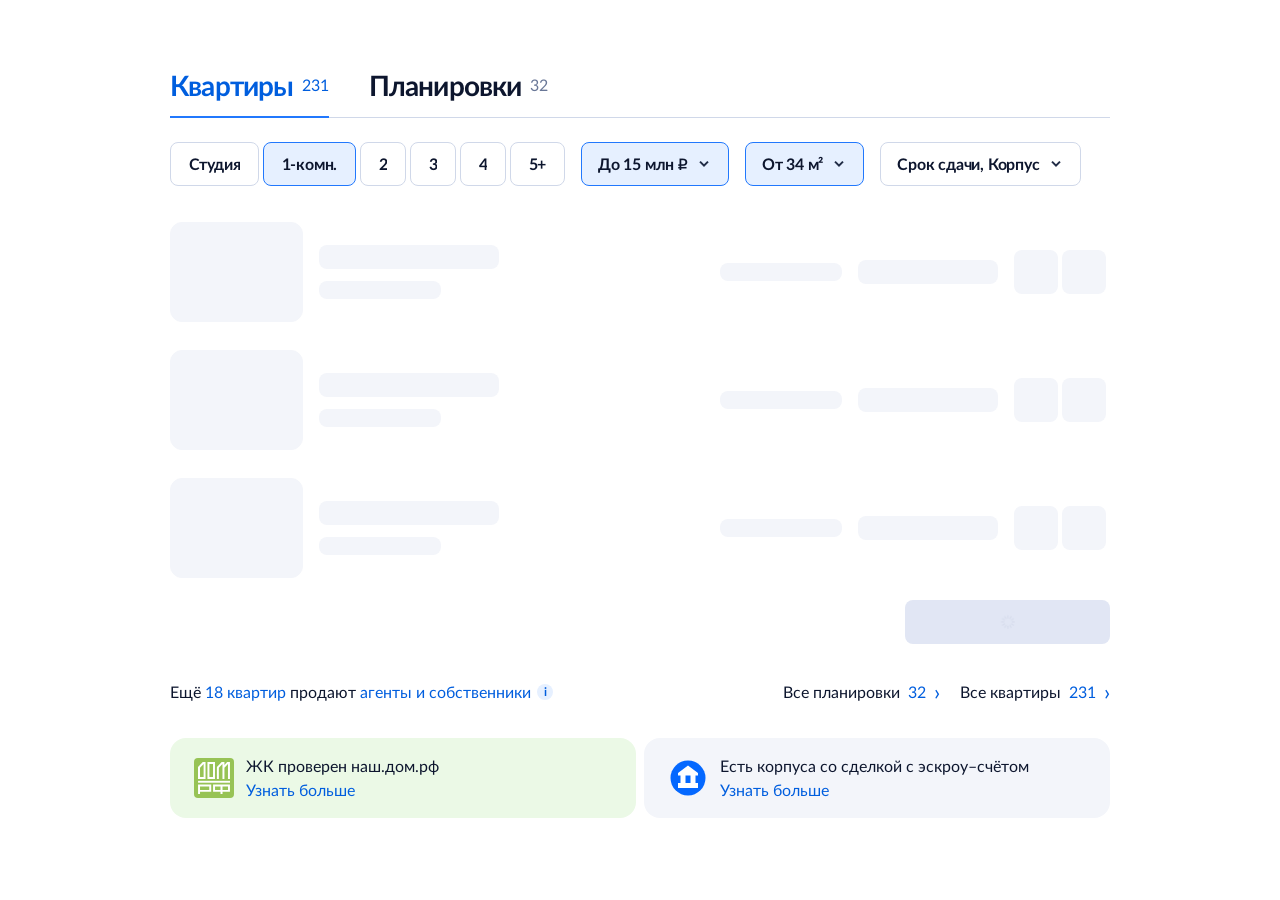
==== apartments-a-loading/index.html @ eb0be737 "Publish apartments loading prototype and project index" ====
<!doctype html>
<html lang="ru">
<head>
<meta charset="utf-8">
<meta name="viewport" content="width=device-width, initial-scale=1">
<title>Загрузка расквартирника — квартиры и планировки</title>
<link rel="stylesheet" href="assets/kit/semanticPalette.css">
<link rel="stylesheet" href="assets/kit/ds.css">
<link rel="stylesheet" href="assets/badges.css">
<link rel="stylesheet" href="styles.css">
</head>
<body>
<main class="catalog" aria-label="Демка загрузки квартир и планировок">
  <nav class="tabs" role="tablist" aria-label="Вид предложений">
    <button id="flats-tab" class="tab active" type="button" role="tab" data-mode="flats" aria-selected="true" tabindex="0" aria-controls="results">Квартиры <span>231</span></button>
    <button id="plans-tab" class="tab" type="button" role="tab" data-mode="plans" aria-selected="false" tabindex="-1" aria-controls="results">Планировки <span>32</span></button>
  </nav>
  <div id="kit-filters" class="filters" aria-hidden="true"></div>
  <section id="results" role="tabpanel" aria-labelledby="flats-tab" aria-busy="true"></section>
  <div class="links" aria-label="Дополнительная информация о квартирах">
    <div class="agents">Ещё <span class="inert-link">18 квартир</span> продают <span class="inert-link">агенты и собственники</span><span class="info-icon" aria-hidden="true">i</span></div>
    <div>Все планировки <span class="inert-link link-count">32 <span aria-hidden="true">›</span></span></div>
    <div>Все квартиры <span class="inert-link link-count">231 <span aria-hidden="true">›</span></span></div>
  </div>
  <div class="banners" aria-label="Информация о ЖК">
    <div class="banner positive"><div class="dom-logo"><img src="assets/351-62633-imgLogoDomRf1.svg" alt=""></div><div>ЖК проверен наш.дом.рф<br><span class="inert-link">Узнать больше</span></div></div>
    <div class="banner neutral"><img class="escrow-logo" src="assets/351-62633-img40X40Escrou.svg" alt=""><div>Есть корпуса со сделкой с эскроу–счётом<br><span class="inert-link">Узнать больше</span></div></div>
  </div>
</main>
<script src="assets/kit/react.production.min.js"></script>
<script src="assets/kit/react-dom.production.min.js"></script>
<script src="assets/kit/bundle.js"></script>
<script src="filters-kit.js"></script>
<script src="demo.js"></script>
</body>
</html>
---- apartments-a-loading/assets/kit/semanticPalette.css ----
@import './commonPalette.css';

:root,
.design-theme--light {
  --background-primary: var(--solid-white);
  --background-secondary: var(--solid-gray50) !important;
  --background-elevation: var(--solid-white);
  --surface-neutral-default: var(--solid-gray50);
  --surface-neutral-hovered: var(--solid-gray70);
  --surface-neutral-pressed: var(--solid-gray80);
  --surface-neutral-selected: var(--solid-gray60);
  --surface-neutral-disabled: var(--solid-gray60);
  --surface-main-default: var(--solid-blue50);
  --surface-main-hovered: var(--solid-blue70);
  --surface-main-pressed: var(--solid-blue80);
  --surface-main-selected: var(--solid-blue60);
  --surface-main-disabled: var(--solid-gray60);
  --surface-positive-default: var(--solid-green50);
  --surface-positive-hovered: var(--solid-green70);
  --surface-positive-pressed: var(--solid-green80);
  --surface-positive-selected: var(--solid-green60);
  --surface-positive-disabled: var(--solid-gray60);
  --surface-warning-default: var(--solid-orange50);
  --surface-warning-hovered: var(--solid-orange70);
  --surface-warning-pressed: var(--solid-orange80);
  --surface-warning-selected: var(--solid-orange60);
  --surface-warning-disabled: var(--solid-gray60);
  --surface-negative-default: var(--solid-red50);
  --surface-negative-hovered: var(--solid-red70);
  --surface-negative-pressed: var(--solid-red80);
  --surface-negative-selected: var(--solid-red60);
  --surface-negative-disabled: var(--solid-gray60);
  --surface-inverted-default: var(--solid-white);
  --surface-inverted-hovered: var(--solid-blue60);
  --surface-inverted-pressed: var(--solid-blue70);
  --surface-inverted-selected: var(--solid-blue50);
  --surface-inverted-disabled: var(--solid-gray60);
  --text-primary-default: var(--solid-gray1300);
  --text-primary-hovered: var(--solid-gray1200);
  --text-primary-pressed: var(--solid-gray1100);
  --text-primary-disabled: var(--solid-gray90);
  --text-secondary-default: var(--solid-gray500);
  --text-secondary-hovered: var(--solid-gray600);
  --text-secondary-pressed: var(--solid-gray700);
  --text-secondary-disabled: var(--solid-gray90);
  --text-inverted-default: var(--solid-white);
  --text-inverted-hovered: var(--solid-gray50);
  --text-inverted-pressed: var(--solid-gray60);
  --text-inverted-disabled: var(--solid-gray90);
  --text-main-default: var(--solid-blue600);
  --text-main-hovered: var(--solid-blue700);
  --text-main-pressed: var(--solid-blue800);
  --text-main-disabled: var(--solid-gray90);
  --text-positive-default: var(--solid-green600);
  --text-positive-hovered: var(--solid-green700);
  --text-positive-pressed: var(--solid-green800);
  --text-positive-disabled: var(--solid-gray90);
  --text-warning-default: var(--solid-orange600);
  --text-warning-hovered: var(--solid-orange700);
  --text-warning-pressed: var(--solid-orange800);
  --text-warning-disabled: var(--solid-gray90);
  --text-negative-default: var(--solid-red600);
  --text-negative-hovered: var(--solid-red700);
  --text-negative-pressed: var(--solid-red800);
  --text-negative-disabled: var(--solid-gray90);
  --text-on-bright-default: var(--solid-white);
  --text-on-bright-hovered: var(--solid-gray50);
  --text-on-bright-pressed: var(--solid-gray60);
  --text-on-bright-disabled: var(--solid-gray90);
  --icon-primary-default: var(--solid-gray1100);
  --icon-primary-hovered: var(--solid-gray1200);
  --icon-primary-pressed: var(--solid-gray1300);
  --icon-primary-disabled: var(--solid-gray90);
  --icon-secondary-default: var(--solid-gray400);
  --icon-secondary-hovered: var(--solid-gray500);
  --icon-secondary-pressed: var(--solid-gray600);
  --icon-secondary-disabled: var(--solid-gray90);
  --icon-inverted-default: var(--solid-white);
  --icon-inverted-hovered: var(--solid-gray50);
  --icon-inverted-pressed: var(--solid-gray60);
  --icon-inverted-disabled: var(--solid-gray90);
  --icon-main-default: var(--solid-blue500);
  --icon-main-hovered: var(--solid-blue600);
  --icon-main-pressed: var(--solid-blue700);
  --icon-main-disabled: var(--solid-gray90);
  --icon-positive-default: var(--solid-green600);
  --icon-positive-hovered: var(--solid-green700);
  --icon-positive-pressed: var(--solid-green800);
  --icon-positive-disabled: var(--solid-gray90);
  --icon-warning-default: var(--solid-orange600);
  --icon-warning-hovered: var(--solid-orange700);
  --icon-warning-pressed: var(--solid-orange800);
  --icon-warning-disabled: var(--solid-gray90);
  --icon-negative-default: var(--solid-red600);
  --icon-negative-hovered: var(--solid-red700);
  --icon-negative-pressed: var(--solid-red800);
  --icon-negative-disabled: var(--solid-gray90);
  --icon-on-bright-default: var(--solid-white);
  --icon-on-bright-hovered: var(--solid-gray50);
  --icon-on-bright-pressed: var(--solid-gray60);
  --icon-on-bright-disabled: var(--solid-gray90);
  --control-main-primary-default: var(--solid-blue500);
  --control-main-primary-hovered: var(--solid-blue600);
  --control-main-primary-pressed: var(--solid-blue700);
  --control-main-primary-disabled: var(--solid-gray60);
  --control-main-secondary-default: var(--solid-blue50);
  --control-main-secondary-hovered: var(--solid-blue60);
  --control-main-secondary-pressed: var(--solid-blue70);
  --control-main-secondary-disabled: var(--solid-gray60);
  --control-positive-primary-default: var(--solid-green500);
  --control-positive-primary-hovered: var(--solid-green600);
  --control-positive-primary-pressed: var(--solid-green700);
  --control-positive-primary-disabled: var(--solid-gray60);
  --control-positive-secondary-default: var(--solid-green50);
  --control-positive-secondary-hovered: var(--solid-green60);
  --control-positive-secondary-pressed: var(--solid-green70);
  --control-positive-secondary-disabled: var(--solid-gray60);
  --control-warning-primary-default: var(--solid-orange500);
  --control-warning-primary-hovered: var(--solid-orange600);
  --control-warning-primary-pressed: var(--solid-orange700);
  --control-warning-primary-disabled: var(--solid-gray60);
  --control-warning-secondary-default: var(--solid-orange50);
  --control-warning-secondary-hovered: var(--solid-orange60);
  --control-warning-secondary-pressed: var(--solid-orange70);
  --control-warning-secondary-disabled: var(--solid-gray60);
  --control-negative-primary-default: var(--solid-red500);
  --control-negative-primary-hovered: var(--solid-red600);
  --control-negative-primary-pressed: var(--solid-red700);
  --control-negative-primary-disabled: var(--solid-gray60);
  --control-negative-secondary-default: var(--solid-red50);
  --control-negative-secondary-hovered: var(--solid-red60);
  --control-negative-secondary-pressed: var(--solid-red70);
  --control-negative-secondary-disabled: var(--solid-gray60);
  --control-inverted-primary-default: var(--solid-white);
  --control-inverted-primary-hovered: var(--solid-blue60);
  --control-inverted-primary-pressed: var(--solid-blue70);
  --control-inverted-primary-disabled: var(--solid-gray60);
  --stroke-divider-default: var(--solid-gray70);
  --stroke-divider-neutral: var(--solid-gray50);
  --stroke-divider-main: var(--solid-blue200);
  --stroke-divider-positive: var(--solid-green100);
  --stroke-divider-warning: var(--solid-orange200);
  --stroke-divider-negative: var(--solid-red200);
  --stroke-border-default: var(--solid-gray70);
  --stroke-border-neutral: var(--solid-gray50);
  --stroke-border-main: var(--solid-blue400);
  --stroke-border-positive: var(--solid-green400);
  --stroke-border-warning: var(--solid-orange400);
  --stroke-border-negative: var(--solid-red400);
  --stroke-control-default: var(--solid-gray70);
  --stroke-control-hovered: var(--solid-gray80);
  --stroke-control-pressed: var(--solid-blue200);
  --stroke-control-selected: var(--solid-blue300);
  --stroke-control-focused: var(--solid-blue200);
  --stroke-control-disabled: var(--solid-gray60);
  --accent-main-primary: var(--solid-blue600);
  --accent-main-secondary: var(--solid-blue60);
  --accent-positive-primary: var(--solid-green600);
  --accent-positive-secondary: var(--solid-green60);
  --accent-warning-primary: var(--solid-orange600);
  --accent-warning-secondary: var(--solid-orange60);
  --accent-negative-primary: var(--solid-red600);
  --accent-negative-secondary: var(--solid-red60);
  --accent-ghost-primary: var(--solid-gray500);
  --accent-ghost-secondary: var(--solid-gray60);
  --overlay-default: var(--transparent-black200a);
  --overlay-control-default: var(--transparent-black80a);
  --overlay-control-inverted: var(--transparent-white80a);
  --overlay-media-banner: var(--transparent-black300a);
  --overlay-popover: var(--transparent-black600a);
  --overlay-negative: var(--transparent-red200a);
  --shadow-default: var(--transparent-black60a);
  --decorative-orange: var(--solid-orange300);
  --decorative-yellow: var(--decorative_yellow);
  --decorative-purple: var(--decorative_purple);
  --decorative-violet: var(--decorative_violet);
  --decorative-magentum: var(--decorative_magentum);
  --decorative-lavender: var(--decorative_lavender);
  --decorative-lavender-transparent: var(--decorative_lavender-transparent);
  --decorative-deeporange-vas: var(--decorative_deeporange);
  --decorative-blackberry: var(--decorative_blackberry500);
  --decorative-blackberry-dark: var(--decorative_blackberry700);
  --theme-blue: var(--solid-blue500);
  --theme-green: var(--solid-green500);
  --theme-orange: var(--solid-orange500);
  --theme-red: var(--solid-red500);
  --theme-gray: var(--solid-gray500);
  --theme-dark: var(--solid-gray1200);
  --theme-black: var(--solid-black);
  --theme-white: var(--solid-white);
  --subscription-bronze: var(--decorative_bronze);
  --subscription-silver: var(--decorative_silver);
  --subscription-gold: var(--decorative_gold);
  --subscription-platinum: var(--decorative_platinum);
  --brand-space: var(--brand_space);
  --brand-midnight: var(--brand_midnight);
  --brand-navy: var(--brand_navy);
  --brand-royalblue: var(--brand_royalblue);
  --brand-indigo: var(--brand_indigo);
  --brand-sapphire: var(--brand_sapphire);
  --brand-lapis: var(--brand_lapis);
  --brand-azure: var(--brand_azure);
  --brand-cornflowerblue: var(--brand_cornflowerblue);
  --brand-sky: var(--brand_sky);
  --brand-denim: var(--brand_denim);
  --brand-cyan: var(--brand_cyan);
  --brand-iris: var(--brand_iris);
  --brand-mauve: var(--brand_mauve);
  --brand-pink: var(--brand_pink);
  --brand-peach: var(--brand_peach);
  --brand-sand: var(--brand_sand);
  --brand-black: var(--solid-black);
  --brand-white: var(--solid-white);
  --cian-logo: #0054FD;
  --cian-logo-inverted: var(--solid-white);
}
.design-theme--dark {
  --background-primary: var(--solid-gray1300);
  --background-secondary: var(--solid-gray1100) !important;
  --background-elevation: var(--solid-gray1100);
  --surface-neutral-default: var(--solid-gray1100);
  --surface-neutral-hovered: var(--solid-gray900);
  --surface-neutral-pressed: var(--solid-gray800);
  --surface-neutral-selected: var(--solid-gray1000);
  --surface-neutral-disabled: var(--solid-gray800);
  --surface-main-default: var(--solid-blue1100);
  --surface-main-hovered: var(--solid-blue900);
  --surface-main-pressed: var(--solid-blue800);
  --surface-main-selected: var(--solid-blue1000);
  --surface-main-disabled: var(--solid-gray800);
  --surface-positive-default: var(--solid-green1100);
  --surface-positive-hovered: var(--solid-green900);
  --surface-positive-pressed: var(--solid-green800);
  --surface-positive-selected: var(--solid-green1000);  
  --surface-positive-disabled: var(--solid-gray800);
  --surface-warning-default: var(--solid-orange1100);
  --surface-warning-hovered: var(--solid-orange900);
  --surface-warning-pressed: var(--solid-orange800);
  --surface-warning-selected: var(--solid-orange1000);
  --surface-warning-disabled: var(--solid-gray800);
  --surface-negative-default: var(--solid-red1100);
  --surface-negative-hovered: var(--solid-red900);
  --surface-negative-pressed: var(--solid-red800);
  --surface-negative-selected: var(--solid-red1000);
  --surface-negative-disabled: var(--solid-gray800);
  --surface-inverted-default: var(--solid-gray1400);
  --surface-inverted-hovered: var(--solid-gray1300);
  --surface-inverted-pressed: var(--solid-gray1200);
  --surface-inverted-selected: var(--solid-blue1100);
  --surface-inverted-disabled: var(--solid-gray800);
  --text-primary-default: var(--solid-white);
  --text-primary-hovered: var(--solid-gray50);
  --text-primary-pressed: var(--solid-gray60);
  --text-primary-disabled: var(--solid-gray500);
  --text-secondary-default: var(--solid-gray100);
  --text-secondary-hovered: var(--solid-gray200);
  --text-secondary-pressed: var(--solid-gray300);
  --text-secondary-disabled: var(--solid-gray500);
  --text-inverted-default: var(--solid-gray1300);
  --text-inverted-hovered: var(--solid-gray1200);
  --text-inverted-pressed: var(--solid-gray1100);
  --text-inverted-disabled: var(--solid-gray500);
  --text-main-default: var(--solid-blue90);
  --text-main-hovered: var(--solid-blue100);
  --text-main-pressed: var(--solid-blue200);
  --text-main-disabled: var(--solid-gray500);
  --text-positive-default: var(--solid-green90);
  --text-positive-hovered: var(--solid-green100);
  --text-positive-pressed: var(--solid-green200);
  --text-positive-disabled: var(--solid-gray500);
  --text-warning-default: var(--solid-orange90);
  --text-warning-hovered: var(--solid-orange100);
  --text-warning-pressed: var(--solid-orange200);
  --text-warning-disabled: var(--solid-gray500);
  --text-negative-default: var(--solid-red90);
  --text-negative-hovered: var(--solid-red100);
  --text-negative-pressed: var(--solid-red200);
  --text-negative-disabled: var(--solid-gray500);
  --text-on-bright-default: var(--solid-white);
  --text-on-bright-hovered: var(--solid-gray50);
  --text-on-bright-pressed: var(--solid-gray60);
  --text-on-bright-disabled: var(--solid-gray500);
  --icon-primary-default: var(--solid-gray50);
  --icon-primary-hovered: var(--solid-gray60);
  --icon-primary-pressed: var(--solid-gray70);
  --icon-primary-disabled: var(--solid-gray500);
  --icon-secondary-default: var(--solid-gray200);
  --icon-secondary-hovered: var(--solid-gray300);
  --icon-secondary-pressed: var(--solid-gray400);
  --icon-secondary-disabled: var(--solid-gray500);
  --icon-inverted-default: var(--solid-gray1300);
  --icon-inverted-hovered: var(--solid-gray1200);
  --icon-inverted-pressed: var(--solid-gray1100);
  --icon-inverted-disabled: var(--solid-gray500);
  --icon-main-default: var(--solid-blue100);
  --icon-main-hovered: var(--solid-blue200);
  --icon-main-pressed: var(--solid-blue300);
  --icon-main-disabled: var(--solid-gray500);
  --icon-positive-default: var(--solid-green100);
  --icon-positive-hovered: var(--solid-green200);
  --icon-positive-pressed: var(--solid-green300);
  --icon-positive-disabled: var(--solid-gray500);
  --icon-warning-default: var(--solid-orange100);
  --icon-warning-hovered: var(--solid-orange200);
  --icon-warning-pressed: var(--solid-orange300);
  --icon-warning-disabled: var(--solid-gray500);
  --icon-negative-default: var(--solid-red100);
  --icon-negative-hovered: var(--solid-red200);
  --icon-negative-pressed: var(--solid-red300);
  --icon-negative-disabled: var(--solid-gray500);
  --icon-on-bright-default: var(--solid-white);
  --icon-on-bright-hovered: var(--solid-gray50);
  --icon-on-bright-pressed: var(--solid-gray60);
  --icon-on-bright-disabled: var(--solid-gray500);
  --control-main-primary-default: var(--solid-blue300);
  --control-main-primary-hovered: var(--solid-blue400);
  --control-main-primary-pressed: var(--solid-blue500);
  --control-main-primary-disabled: var(--solid-gray800);
  --control-main-secondary-default: var(--solid-blue900);
  --control-main-secondary-hovered: var(--solid-blue800);
  --control-main-secondary-pressed: var(--solid-blue700);
  --control-main-secondary-disabled: var(--solid-gray800);
  --control-positive-primary-default: var(--solid-green300);
  --control-positive-primary-hovered: var(--solid-green400);
  --control-positive-primary-pressed: var(--solid-green500);
  --control-positive-primary-disabled: var(--solid-gray800);
  --control-positive-secondary-default: var(--solid-green900);
  --control-positive-secondary-hovered: var(--solid-green800);
  --control-positive-secondary-pressed: var(--solid-green700);
  --control-positive-secondary-disabled: var(--solid-gray800);
  --control-warning-primary-default: var(--solid-orange300);
  --control-warning-primary-hovered: var(--solid-orange400);
  --control-warning-primary-pressed: var(--solid-orange500);
  --control-warning-primary-disabled: var(--solid-gray800);
  --control-warning-secondary-default: var(--solid-orange900);
  --control-warning-secondary-hovered: var(--solid-orange800);
  --control-warning-secondary-pressed: var(--solid-orange700);
  --control-warning-secondary-disabled: var(--solid-gray800);
  --control-negative-primary-default: var(--solid-red300);
  --control-negative-primary-hovered: var(--solid-red400);
  --control-negative-primary-pressed: var(--solid-red500);
  --control-negative-primary-disabled: var(--solid-gray800);
  --control-negative-secondary-default: var(--solid-red900);
  --control-negative-secondary-hovered: var(--solid-red800);
  --control-negative-secondary-pressed: var(--solid-red700);
  --control-negative-secondary-disabled: var(--solid-gray800);
  --control-inverted-primary-default: var(--solid-gray1400);
  --control-inverted-primary-hovered: var(--solid-gray1300);
  --control-inverted-primary-pressed: var(--solid-gray1200);
  --control-inverted-primary-disabled: var(--solid-gray800);
  --stroke-divider-default: var(--solid-gray700);
  --stroke-divider-neutral: var(--solid-gray1000);
  --stroke-divider-main: var(--solid-blue700);
  --stroke-divider-positive: var(--solid-green700);
  --stroke-divider-warning: var(--solid-orange700);
  --stroke-divider-negative: var(--solid-red700);
  --stroke-border-default: var(--solid-gray700);
  --stroke-border-neutral: var(--solid-gray1000);
  --stroke-border-main: var(--solid-blue700);
  --stroke-border-positive: var(--solid-green700);
  --stroke-border-warning: var(--solid-orange700);
  --stroke-border-negative: var(--solid-red700);
  --stroke-control-default: var(--solid-gray500);
  --stroke-control-hovered: var(--solid-gray300);
  --stroke-control-pressed: var(--solid-blue200);
  --stroke-control-selected: var(--solid-blue300);
  --stroke-control-focused: var(--solid-blue200);
  --stroke-control-disabled: var(--solid-gray600);
  --accent-main-primary: var(--solid-blue100);
  --accent-main-secondary: var(--solid-blue900);
  --accent-positive-primary: var(--solid-green100);
  --accent-positive-secondary: var(--solid-green900);
  --accent-warning-primary: var(--solid-orange100);
  --accent-warning-secondary: var(--solid-orange900);
  --accent-negative-primary: var(--solid-red100);
  --accent-negative-secondary: var(--solid-red900);
  --accent-ghost-primary: var(--solid-gray100);
  --accent-ghost-secondary: var(--solid-gray900);
  --overlay-default: var(--transparent-black400a);
  --overlay-control-default: var(--transparent-white80a);
  --overlay-control-inverted: var(--transparent-black80a);
  --overlay-media-banner: var(--transparent-black300a);
  --overlay-popover: var(--transparent-black700a);
  --overlay-negative: var(--transparent-red200a);
  --shadow-default: var(--transparent-black0a);
  --decorative-orange: var(--solid-orange300);
  --decorative-yellow: var(--decorative_yellow);
  --decorative-purple: var(--decorative_purple);
  --decorative-violet: var(--decorative_lavender);
  --decorative-magentum: var(--decorative_magentum);
  --decorative-lavender: var(--decorative_eggplant);
  --decorative-lavender-transparent: var(--decorative_lavender-transparent);
  --decorative-deeporange-vas: var(--decorative_deeporange);
  --decorative-blackberry: var(--decorative_blackberry500);
  --decorative-blackberry-dark: var(--decorative_blackberry700);
  --theme-blue: var(--solid-blue500);
  --theme-green: var(--solid-green500);
  --theme-orange: var(--solid-orange500);
  --theme-red: var(--solid-red500);
  --theme-gray: var(--solid-gray500);
  --theme-dark: var(--solid-gray1200);
  --theme-black: var(--solid-black);
  --theme-white: var(--solid-white);
  --subscription-bronze: var(--decorative_bronze);
  --subscription-silver: var(--decorative_silver);
  --subscription-gold: var(--decorative_gold);
  --subscription-platinum: var(--decorative_platinum);
  --brand-space: var(--brand_space);
  --brand-midnight: var(--brand_midnight);
  --brand-navy: var(--brand_navy);
  --brand-royalblue: var(--brand_royalblue);
  --brand-indigo: var(--brand_indigo);
  --brand-sapphire: var(--brand_sapphire);
  --brand-lapis: var(--brand_lapis);
  --brand-azure: var(--brand_azure);
  --brand-cornflowerblue: var(--brand_cornflowerblue);
  --brand-sky: var(--brand_sky);
  --brand-denim: var(--brand_denim);
  --brand-cyan: var(--brand_cyan);
  --brand-iris: var(--brand_iris);
  --brand-mauve: var(--brand_mauve);
  --brand-pink: var(--brand_pink);
  --brand-peach: var(--brand_peach);
  --brand-sand: var(--brand_sand);
  --brand-black: var(--solid-black);
  --brand-white: var(--solid-white);
  --cian-logo: var(--solid-white);
  --cian-logo-inverted: #0054FD;
}
.design-theme--colored {
  --background-primary: var(--transparent-white0a);
  --background-secondary: var(--transparent-white200a) !important;
  --background-elevation: var(--transparent-white200a);
  --surface-neutral-default: var(--transparent-white90a);
  --surface-neutral-hovered: var(--transparent-white200a);
  --surface-neutral-pressed: var(--transparent-white300a);
  --surface-neutral-selected: var(--transparent-white100a);
  --surface-neutral-disabled: var(--transparent-white80a);
  --surface-main-default: var(--transparent-white100a);
  --surface-main-hovered: var(--transparent-white300a);
  --surface-main-pressed: var(--transparent-white400a);
  --surface-main-selected: var(--transparent-white200a);
  --surface-main-disabled: var(--transparent-white80a);
  --surface-positive-default: var(--transparent-white100a);
  --surface-positive-hovered: var(--transparent-white300a);
  --surface-positive-pressed: var(--transparent-white400a);
  --surface-positive-selected: var(--transparent-white200a);
  --surface-positive-disabled: var(--transparent-white80a);
  --surface-warning-default: var(--transparent-white100a);
  --surface-warning-hovered: var(--transparent-white300a);
  --surface-warning-pressed: var(--transparent-white400a);
  --surface-warning-selected: var(--transparent-white200a);
  --surface-warning-disabled: var(--transparent-white80a);
  --surface-negative-default: var(--transparent-white100a);
  --surface-negative-hovered: var(--transparent-white300a);
  --surface-negative-pressed: var(--transparent-white400a);
  --surface-negative-selected: var(--transparent-white200a);
  --surface-negative-disabled: var(--transparent-white80a);
  --surface-inverted-default: var(--transparent-white70a);
  --surface-inverted-hovered: var(--transparent-white90a);
  --surface-inverted-pressed: var(--transparent-white100a);
  --surface-inverted-selected: var(--transparent-white80a);
  --surface-inverted-disabled: var(--transparent-white80a);
  --text-primary-default: var(--solid-white);
  --text-primary-hovered: var(--transparent-white800a);
  --text-primary-pressed: var(--transparent-white700a);
  --text-primary-disabled: var(--transparent-white200a);
  --text-secondary-default: var(--transparent-white300a);
  --text-secondary-hovered: var(--transparent-white400a);
  --text-secondary-pressed: var(--transparent-white500a);
  --text-secondary-disabled: var(--transparent-white200a);
  --text-inverted-default: var(--solid-gray900);
  --text-inverted-hovered: var(--solid-gray800);
  --text-inverted-pressed: var(--solid-gray700);
  --text-inverted-disabled: var(--transparent-white200a);
  --text-main-default: var(--solid-white);
  --text-main-hovered: var(--transparent-white800a);
  --text-main-pressed: var(--transparent-white700a);
  --text-main-disabled: var(--transparent-white200a);
  --text-positive-default: var(--solid-white);
  --text-positive-hovered: var(--transparent-white800a);
  --text-positive-pressed: var(--transparent-white700a);
  --text-positive-disabled: var(--transparent-white200a);
  --text-warning-default: var(--solid-white);
  --text-warning-hovered: var(--transparent-white800a);
  --text-warning-pressed: var(--transparent-white700a);
  --text-warning-disabled: var(--transparent-white200a);
  --text-negative-default: var(--solid-white);
  --text-negative-hovered: var(--transparent-white800a);
  --text-negative-pressed: var(--transparent-white700a);
  --text-negative-disabled: var(--transparent-white200a);
  --text-on-bright-default: var(--solid-gray900);
  --text-on-bright-hovered: var(--solid-gray800);
  --text-on-bright-pressed: var(--solid-gray700);
  --text-on-bright-disabled: var(--transparent-white200a);
  --icon-primary-default: var(--transparent-white800a);
  --icon-primary-hovered: var(--transparent-white700a);
  --icon-primary-pressed: var(--transparent-white600a);
  --icon-primary-disabled: var(--transparent-white200a);
  --icon-secondary-default: var(--transparent-white300a);
  --icon-secondary-hovered: var(--transparent-white400a);
  --icon-secondary-pressed: var(--transparent-white500a);
  --icon-secondary-disabled: var(--transparent-white200a);
  --icon-inverted-default: var(--solid-gray900);
  --icon-inverted-hovered: var(--solid-gray800);
  --icon-inverted-pressed: var(--solid-gray700);
  --icon-inverted-disabled: var(--transparent-white200a);
  --icon-main-default: var(--solid-white);
  --icon-main-hovered: var(--transparent-white800a);
  --icon-main-pressed: var(--transparent-white700a);
  --icon-main-disabled: var(--transparent-white200a);
  --icon-positive-default: var(--solid-white);
  --icon-positive-hovered: var(--transparent-white800a);
  --icon-positive-pressed: var(--transparent-white700a);
  --icon-positive-disabled: var(--transparent-white200a);
  --icon-warning-default: var(--solid-white);
  --icon-warning-hovered: var(--transparent-white800a);
  --icon-warning-pressed: var(--transparent-white700a);
  --icon-warning-disabled: var(--transparent-white200a);
  --icon-negative-default: var(--solid-white);
  --icon-negative-hovered: var(--transparent-white800a);
  --icon-negative-pressed: var(--transparent-white700a);
  --icon-negative-disabled: var(--transparent-white200a);
  --icon-on-bright-default: var(--solid-gray900);
  --icon-on-bright-hovered: var(--solid-gray800);
  --icon-on-bright-pressed: var(--solid-gray700);
  --icon-on-bright-disabled: var(--transparent-white200a);
  --control-main-primary-default: var(--solid-white);
  --control-main-primary-hovered: var(--transparent-white400a);
  --control-main-primary-pressed: var(--transparent-white300a);
  --control-main-primary-disabled: var(--transparent-white80a);
  --control-main-secondary-default: var(--transparent-white90a);
  --control-main-secondary-hovered: var(--transparent-white80a);
  --control-main-secondary-pressed: var(--transparent-white70a);
  --control-main-secondary-disabled: var(--transparent-white80a);
  --control-positive-primary-default: var(--solid-white);
  --control-positive-primary-hovered: var(--transparent-white400a);
  --control-positive-primary-pressed: var(--transparent-white300a);
  --control-positive-primary-disabled: var(--transparent-white80a);
  --control-positive-secondary-default: var(--transparent-white90a);
  --control-positive-secondary-hovered: var(--transparent-white80a);
  --control-positive-secondary-pressed: var(--transparent-white70a);
  --control-positive-secondary-disabled: var(--transparent-white80a);
  --control-warning-primary-default: var(--solid-white);
  --control-warning-primary-hovered: var(--transparent-white400a);
  --control-warning-primary-pressed: var(--transparent-white300a);
  --control-warning-primary-disabled: var(--transparent-white80a);
  --control-warning-secondary-default: var(--transparent-white90a);
  --control-warning-secondary-hovered: var(--transparent-white80a);
  --control-warning-secondary-pressed: var(--transparent-white70a);
  --control-warning-secondary-disabled: var(--transparent-white80a);
  --control-negative-primary-default: var(--solid-white);
  --control-negative-primary-hovered: var(--transparent-white400a);
  --control-negative-primary-pressed: var(--transparent-white300a);
  --control-negative-primary-disabled: var(--transparent-white80a);
  --control-negative-secondary-default: var(--transparent-white90a);
  --control-negative-secondary-hovered: var(--transparent-white80a);
  --control-negative-secondary-pressed: var(--transparent-white70a);
  --control-negative-secondary-disabled: var(--transparent-white80a);
  --control-inverted-primary-default: var(--transparent-white90a);
  --control-inverted-primary-hovered: var(--transparent-white200a);
  --control-inverted-primary-pressed: var(--transparent-white300a);
  --control-inverted-primary-disabled: var(--transparent-white80a);
  --stroke-divider-default: var(--transparent-white200a);
  --stroke-divider-neutral: var(--transparent-white70a);
  --stroke-divider-main: var(--transparent-white100a);
  --stroke-divider-positive: var(--transparent-white100a);
  --stroke-divider-warning: var(--transparent-white100a);
  --stroke-divider-negative: var(--transparent-white100a);
  --stroke-border-default: var(--transparent-white200a);
  --stroke-border-neutral: var(--transparent-white70a);
  --stroke-border-main: var(--transparent-white200a);
  --stroke-border-positive: var(--transparent-white200a);
  --stroke-border-warning: var(--transparent-white200a);
  --stroke-border-negative: var(--transparent-white200a);
  --stroke-control-default: var(--transparent-white200a);
  --stroke-control-hovered: var(--transparent-white400a);
  --stroke-control-pressed: var(--transparent-white600a);
  --stroke-control-selected: var(--solid-white);
  --stroke-control-focused: var(--solid-blue200);
  --stroke-control-disabled: var(--transparent-white80a);
  --accent-main-primary: var(--solid-white);
  --accent-main-secondary: var(--transparent-white200a);
  --accent-positive-primary: var(--solid-white);
  --accent-positive-secondary: var(--transparent-white200a);
  --accent-warning-primary: var(--solid-white);
  --accent-warning-secondary: var(--transparent-white200a);
  --accent-negative-primary: var(--solid-white);
  --accent-negative-secondary: var(--transparent-white200a);
  --accent-ghost-primary: var(--solid-white);
  --accent-ghost-secondary: var(--transparent-white200a);
  --overlay-default: var(--transparent-black200a);
  --overlay-control-default: var(--transparent-white80a);
  --overlay-control-inverted: var(--transparent-black80a);
  --overlay-media-banner: var(--transparent-black300a);
  --overlay-popover: var(--transparent-black600a);
  --overlay-negative: var(--transparent-red200a);
  --shadow-default: var(--transparent-black60a);
  --decorative-orange: var(--solid-orange300);
  --decorative-yellow: var(--decorative_yellow);
  --decorative-purple: var(--decorative_purple);
  --decorative-violet: var(--decorative_violet);
  --decorative-magentum: var(--decorative_magentum);
  --decorative-lavender: var(--decorative_lavender);
  --decorative-lavender-transparent: var(--decorative_lavender-transparent);
  --decorative-deeporange-vas: var(--decorative_deeporange);
  --decorative-blackberry: var(--decorative_blackberry500);
  --decorative-blackberry-dark: var(--decorative_blackberry700);
  --theme-blue: var(--solid-blue500);
  --theme-green: var(--solid-green500);
  --theme-orange: var(--solid-orange500);
  --theme-red: var(--solid-red500);
  --theme-gray: var(--solid-gray500);
  --theme-dark: var(--solid-gray1200);
  --theme-black: var(--solid-black);
  --theme-white: var(--solid-white);
  --subscription-bronze: var(--decorative_bronze);
  --subscription-silver: var(--decorative_silver);
  --subscription-gold: var(--decorative_gold);
  --subscription-platinum: var(--decorative_platinum);
  --brand-space: var(--brand_space);
  --brand-midnight: var(--brand_midnight);
  --brand-navy: var(--brand_navy);
  --brand-royalblue: var(--brand_royalblue);
  --brand-indigo: var(--brand_indigo);
  --brand-sapphire: var(--brand_sapphire);
  --brand-lapis: var(--brand_lapis);
  --brand-azure: var(--brand_azure);
  --brand-cornflowerblue: var(--brand_cornflowerblue);
  --brand-sky: var(--brand_sky);
  --brand-denim: var(--brand_denim);
  --brand-cyan: var(--brand_cyan);
  --brand-iris: var(--brand_iris);
  --brand-mauve: var(--brand_mauve);
  --brand-pink: var(--brand_pink);
  --brand-peach: var(--brand_peach);
  --brand-sand: var(--brand_sand);
  --brand-black: var(--solid-black);
  --brand-white: var(--solid-white);
  --cian-logo: var(--solid-white);
  --cian-logo-inverted: #0054FD;
}
.design-theme--onOverlay {
  --background-primary: var(--transparent-black0a);
  --background-secondary: var(--transparent-black200a) !important;
  --background-elevation: var(--transparent-black200a);
  --surface-neutral-default: var(--transparent-black90a);
  --surface-neutral-hovered: var(--transparent-black100a);
  --surface-neutral-pressed: var(--transparent-black200a);
  --surface-neutral-selected: var(--transparent-black300a);
  --surface-neutral-disabled: var(--transparent-black80a);
  --surface-main-default: var(--transparent-black100a);
  --surface-main-hovered: var(--transparent-black200a);
  --surface-main-pressed: var(--transparent-black300a);
  --surface-main-selected: var(--transparent-black400a);
  --surface-main-disabled: var(--transparent-black80a);
  --surface-positive-default: var(--transparent-black100a);
  --surface-positive-hovered: var(--transparent-black200a);
  --surface-positive-pressed: var(--transparent-black300a);
  --surface-positive-selected: var(--transparent-black400a);
  --surface-positive-disabled: var(--transparent-black80a);
  --surface-warning-default: var(--transparent-black100a);
  --surface-warning-hovered: var(--transparent-black200a);
  --surface-warning-pressed: var(--transparent-black300a);
  --surface-warning-selected: var(--transparent-black400a);
  --surface-warning-disabled: var(--transparent-black80a);
  --surface-negative-default: var(--transparent-black100a);
  --surface-negative-hovered: var(--transparent-black200a);
  --surface-negative-pressed: var(--transparent-black300a);
  --surface-negative-selected: var(--transparent-black400a);
  --surface-negative-disabled: var(--transparent-black80a);
  --surface-inverted-default: var(--transparent-black70a);
  --surface-inverted-hovered: var(--transparent-black80a);
  --surface-inverted-pressed: var(--transparent-black90a);
  --surface-inverted-selected: var(--transparent-black100a);
  --surface-inverted-disabled: var(--transparent-black80a);
  --text-primary-default: var(--solid-white);
  --text-primary-hovered: var(--transparent-white800a);
  --text-primary-pressed: var(--transparent-white700a);
  --text-primary-disabled: var(--transparent-white200a);
  --text-secondary-default: var(--transparent-white300a);
  --text-secondary-hovered: var(--transparent-white400a);
  --text-secondary-pressed: var(--transparent-white500a);
  --text-secondary-disabled: var(--transparent-white200a);
  --text-inverted-default: var(--solid-white);
  --text-inverted-hovered: var(--transparent-white800a);
  --text-inverted-pressed: var(--transparent-white700a);
  --text-inverted-disabled: var(--transparent-white200a);
  --text-main-default: var(--solid-blue400);
  --text-main-hovered: var(--solid-blue500);
  --text-main-pressed: var(--solid-blue600);
  --text-main-disabled: var(--transparent-white200a);
  --text-positive-default: var(--solid-green400);
  --text-positive-hovered: var(--solid-green500);
  --text-positive-pressed: var(--solid-green600);
  --text-positive-disabled: var(--transparent-white200a);
  --text-warning-default: var(--solid-orange400);
  --text-warning-hovered: var(--solid-orange500);
  --text-warning-pressed: var(--solid-orange600);
  --text-warning-disabled: var(--transparent-white200a);
  --text-negative-default: var(--solid-red400);
  --text-negative-hovered: var(--solid-red500);
  --text-negative-pressed: var(--solid-red600);
  --text-negative-disabled: var(--transparent-white200a);
  --text-on-bright-default: var(--solid-white);
  --text-on-bright-hovered: var(--transparent-white800a);
  --text-on-bright-pressed: var(--transparent-white700a);
  --text-on-bright-disabled: var(--transparent-white200a);
  --icon-primary-default: var(--transparent-white800a);
  --icon-primary-hovered: var(--transparent-white700a);
  --icon-primary-pressed: var(--transparent-white600a);
  --icon-primary-disabled: var(--transparent-white200a);
  --icon-secondary-default: var(--transparent-white300a);
  --icon-secondary-hovered: var(--transparent-white400a);
  --icon-secondary-pressed: var(--transparent-white500a);
  --icon-secondary-disabled: var(--transparent-white200a);
  --icon-inverted-default: var(--transparent-white800a);
  --icon-inverted-hovered: var(--transparent-white700a);
  --icon-inverted-pressed: var(--transparent-white600a);
  --icon-inverted-disabled: var(--transparent-white200a);
  --icon-main-default: var(--solid-blue400);
  --icon-main-hovered: var(--solid-blue500);
  --icon-main-pressed: var(--solid-blue600);
  --icon-main-disabled: var(--transparent-white200a);
  --icon-positive-default: var(--solid-green400);
  --icon-positive-hovered: var(--solid-green500);
  --icon-positive-pressed: var(--solid-green600);
  --icon-positive-disabled: var(--transparent-white200a);
  --icon-warning-default: var(--solid-orange400);
  --icon-warning-hovered: var(--solid-orange500);
  --icon-warning-pressed: var(--solid-orange600);
  --icon-warning-disabled: var(--transparent-white200a);
  --icon-negative-default: var(--solid-red400);
  --icon-negative-hovered: var(--solid-red500);
  --icon-negative-pressed: var(--solid-red600);
  --icon-negative-disabled: var(--transparent-white200a);
  --icon-on-bright-default: var(--solid-white);
  --icon-on-bright-hovered: var(--transparent-white800a);
  --icon-on-bright-pressed: var(--transparent-white700a);
  --icon-on-bright-disabled: var(--transparent-white200a);
  --control-main-primary-default: var(--solid-blue300);
  --control-main-primary-hovered: var(--solid-blue400);
  --control-main-primary-pressed: var(--solid-blue500);
  --control-main-primary-disabled: var(--transparent-white80a);
  --control-main-secondary-default: var(--solid-white);
  --control-main-secondary-hovered: var(--transparent-white800a);
  --control-main-secondary-pressed: var(--transparent-white700a);
  --control-main-secondary-disabled: var(--transparent-white80a);
  --control-positive-primary-default: var(--solid-green300);
  --control-positive-primary-hovered: var(--solid-green400);
  --control-positive-primary-pressed: var(--solid-green500);
  --control-positive-primary-disabled: var(--transparent-white80a);
  --control-positive-secondary-default: var(--solid-white);
  --control-positive-secondary-hovered: var(--transparent-white800a);
  --control-positive-secondary-pressed: var(--transparent-white700a);
  --control-positive-secondary-disabled: var(--transparent-white80a);
  --control-warning-primary-default: var(--solid-orange300);
  --control-warning-primary-hovered: var(--solid-orange400);
  --control-warning-primary-pressed: var(--solid-orange500);
  --control-warning-primary-disabled: var(--transparent-white80a);
  --control-warning-secondary-default: var(--solid-white);
  --control-warning-secondary-hovered: var(--transparent-white800a);
  --control-warning-secondary-pressed: var(--transparent-white700a);
  --control-warning-secondary-disabled: var(--transparent-white80a);
  --control-negative-primary-default: var(--solid-red300);
  --control-negative-primary-hovered: var(--solid-red400);
  --control-negative-primary-pressed: var(--solid-red500);
  --control-negative-primary-disabled: var(--transparent-white80a);
  --control-negative-secondary-default: var(--solid-white);
  --control-negative-secondary-hovered: var(--transparent-white800a);
  --control-negative-secondary-pressed: var(--transparent-white700a);
  --control-negative-secondary-disabled: var(--transparent-white80a);
  --control-inverted-primary-default: var(--transparent-white90a);
  --control-inverted-primary-hovered: var(--transparent-white200a);
  --control-inverted-primary-pressed: var(--transparent-white300a);
  --control-inverted-primary-disabled: var(--transparent-white80a);
  --stroke-divider-default: var(--transparent-white200a);
  --stroke-divider-neutral: var(--transparent-white70a);
  --stroke-divider-main: var(--solid-blue900);
  --stroke-divider-positive: var(--solid-green900);
  --stroke-divider-warning: var(--solid-orange900);
  --stroke-divider-negative: var(--solid-red900);
  --stroke-border-default: var(--transparent-white200a);
  --stroke-border-neutral: var(--transparent-white70a);
  --stroke-border-main: var(--solid-blue700);
  --stroke-border-positive: var(--solid-green700);
  --stroke-border-warning: var(--solid-orange700);
  --stroke-border-negative: var(--solid-red700);
  --stroke-control-default: var(--transparent-white200a);
  --stroke-control-hovered: var(--transparent-white400a);
  --stroke-control-pressed: var(--solid-blue200);
  --stroke-control-selected: var(--solid-blue300);
  --stroke-control-focused: var(--solid-blue200);
  --stroke-control-disabled: var(--transparent-white80a);
  --accent-main-primary: var(--solid-blue600);
  --accent-main-secondary: var(--solid-blue60);
  --accent-positive-primary: var(--solid-green600);
  --accent-positive-secondary: var(--solid-green60);
  --accent-warning-primary: var(--solid-orange600);
  --accent-warning-secondary: var(--solid-orange60);
  --accent-negative-primary: var(--solid-red600);
  --accent-negative-secondary: var(--solid-red60);
  --accent-ghost-primary: var(--solid-gray200);
  --accent-ghost-secondary: var(--solid-gray60);
  --overlay-default: var(--transparent-black200a);
  --overlay-control-default: var(--transparent-black80a);
  --overlay-control-inverted: var(--transparent-white80a);
  --overlay-media-banner: var(--transparent-black300a);
  --overlay-popover: var(--transparent-black600a);
  --overlay-negative: var(--transparent-red200a);
  --shadow-default: var(--transparent-black60a);
  --decorative-orange: var(--solid-orange300);
  --decorative-yellow: var(--decorative_yellow);
  --decorative-purple: var(--decorative_purple);
  --decorative-violet: var(--decorative_violet);
  --decorative-magentum: var(--decorative_magentum);
  --decorative-lavender: var(--decorative_lavender);
  --decorative-lavender-transparent: var(--decorative_lavender-transparent);
  --decorative-deeporange-vas: var(--decorative_deeporange);
  --decorative-blackberry: var(--decorative_blackberry500);
  --decorative-blackberry-dark: var(--decorative_blackberry700);
  --theme-blue: var(--solid-blue500);
  --theme-green: var(--solid-green500);
  --theme-orange: var(--solid-orange500);
  --theme-red: var(--solid-red500);
  --theme-gray: var(--solid-gray500);
  --theme-dark: var(--solid-gray1200);
  --theme-black: var(--solid-black);
  --theme-white: var(--solid-white);
  --subscription-bronze: var(--decorative_bronze);
  --subscription-silver: var(--decorative_silver);
  --subscription-gold: var(--decorative_gold);
  --subscription-platinum: var(--decorative_platinum);
  --brand-space: var(--brand_space);
  --brand-midnight: var(--brand_midnight);
  --brand-navy: var(--brand_navy);
  --brand-royalblue: var(--brand_royalblue);
  --brand-indigo: var(--brand_indigo);
  --brand-sapphire: var(--brand_sapphire);
  --brand-lapis: var(--brand_lapis);
  --brand-azure: var(--brand_azure);
  --brand-cornflowerblue: var(--brand_cornflowerblue);
  --brand-sky: var(--brand_sky);
  --brand-denim: var(--brand_denim);
  --brand-cyan: var(--brand_cyan);
  --brand-iris: var(--brand_iris);
  --brand-mauve: var(--brand_mauve);
  --brand-pink: var(--brand_pink);
  --brand-peach: var(--brand_peach);
  --brand-sand: var(--brand_sand);
  --brand-black: var(--solid-black);
  --brand-white: var(--solid-white);
  --cian-logo: var(--solid-white);
  --cian-logo-inverted: #0054FD;
}
@media (prefers-color-scheme: dark) {
  html.design-theme--system,
  .design-theme--system {
    --background-primary: var(--solid-gray1300);
    --background-secondary: var(--solid-gray1100) !important;
    --background-elevation: var(--solid-gray1100);
    --surface-neutral-default: var(--solid-gray1100);
    --surface-neutral-hovered: var(--solid-gray900);
    --surface-neutral-pressed: var(--solid-gray800);
    --surface-neutral-selected: var(--solid-gray1000);
    --surface-neutral-disabled: var(--solid-gray800);
    --surface-main-default: var(--solid-blue1100);
    --surface-main-hovered: var(--solid-blue900);
    --surface-main-pressed: var(--solid-blue800);
    --surface-main-selected: var(--solid-blue1000);
    --surface-main-disabled: var(--solid-gray800);
    --surface-positive-default: var(--solid-green1100);
    --surface-positive-hovered: var(--solid-green900);
    --surface-positive-pressed: var(--solid-green800);
    --surface-positive-selected: var(--solid-green1000);
    --surface-positive-disabled: var(--solid-gray800);
    --surface-warning-default: var(--solid-orange1100);
    --surface-warning-hovered: var(--solid-orange900);
    --surface-warning-pressed: var(--solid-orange800);
    --surface-warning-selected: var(--solid-orange1000);
    --surface-warning-disabled: var(--solid-gray800);
    --surface-negative-default: var(--solid-red1100);
    --surface-negative-hovered: var(--solid-red900);
    --surface-negative-pressed: var(--solid-red800);
    --surface-negative-selected: var(--solid-red1000);
    --surface-negative-disabled: var(--solid-gray800);
    --surface-inverted-default: var(--solid-gray1400);
    --surface-inverted-hovered: var(--solid-gray1300);
    --surface-inverted-pressed: var(--solid-gray1200);
    --surface-inverted-selected: var(--solid-blue1100);
    --surface-inverted-disabled: var(--solid-gray800);
    --text-primary-default: var(--solid-white);
    --text-primary-hovered: var(--solid-gray50);
    --text-primary-pressed: var(--solid-gray60);
    --text-primary-disabled: var(--solid-gray500);
    --text-secondary-default: var(--solid-gray100);
    --text-secondary-hovered: var(--solid-gray200);
    --text-secondary-pressed: var(--solid-gray300);
    --text-secondary-disabled: var(--solid-gray500);
    --text-inverted-default: var(--solid-gray1300);
    --text-inverted-hovered: var(--solid-gray1200);
    --text-inverted-pressed: var(--solid-gray1100);
    --text-inverted-disabled: var(--solid-gray500);
    --text-main-default: var(--solid-blue90);
    --text-main-hovered: var(--solid-blue100);
    --text-main-pressed: var(--solid-blue200);
    --text-main-disabled: var(--solid-gray500);
    --text-positive-default: var(--solid-green90);
    --text-positive-hovered: var(--solid-green100);
    --text-positive-pressed: var(--solid-green200);
    --text-positive-disabled: var(--solid-gray500);
    --text-warning-default: var(--solid-orange90);
    --text-warning-hovered: var(--solid-orange100);
    --text-warning-pressed: var(--solid-orange200);
    --text-warning-disabled: var(--solid-gray500);
    --text-negative-default: var(--solid-red90);
    --text-negative-hovered: var(--solid-red100);
    --text-negative-pressed: var(--solid-red200);
    --text-negative-disabled: var(--solid-gray500);
    --text-on-bright-default: var(--solid-white);
    --text-on-bright-hovered: var(--solid-gray50);
    --text-on-bright-pressed: var(--solid-gray60);
    --text-on-bright-disabled: var(--solid-gray500);
    --icon-primary-default: var(--solid-gray50);
    --icon-primary-hovered: var(--solid-gray60);
    --icon-primary-pressed: var(--solid-gray70);
    --icon-primary-disabled: var(--solid-gray500);
    --icon-secondary-default: var(--solid-gray200);
    --icon-secondary-hovered: var(--solid-gray300);
    --icon-secondary-pressed: var(--solid-gray400);
    --icon-secondary-disabled: var(--solid-gray500);
    --icon-inverted-default: var(--solid-gray1300);
    --icon-inverted-hovered: var(--solid-gray1200);
    --icon-inverted-pressed: var(--solid-gray1100);
    --icon-inverted-disabled: var(--solid-gray500);
    --icon-main-default: var(--solid-blue100);
    --icon-main-hovered: var(--solid-blue200);
    --icon-main-pressed: var(--solid-blue300);
    --icon-main-disabled: var(--solid-gray500);
    --icon-positive-default: var(--solid-green100);
    --icon-positive-hovered: var(--solid-green200);
    --icon-positive-pressed: var(--solid-green300);
    --icon-positive-disabled: var(--solid-gray500);
    --icon-warning-default: var(--solid-orange100);
    --icon-warning-hovered: var(--solid-orange200);
    --icon-warning-pressed: var(--solid-orange300);
    --icon-warning-disabled: var(--solid-gray500);
    --icon-negative-default: var(--solid-red100);
    --icon-negative-hovered: var(--solid-red200);
    --icon-negative-pressed: var(--solid-red300);
    --icon-negative-disabled: var(--solid-gray500);
    --icon-on-bright-default: var(--solid-white);
    --icon-on-bright-hovered: var(--solid-gray50);
    --icon-on-bright-pressed: var(--solid-gray60);
    --icon-on-bright-disabled: var(--solid-gray500);
    --control-main-primary-default: var(--solid-blue300);
    --control-main-primary-hovered: var(--solid-blue400);
    --control-main-primary-pressed: var(--solid-blue500);
    --control-main-primary-disabled: var(--solid-gray800);
    --control-main-secondary-default: var(--solid-blue900);
    --control-main-secondary-hovered: var(--solid-blue800);
    --control-main-secondary-pressed: var(--solid-blue700);
    --control-main-secondary-disabled: var(--solid-gray800);
    --control-positive-primary-default: var(--solid-green300);
    --control-positive-primary-hovered: var(--solid-green400);
    --control-positive-primary-pressed: var(--solid-green500);
    --control-positive-primary-disabled: var(--solid-gray800);
    --control-positive-secondary-default: var(--solid-green900);
    --control-positive-secondary-hovered: var(--solid-green800);
    --control-positive-secondary-pressed: var(--solid-green700);
    --control-positive-secondary-disabled: var(--solid-gray800);
    --control-warning-primary-default: var(--solid-orange300);
    --control-warning-primary-hovered: var(--solid-orange400);
    --control-warning-primary-pressed: var(--solid-orange500);
    --control-warning-primary-disabled: var(--solid-gray800);
    --control-warning-secondary-default: var(--solid-orange900);
    --control-warning-secondary-hovered: var(--solid-orange800);
    --control-warning-secondary-pressed: var(--solid-orange700);
    --control-warning-secondary-disabled: var(--solid-gray800);
    --control-negative-primary-default: var(--solid-red300);
    --control-negative-primary-hovered: var(--solid-red400);
    --control-negative-primary-pressed: var(--solid-red500);
    --control-negative-primary-disabled: var(--solid-gray800);
    --control-negative-secondary-default: var(--solid-red900);
    --control-negative-secondary-hovered: var(--solid-red800);
    --control-negative-secondary-pressed: var(--solid-red700);
    --control-negative-secondary-disabled: var(--solid-gray800);
    --control-inverted-primary-default: var(--solid-gray1400);
    --control-inverted-primary-hovered: var(--solid-gray1300);
    --control-inverted-primary-pressed: var(--solid-gray1200);
    --control-inverted-primary-disabled: var(--solid-gray800);
    --stroke-divider-default: var(--solid-gray700);
    --stroke-divider-neutral: var(--solid-gray1000);
    --stroke-divider-main: var(--solid-blue700);
    --stroke-divider-positive: var(--solid-green700);
    --stroke-divider-warning: var(--solid-orange700);
    --stroke-divider-negative: var(--solid-red700);
    --stroke-border-default: var(--solid-gray700);
    --stroke-border-neutral: var(--solid-gray1000);
    --stroke-border-main: var(--solid-blue700);
    --stroke-border-positive: var(--solid-green700);
    --stroke-border-warning: var(--solid-orange700);
    --stroke-border-negative: var(--solid-red700);
    --stroke-control-default: var(--solid-gray500);
    --stroke-control-hovered: var(--solid-gray300);
    --stroke-control-pressed: var(--solid-blue200);
    --stroke-control-selected: var(--solid-blue300);
    --stroke-control-focused: var(--solid-blue200);
    --stroke-control-disabled: var(--solid-gray600);
    --accent-main-primary: var(--solid-blue100);
    --accent-main-secondary: var(--solid-blue900);
    --accent-positive-primary: var(--solid-green100);
    --accent-positive-secondary: var(--solid-green900);
    --accent-warning-primary: var(--solid-orange100);
    --accent-warning-secondary: var(--solid-orange900);
    --accent-negative-primary: var(--solid-red100);
    --accent-negative-secondary: var(--solid-red900);
    --accent-ghost-primary: var(--solid-gray100);
    --accent-ghost-secondary: var(--solid-gray900);
    --overlay-default: var(--transparent-black400a);
    --overlay-control-default: var(--transparent-white80a);
    --overlay-control-inverted: var(--transparent-black80a);
    --overlay-media-banner: var(--transparent-black300a);
    --overlay-popover: var(--transparent-black700a);
    --overlay-negative: var(--transparent-red200a);
    --shadow-default: var(--transparent-black0a);
    --decorative-orange: var(--solid-orange300);
    --decorative-yellow: var(--decorative_yellow);
    --decorative-purple: var(--decorative_purple);
    --decorative-violet: var(--decorative_lavender);
    --decorative-magentum: var(--decorative_magentum);
    --decorative-lavender: var(--decorative_eggplant);
    --decorative-lavender-transparent: var(--decorative_lavender-transparent);
    --decorative-deeporange-vas: var(--decorative_deeporange);
    --decorative-blackberry: var(--decorative_blackberry500);
    --decorative-blackberry-dark: var(--decorative_blackberry700);
    --theme-blue: var(--solid-blue500);
    --theme-green: var(--solid-green500);
    --theme-orange: var(--solid-orange500);
    --theme-red: var(--solid-red500);
    --theme-gray: var(--solid-gray500);
    --theme-dark: var(--solid-gray1200);
    --theme-black: var(--solid-black);
    --theme-white: var(--solid-white);
    --subscription-bronze: var(--decorative_bronze);
    --subscription-silver: var(--decorative_silver);
    --subscription-gold: var(--decorative_gold);
    --subscription-platinum: var(--decorative_platinum);
    --brand-space: var(--brand_space);
    --brand-midnight: var(--brand_midnight);
    --brand-navy: var(--brand_navy);
    --brand-royalblue: var(--brand_royalblue);
    --brand-indigo: var(--brand_indigo);
    --brand-sapphire: var(--brand_sapphire);
    --brand-lapis: var(--brand_lapis);
    --brand-azure: var(--brand_azure);
    --brand-cornflowerblue: var(--brand_cornflowerblue);
    --brand-sky: var(--brand_sky);
    --brand-denim: var(--brand_denim);
    --brand-cyan: var(--brand_cyan);
    --brand-iris: var(--brand_iris);
    --brand-mauve: var(--brand_mauve);
    --brand-pink: var(--brand_pink);
    --brand-peach: var(--brand_peach);
    --brand-sand: var(--brand_sand);
    --brand-black: var(--solid-black);
    --brand-white: var(--solid-white);
    --cian-logo: var(--solid-white);
    --cian-logo-inverted: #0054FD;
  }
}
---- apartments-a-loading/assets/kit/ds.css ----
/* packages/ui-kit/dist/internal/styles/common.module.css */
:root {
  --transition-option: 0.3s ease-out;
}

/* packages/ui-kit/dist/internal/typography/text/styles/common.module.css */
.common_text {
  font-style: normal;
  font-stretch: normal;
  letter-spacing: normal;
  transition: color var(--transition-option);
  margin: 0;
  padding: 0;
}
.common_text_textAlign__inherit {
  text-align: inherit;
}
.common_text_textAlign__center {
  text-align: center;
}
.common_text_textAlign__justify {
  text-align: justify;
}
.common_text_textAlign__left {
  text-align: left;
}
.common_text_textAlign__right {
  text-align: right;
}
.common_text_textTransform__inherit {
  text-transform: inherit;
}
.common_text_textTransform__none {
  text-transform: none;
}
.common_text_textTransform__capitalize {
  text-transform: capitalize;
}
.common_text_textTransform__uppercase {
  text-transform: uppercase;
}
.common_text_textTransform__lowercase {
  text-transform: lowercase;
}
.common_text_textDecoration__none {
  text-decoration: none;
}
.common_text_textDecoration__initial {
  text-decoration: initial;
}
.common_text_textDecoration__inherit {
  text-decoration: inherit;
}
.common_text_textDecoration__unset {
  text-decoration: unset;
}
.common_text_textDecoration__line-through {
  text-decoration: line-through;
}
.common_text_textDecoration__overline {
  text-decoration: overline;
}
.common_text_textDecoration__underline {
  text-decoration: underline;
}
.common_text_verticalAlign__inherit {
  vertical-align: inherit;
}
.common_text_verticalAlign__baseline {
  vertical-align: baseline;
}
.common_text_verticalAlign__bottom {
  vertical-align: bottom;
}
.common_text_verticalAlign__middle {
  vertical-align: middle;
}
.common_text_verticalAlign__top {
  vertical-align: top;
}
.common_text_whiteSpace__normal {
  white-space: normal;
}
.common_text_whiteSpace__inherit {
  white-space: inherit;
}
.common_text_whiteSpace__nowrap {
  white-space: nowrap;
}
.common_text_whiteSpace__pre {
  white-space: pre;
}
.common_text_whiteSpace__pre-line {
  white-space: pre-line;
}
.common_text_whiteSpace__pre-wrap {
  white-space: pre-wrap;
}
.common_text_wordWrap__inherit {
  word-wrap: inherit;
}
.common_text_wordWrap__normal {
  word-wrap: normal;
}
.common_text_wordWrap__break-word {
  word-wrap: break-word;
}
.common_text_letterSpacing__normal {
  letter-spacing: normal;
}
.common_text_letterSpacing__0 {
  letter-spacing: 0;
}
.common_text_ellipsis {
  overflow: hidden;
  max-width: 100%;
  text-overflow: ellipsis;
  white-space: nowrap;
}
.common_text_rowEllipsis {
  display: block;
  display: -webkit-box !important;
  overflow: hidden;
  max-width: 100%;
  height: 100%;
  text-overflow: ellipsis;
  -webkit-box-orient: vertical;
}
.common_text_rowEllipsis__2 {
  -webkit-line-clamp: 2;
}
.common_text_rowEllipsis__3 {
  -webkit-line-clamp: 3;
}
.common_text_rowEllipsis__4 {
  -webkit-line-clamp: 4;
}
.common_text_rowEllipsis__5 {
  -webkit-line-clamp: 5;
}
.common_text_rowEllipsis__6 {
  -webkit-line-clamp: 6;
}
.common_text_rowEllipsis__7 {
  -webkit-line-clamp: 7;
}
.common_text_rowEllipsis__8 {
  -webkit-line-clamp: 8;
}
.common_text_rowEllipsis__9 {
  -webkit-line-clamp: 9;
}
.common_text_rowEllipsis__10 {
  -webkit-line-clamp: 10;
}
.common_text_rowEllipsis__11 {
  -webkit-line-clamp: 11;
}
.common_text_rowEllipsis__12 {
  -webkit-line-clamp: 12;
}
.common_text_rowEllipsis__13 {
  -webkit-line-clamp: 13;
}
.common_text_rowEllipsis__14 {
  -webkit-line-clamp: 14;
}
.common_text_rowEllipsis__15 {
  -webkit-line-clamp: 15;
}
.common_text_rowEllipsis__16 {
  -webkit-line-clamp: 16;
}
.common_text_rowEllipsis__17 {
  -webkit-line-clamp: 17;
}
.common_text_rowEllipsis__18 {
  -webkit-line-clamp: 18;
}
.common_text_rowEllipsis__19 {
  -webkit-line-clamp: 19;
}
.common_text_rowEllipsis__20 {
  -webkit-line-clamp: 20;
}

/* packages/ui-kit/dist/internal/styles/display.module.css */
.display_display_none {
  display: none;
}
.display_display_initial {
  display: initial;
}
.display_display_inherit {
  display: inherit;
}
.display_display_unset {
  display: unset;
}
.display_display_inline {
  display: inline;
}
.display_display_inline-block {
  display: inline-block;
}
.display_display_block {
  display: block;
}
.display_display_flex {
  display: flex;
}
.display_display_inline-flex {
  display: inline-flex;
}
.display_display_table-row {
  display: table-row;
}
.display_display_table-cell {
  display: table-cell;
}
.display_display_table {
  display: table;
}
.display_display_inline-table {
  display: inline-table;
}

/* packages/ui-kit/dist/typography/sizes.module.css */
.sizes_fontSize_0px {
  font-size: 0;
}
.sizes_fontSize_10px {
  font-size: 10px;
}
.sizes_fontSize_12px {
  font-size: 12px;
}
.sizes_fontSize_14px {
  font-size: 14px;
}
.sizes_fontSize_16px {
  font-size: 16px;
}
.sizes_fontSize_18px {
  font-size: 18px;
}
.sizes_fontSize_20px {
  font-size: 20px;
}
.sizes_fontSize_22px {
  font-size: 22px;
}
.sizes_fontSize_24px {
  font-size: 24px;
}
.sizes_fontSize_28px {
  font-size: 28px;
}
.sizes_fontSize_38px {
  font-size: 38px;
}
.sizes_lineHeight_0px {
  line-height: 0;
}
.sizes_lineHeight_10px {
  line-height: 10px;
}
.sizes_lineHeight_12px {
  line-height: 12px;
}
.sizes_lineHeight_14px {
  line-height: 14px;
}
.sizes_lineHeight_16px {
  line-height: 16px;
}
.sizes_lineHeight_18px {
  line-height: 18px;
}
.sizes_lineHeight_20px {
  line-height: 20px;
}
.sizes_lineHeight_22px {
  line-height: 22px;
}
.sizes_lineHeight_24px {
  line-height: 24px;
}
.sizes_lineHeight_28px {
  line-height: 28px;
}
.sizes_lineHeight_36px {
  line-height: 36px;
}
.sizes_lineHeight_38px {
  line-height: 38px;
}
.sizes_lineHeight_46px {
  line-height: 46px;
}
.sizes_lineHeight_4u {
  line-height: var(--unit_4);
}
.sizes_lineHeight_5u {
  line-height: var(--unit_5);
}
.sizes_lineHeight_6u {
  line-height: var(--unit_6);
}
.sizes_lineHeight_7u {
  line-height: var(--unit_7);
}
.sizes_lineHeight_8u {
  line-height: var(--unit_8);
}
.sizes_lineHeight_9u {
  line-height: var(--unit_9);
}
.sizes_fontWeight_inherit {
  font-weight: inherit;
}
.sizes_fontWeight_unset {
  font-weight: unset;
}
.sizes_fontWeight_bold {
  font-weight: bold;
}
.sizes_fontWeight_normal {
  font-weight: normal;
}
.sizes_fontWeight_bolder {
  font-weight: bolder;
}
.sizes_fontWeight_lighter {
  font-weight: lighter;
}
.sizes_fontWeight_100 {
  font-weight: 100;
}
.sizes_fontWeight_200 {
  font-weight: 200;
}
.sizes_fontWeight_300 {
  font-weight: 300;
}
.sizes_fontWeight_400 {
  font-weight: 400;
}
.sizes_fontWeight_500 {
  font-weight: 500;
}
.sizes_fontWeight_600 {
  font-weight: 600;
}
.sizes_fontWeight_700 {
  font-weight: 700;
}
.sizes_fontWeight_800 {
  font-weight: 800;
}
.sizes_fontWeight_900 {
  font-weight: 900;
}

/* packages/ui-kit/dist/internal/styles/userSelect.module.css */
.userSelect_userSelect_none {
  user-select: none;
}
.userSelect_userSelect_auto {
  user-select: auto;
}
.userSelect_userSelect_all {
  user-select: all;
}

/* packages/ui-kit-design-tokens/src/colors/colors.module.css */
.colors_color_surface-positive-disabled {
  color: var(--surface-positive-disabled);
}
.colors_color_surface-positive-default {
  color: var(--surface-positive-default);
}
.colors_color_surface-positive-hovered {
  color: var(--surface-positive-hovered);
}
.colors_color_surface-positive-pressed {
  color: var(--surface-positive-pressed);
}
.colors_color_surface-positive-selected {
  color: var(--surface-positive-selected);
}
.colors_color_stroke-divider-default {
  color: var(--stroke-divider-default);
}
.colors_color_stroke-divider-neutral {
  color: var(--stroke-divider-neutral);
}
.colors_color_text-primary-default {
  color: var(--text-primary-default);
}
.colors_color_text-primary-hovered {
  color: var(--text-primary-hovered);
}
.colors_color_text-primary-pressed {
  color: var(--text-primary-pressed);
}
.colors_color_text-primary-disabled {
  color: var(--text-primary-disabled);
}
.colors_color_text-secondary-default {
  color: var(--text-secondary-default);
}
.colors_color_text-secondary-hovered {
  color: var(--text-secondary-hovered);
}
.colors_color_text-secondary-pressed {
  color: var(--text-secondary-pressed);
}
.colors_color_text-secondary-disabled {
  color: var(--text-secondary-disabled);
}
.colors_color_text-inverted-default {
  color: var(--text-inverted-default);
}
.colors_color_text-inverted-hovered {
  color: var(--text-inverted-hovered);
}
.colors_color_text-inverted-pressed {
  color: var(--text-inverted-pressed);
}
.colors_color_text-inverted-disabled {
  color: var(--text-inverted-disabled);
}
.colors_color_text-main-default {
  color: var(--text-main-default);
}
.colors_color_text-main-hovered {
  color: var(--text-main-hovered);
}
.colors_color_text-main-pressed {
  color: var(--text-main-pressed);
}
.colors_color_text-main-disabled {
  color: var(--text-main-disabled);
}
.colors_color_text-positive-default {
  color: var(--text-positive-default);
}
.colors_color_text-positive-hovered {
  color: var(--text-positive-hovered);
}
.colors_color_text-positive-pressed {
  color: var(--text-positive-pressed);
}
.colors_color_text-positive-disabled {
  color: var(--text-positive-disabled);
}
.colors_color_text-warning-default {
  color: var(--text-warning-default);
}
.colors_color_text-warning-hovered {
  color: var(--text-warning-hovered);
}
.colors_color_text-warning-pressed {
  color: var(--text-warning-pressed);
}
.colors_color_text-warning-disabled {
  color: var(--text-warning-disabled);
}
.colors_color_text-negative-default {
  color: var(--text-negative-default);
}
.colors_color_text-negative-hovered {
  color: var(--text-negative-hovered);
}
.colors_color_text-negative-pressed {
  color: var(--text-negative-pressed);
}
.colors_color_text-negative-disabled {
  color: var(--text-negative-disabled);
}
.colors_color_text-on-bright-default {
  color: var(--text-on-bright-default);
}
.colors_color_text-on-bright-hovered {
  color: var(--text-on-bright-hovered);
}
.colors_color_text-on-bright-pressed {
  color: var(--text-on-bright-pressed);
}
.colors_color_text-on-bright-disabled {
  color: var(--text-on-bright-disabled);
}
.colors_color_control-main-primary-default {
  color: var(--control-main-primary-default);
}
.colors_color_control-main-primary-hovered {
  color: var(--control-main-primary-hovered);
}
.colors_color_control-main-primary-pressed {
  color: var(--control-main-primary-pressed);
}
.colors_color_control-main-primary-disabled {
  color: var(--control-main-primary-disabled);
}
.colors_color_control-main-secondary-default {
  color: var(--control-main-secondary-default);
}
.colors_color_control-main-secondary-hovered {
  color: var(--control-main-secondary-hovered);
}
.colors_color_control-main-secondary-pressed {
  color: var(--control-main-secondary-pressed);
}
.colors_color_control-main-secondary-disabled {
  color: var(--control-main-secondary-disabled);
}
.colors_color_stroke-control-default {
  color: var(--stroke-control-default);
}
.colors_color_stroke-control-hovered {
  color: var(--stroke-control-hovered);
}
.colors_color_stroke-control-pressed {
  color: var(--stroke-control-pressed);
}
.colors_color_stroke-control-selected {
  color: var(--stroke-control-selected);
}
.colors_color_stroke-control-disabled {
  color: var(--stroke-control-disabled);
}
.colors_color_stroke-border-default {
  color: var(--stroke-border-default);
}
.colors_color_stroke-border-neutral {
  color: var(--stroke-border-neutral);
}
.colors_color_stroke-border-main {
  color: var(--stroke-border-main);
}
.colors_color_stroke-border-positive {
  color: var(--stroke-border-positive);
}
.colors_color_stroke-border-warning {
  color: var(--stroke-border-warning);
}
.colors_color_stroke-border-negative {
  color: var(--stroke-border-negative);
}
.colors_color_stroke-control-focused {
  color: var(--stroke-control-focused);
}
.colors_color_icon-primary-default {
  color: var(--icon-primary-default);
}
.colors_color_icon-primary-hovered {
  color: var(--icon-primary-hovered);
}
.colors_color_icon-primary-pressed {
  color: var(--icon-primary-pressed);
}
.colors_color_icon-primary-disabled {
  color: var(--icon-primary-disabled);
}
.colors_color_icon-secondary-default {
  color: var(--icon-secondary-default);
}
.colors_color_icon-secondary-hovered {
  color: var(--icon-secondary-hovered);
}
.colors_color_icon-secondary-pressed {
  color: var(--icon-secondary-pressed);
}
.colors_color_icon-secondary-disabled {
  color: var(--icon-secondary-disabled);
}
.colors_color_icon-inverted-default {
  color: var(--icon-inverted-default);
}
.colors_color_icon-inverted-hovered {
  color: var(--icon-inverted-hovered);
}
.colors_color_icon-inverted-pressed {
  color: var(--icon-inverted-pressed);
}
.colors_color_icon-inverted-disabled {
  color: var(--icon-inverted-disabled);
}
.colors_color_icon-main-default {
  color: var(--icon-main-default);
}
.colors_color_icon-main-hovered {
  color: var(--icon-main-hovered);
}
.colors_color_icon-main-pressed {
  color: var(--icon-main-pressed);
}
.colors_color_icon-main-disabled {
  color: var(--icon-main-disabled);
}
.colors_color_icon-positive-default {
  color: var(--icon-positive-default);
}
.colors_color_icon-positive-hovered {
  color: var(--icon-positive-hovered);
}
.colors_color_icon-positive-pressed {
  color: var(--icon-positive-pressed);
}
.colors_color_icon-positive-disabled {
  color: var(--icon-positive-disabled);
}
.colors_color_icon-warning-default {
  color: var(--icon-warning-default);
}
.colors_color_icon-warning-hovered {
  color: var(--icon-warning-hovered);
}
.colors_color_icon-warning-pressed {
  color: var(--icon-warning-pressed);
}
.colors_color_icon-warning-disabled {
  color: var(--icon-warning-disabled);
}
.colors_color_icon-negative-default {
  color: var(--icon-negative-default);
}
.colors_color_icon-negative-hovered {
  color: var(--icon-negative-hovered);
}
.colors_color_icon-negative-pressed {
  color: var(--icon-negative-pressed);
}
.colors_color_icon-negative-disabled {
  color: var(--icon-negative-disabled);
}
.colors_color_icon-on-bright-default {
  color: var(--icon-on-bright-default);
}
.colors_color_icon-on-bright-hovered {
  color: var(--icon-on-bright-hovered);
}
.colors_color_icon-on-bright-pressed {
  color: var(--icon-on-bright-pressed);
}
.colors_color_icon-on-bright-disabled {
  color: var(--icon-on-bright-disabled);
}
.colors_color_control-positive-primary-default {
  color: var(--control-positive-primary-default);
}
.colors_color_control-positive-primary-hovered {
  color: var(--control-positive-primary-hovered);
}
.colors_color_control-positive-primary-pressed {
  color: var(--control-positive-primary-pressed);
}
.colors_color_control-positive-primary-disabled {
  color: var(--control-positive-primary-disabled);
}
.colors_color_control-positive-secondary-default {
  color: var(--control-positive-secondary-default);
}
.colors_color_control-positive-secondary-hovered {
  color: var(--control-positive-secondary-hovered);
}
.colors_color_control-positive-secondary-pressed {
  color: var(--control-positive-secondary-pressed);
}
.colors_color_control-positive-secondary-disabled {
  color: var(--control-positive-secondary-disabled);
}
.colors_color_control-warning-primary-default {
  color: var(--control-warning-primary-default);
}
.colors_color_control-warning-primary-hovered {
  color: var(--control-warning-primary-hovered);
}
.colors_color_control-warning-primary-pressed {
  color: var(--control-warning-primary-pressed);
}
.colors_color_control-warning-primary-disabled {
  color: var(--control-warning-primary-disabled);
}
.colors_color_control-warning-secondary-default {
  color: var(--control-warning-secondary-default);
}
.colors_color_control-warning-secondary-hovered {
  color: var(--control-warning-secondary-hovered);
}
.colors_color_control-warning-secondary-pressed {
  color: var(--control-warning-secondary-pressed);
}
.colors_color_control-warning-secondary-disabled {
  color: var(--control-warning-secondary-disabled);
}
.colors_color_control-negative-primary-default {
  color: var(--control-negative-primary-default);
}
.colors_color_control-negative-primary-hovered {
  color: var(--control-negative-primary-hovered);
}
.colors_color_control-negative-primary-pressed {
  color: var(--control-negative-primary-pressed);
}
.colors_color_control-negative-primary-disabled {
  color: var(--control-negative-primary-disabled);
}
.colors_color_control-negative-secondary-default {
  color: var(--control-negative-secondary-default);
}
.colors_color_control-negative-secondary-hovered {
  color: var(--control-negative-secondary-hovered);
}
.colors_color_control-negative-secondary-pressed {
  color: var(--control-negative-secondary-pressed);
}
.colors_color_control-negative-secondary-disabled {
  color: var(--control-negative-secondary-disabled);
}
.colors_color_control-inverted-primary-default {
  color: var(--control-inverted-primary-default);
}
.colors_color_control-inverted-primary-hovered {
  color: var(--control-inverted-primary-hovered);
}
.colors_color_control-inverted-primary-pressed {
  color: var(--control-inverted-primary-pressed);
}
.colors_color_control-inverted-primary-disabled {
  color: var(--control-inverted-primary-disabled);
}
.colors_color_surface-warning-default {
  color: var(--surface-warning-default);
}
.colors_color_surface-warning-hovered {
  color: var(--surface-warning-hovered);
}
.colors_color_surface-warning-pressed {
  color: var(--surface-warning-pressed);
}
.colors_color_surface-warning-selected {
  color: var(--surface-warning-selected);
}
.colors_color_surface-warning-disabled {
  color: var(--surface-warning-disabled);
}
.colors_color_surface-negative-default {
  color: var(--surface-negative-default);
}
.colors_color_surface-negative-hovered {
  color: var(--surface-negative-hovered);
}
.colors_color_surface-negative-pressed {
  color: var(--surface-negative-pressed);
}
.colors_color_surface-negative-selected {
  color: var(--surface-negative-selected);
}
.colors_color_surface-negative-disabled {
  color: var(--surface-negative-disabled);
}
.colors_color_surface-main-default {
  color: var(--surface-main-default);
}
.colors_color_surface-main-hovered {
  color: var(--surface-main-hovered);
}
.colors_color_surface-main-pressed {
  color: var(--surface-main-pressed);
}
.colors_color_surface-main-selected {
  color: var(--surface-main-selected);
}
.colors_color_surface-main-disabled {
  color: var(--surface-main-disabled);
}
.colors_color_surface-neutral-default {
  color: var(--surface-neutral-default);
}
.colors_color_surface-neutral-hovered {
  color: var(--surface-neutral-hovered);
}
.colors_color_surface-neutral-pressed {
  color: var(--surface-neutral-pressed);
}
.colors_color_surface-neutral-selected {
  color: var(--surface-neutral-selected);
}
.colors_color_surface-neutral-disabled {
  color: var(--surface-neutral-disabled);
}
.colors_color_background-primary {
  color: var(--background-primary);
}
.colors_color_background-secondary {
  color: var(--background-secondary);
}
.colors_color_background-elevation {
  color: var(--background-elevation);
}
.colors_color_decorative-orange {
  color: var(--decorative-orange);
}
.colors_color_decorative-yellow {
  color: var(--decorative-yellow);
}
.colors_color_decorative-purple {
  color: var(--decorative-purple);
}
.colors_color_decorative-violet {
  color: var(--decorative-violet);
}
.colors_color_decorative-magentum {
  color: var(--decorative-magentum);
}
.colors_color_decorative-lavender {
  color: var(--decorative-lavender);
}
.colors_color_decorative-lavender-transparent {
  color: var(--decorative-lavender-transparent);
}
.colors_color_decorative-deeporange-vas {
  color: var(--decorative-deeporange-vas);
}
.colors_color_decorative-blackberry {
  color: var(--decorative-blackberry);
}
.colors_color_decorative-blackberry-dark {
  color: var(--decorative-blackberry-dark);
}
.colors_color_theme-blue {
  color: var(--theme-blue);
}
.colors_color_theme-green {
  color: var(--theme-green);
}
.colors_color_theme-orange {
  color: var(--theme-orange);
}
.colors_color_theme-red {
  color: var(--theme-red);
}
.colors_color_theme-gray {
  color: var(--theme-gray);
}
.colors_color_theme-dark {
  color: var(--theme-dark);
}
.colors_color_theme-black {
  color: var(--theme-black);
}
.colors_color_theme-white {
  color: var(--theme-white);
}
.colors_color_subscription-bronze {
  color: var(--subscription-bronze);
}
.colors_color_subscription-silver {
  color: var(--subscription-silver);
}
.colors_color_subscription-gold {
  color: var(--subscription-gold);
}
.colors_color_subscription-platinum {
  color: var(--subscription-platinum);
}
.colors_color_shadow-default {
  color: var(--shadow-default);
}
.colors_color_overlay-default {
  color: var(--overlay-default);
}
.colors_color_overlay-control-inverted {
  color: var(--overlay-control-inverted);
}
.colors_color_overlay-control-default {
  color: var(--overlay-control-default);
}
.colors_color_overlay-media-banner {
  color: var(--overlay-media-banner);
}
.colors_color_overlay-popover {
  color: var(--overlay-popover);
}
.colors_color_overlay-negative {
  color: var(--overlay-negative);
}
.colors_color_surface-inverted-default {
  color: var(--surface-inverted-default);
}
.colors_color_surface-inverted-hovered {
  color: var(--surface-inverted-hovered);
}
.colors_color_surface-inverted-pressed {
  color: var(--surface-inverted-pressed);
}
.colors_color_surface-inverted-selected {
  color: var(--surface-inverted-selected);
}
.colors_color_surface-inverted-disabled {
  color: var(--surface-inverted-disabled);
}
.colors_color_accent-ghost-primary {
  color: var(--accent-ghost-primary);
}
.colors_color_accent-main-secondary {
  color: var(--accent-main-secondary);
}
.colors_color_accent-positive-secondary {
  color: var(--accent-positive-secondary);
}
.colors_color_accent-warning-secondary {
  color: var(--accent-warning-secondary);
}
.colors_color_accent-negative-secondary {
  color: var(--accent-negative-secondary);
}
.colors_color_accent-ghost-secondary {
  color: var(--accent-ghost-secondary);
}
.colors_color_accent-main-primary {
  color: var(--accent-main-primary);
}
.colors_color_accent-positive-primary {
  color: var(--accent-positive-primary);
}
.colors_color_accent-warning-primary {
  color: var(--accent-warning-primary);
}
.colors_color_accent-negative-primary {
  color: var(--accent-negative-primary);
}
.colors_color_stroke-divider-main {
  color: var(--stroke-divider-main);
}
.colors_color_stroke-divider-positive {
  color: var(--stroke-divider-positive);
}
.colors_color_stroke-divider-warning {
  color: var(--stroke-divider-warning);
}
.colors_color_stroke-divider-negative {
  color: var(--stroke-divider-negative);
}
.colors_color_brand-cyan {
  color: var(--brand-cyan);
}
.colors_color_brand-space {
  color: var(--brand-space);
}
.colors_color_brand-midnight {
  color: var(--brand-midnight);
}
.colors_color_brand-navy {
  color: var(--brand-navy);
}
.colors_color_brand-royalblue {
  color: var(--brand-royalblue);
}
.colors_color_brand-indigo {
  color: var(--brand-indigo);
}
.colors_color_brand-sapphire {
  color: var(--brand-sapphire);
}
.colors_color_brand-lapis {
  color: var(--brand-lapis);
}
.colors_color_brand-azure {
  color: var(--brand-azure);
}
.colors_color_brand-cornflowerblue {
  color: var(--brand-cornflowerblue);
}
.colors_color_brand-sky {
  color: var(--brand-sky);
}
.colors_color_brand-denim {
  color: var(--brand-denim);
}
.colors_color_brand-iris {
  color: var(--brand-iris);
}
.colors_color_brand-mauve {
  color: var(--brand-mauve);
}
.colors_color_brand-pink {
  color: var(--brand-pink);
}
.colors_color_brand-peach {
  color: var(--brand-peach);
}
.colors_color_brand-sand {
  color: var(--brand-sand);
}
.colors_color_brand-white {
  color: var(--brand-white);
}
.colors_color_brand-black {
  color: var(--brand-black);
}
.colors_color_current_color {
  color: currentColor;
}

/* packages/ui-kit-design-tokens/src/colors/deprecated/colors.module.css */
.colors_color_secondary_button_10 {
  color: var(--secondary_button_10);
}
.colors_color_superblack_40 {
  color: var(--superblack_40);
}
.colors_color_superblack_60 {
  color: var(--superblack_60);
}
.colors_color_superblack_10 {
  color: var(--superblack_10);
}
.colors_color_superblack_100 {
  color: var(--superblack_100);
}
.colors_color_superblack_20 {
  color: var(--superblack_20);
}
.colors_color_superblack_6 {
  color: var(--superblack_6);
}
.colors_color_success_100 {
  color: var(--success_100);
}
.colors_color_success_10 {
  color: var(--success_10);
}
.colors_color_error_100 {
  color: var(--error_100);
}
.colors_color_error_10 {
  color: var(--error_10);
}
.colors_color_sokolniki_100 {
  color: var(--sokolniki_100);
}
.colors_color_fill_primary_active_100 {
  color: var(--fill_primary_active_100);
}
.colors_color_purple_label_80 {
  color: var(--purple_label_80);
}
.colors_color_zamoskvoreckaya_100 {
  color: var(--zamoskvoreckaya_100);
}
.colors_color_fill_error_primary_active_100 {
  color: var(--fill_error_primary_active_100);
}
.colors_color_arbatskaya_100 {
  color: var(--arbatskaya_100);
}
.colors_color_fill_success_secondary_active_20 {
  color: var(--fill_success_secondary_active_20);
}
.colors_color_filevskaya_100 {
  color: var(--filevskaya_100);
}
.colors_color_kolcevaia_100 {
  color: var(--kolcevaia_100);
}
.colors_color_fill_primary_hover_100 {
  color: var(--fill_primary_hover_100);
}
.colors_color_purple_label_100 {
  color: var(--purple_label_100);
}
.colors_color_rijckaya_100 {
  color: var(--rijckaya_100);
}
.colors_color_fill_secondary_active_30 {
  color: var(--fill_secondary_active_30);
}
.colors_color_taganskaya_100 {
  color: var(--taganskaya_100);
}
.colors_color_fill_success_primary__active_100 {
  color: var(--fill_success_primary__active_100);
}
.colors_color_colncevo_100 {
  color: var(--colncevo_100);
}
.colors_color_fill_success_primary__hover_100 {
  color: var(--fill_success_primary__hover_100);
}
.colors_color_temirazevskaya_100 {
  color: var(--temirazevskaya_100);
}
.colors_color_fill_error_secondary__active_20 {
  color: var(--fill_error_secondary__active_20);
}
.colors_color_lublino_100 {
  color: var(--lublino_100);
}
.colors_color_fill_error_secondary_hover_16 {
  color: var(--fill_error_secondary_hover_16);
}
.colors_color_big_kolcevaya_100 {
  color: var(--big_kolcevaya_100);
}
.colors_color_fill_error_primary_hover_100_ {
  color: var(--fill_error_primary_hover_100_);
}
.colors_color_butovo_100 {
  color: var(--butovo_100);
}
.colors_color_monorels_100 {
  color: var(--monorels_100);
}
.colors_color_fill_success_secondary_hover_16 {
  color: var(--fill_success_secondary_hover_16);
}
.colors_color_mck_100 {
  color: var(--mck_100);
}
.colors_color_fill_secondary_hover_20 {
  color: var(--fill_secondary_hover_20);
}
.colors_color_purple_label_10 {
  color: var(--purple_label_10);
}
.colors_color_kommynarskaya_100 {
  color: var(--kommynarskaya_100);
}
.colors_color_gray_icons_100 {
  color: var(--gray_icons_100);
}
.colors_color_black_icons_60 {
  color: var(--black_icons_60);
}
.colors_color_black_control_80 {
  color: var(--black_control_80);
}
.colors_color_white_icons_60 {
  color: var(--white_icons_60);
}
.colors_color_warning_100 {
  color: var(--warning_100);
}
.colors_color_warning15_100 {
  color: var(--warning15_100);
}
.colors_color_focused_15 {
  color: var(--focused_15);
}
.colors_color_black_100 {
  color: var(--black_100);
}
.colors_color_primary_100 {
  color: var(--primary_100);
}
.colors_color_primary_10 {
  color: var(--primary_10);
}
.colors_color_gray60_100 {
  color: var(--gray60_100);
}
.colors_color_gray40_100 {
  color: var(--gray40_100);
}
.colors_color_gray20_100 {
  color: var(--gray20_100);
}
.colors_color_gray10_100 {
  color: var(--gray10_100);
}
.colors_color_gray6_100 {
  color: var(--gray6_100);
}
.colors_color_black_60 {
  color: var(--black_60);
}
.colors_color_black_40 {
  color: var(--black_40);
}
.colors_color_black_20 {
  color: var(--black_20);
}
.colors_color_black_10 {
  color: var(--black_10);
}
.colors_color_black_6 {
  color: var(--black_6);
}
.colors_color_white_100 {
  color: var(--white_100);
}
.colors_color_white_60 {
  color: var(--white_60);
}
.colors_color_white_40 {
  color: var(--white_40);
}
.colors_color_white_10 {
  color: var(--white_10);
}
.colors_color_white_20 {
  color: var(--white_20);
}
.colors_color_white_6 {
  color: var(--white_6);
}
.colors_color_fill_white_secondary_30 {
  color: var(--fill_white_secondary_30);
}
.colors_color_current_color2 {
  color: currentColor;
}

/* packages/ui-kit-design-tokens/src/internal/styles/common.module.css */
.common_container {
  transition: color 0.3s ease-out;
}
.common_cursor_pointer {
  cursor: pointer;
}

/* packages/ui-kit-design-tokens/src/internal/styles/display.module.css */
.display_display_none2 {
  display: none;
}
.display_display_initial2 {
  display: initial;
}
.display_display_inherit2 {
  display: inherit;
}
.display_display_unset2 {
  display: unset;
}
.display_display_inline2 {
  display: inline;
}
.display_display_inline-block2 {
  display: inline-block;
}
.display_display_block2 {
  display: block;
}
.display_display_flex2 {
  display: flex;
}
.display_display_inline-flex2 {
  display: inline-flex;
}
.display_display_table-row2 {
  display: table-row;
}
.display_display_table-cell2 {
  display: table-cell;
}
.display_display_table2 {
  display: table;
}
.display_display_inline-table2 {
  display: inline-table;
}

/* packages/ui-kit/dist/accordion/internal/components/AccordionItem/styles.module.css */
.styles_container2 {
  border-bottom: 1px solid var(--stroke-border-default);
  color: var(--text-primary-default);
  &:only-child {
    border-bottom: none;
  }
}
.styles_header-container {
  display: flex;
  gap: 12px;
  width: 100%;
  text-align: left;
  word-break: break-word;
  cursor: pointer;
  background: initial;
  border: none;
  &.styles_size-XS,
  &.styles_size-S {
    padding: 16px 0;
  }
  &.styles_size-M,
  &.styles_size-L {
    padding: 24px 0;
  }
}
.styles_icon {
  flex-shrink: 0;
  line-height: 0;
  display: inline-flex;
  align-items: center;
  align-self: flex-start;
  &.styles_size-XS,
  &.styles_size-S {
    min-height: 24px;
  }
  &.styles_size-M {
    min-height: 28px;
  }
  &.styles_size-L {
    min-height: 36px;
  }
}
.styles_title-and-arrow {
  display: flex;
  gap: 20px;
  width: 100%;
  margin: auto 0;
}
.styles_arrow3 {
  margin-left: auto;
  flex-shrink: 0;
  line-height: 0;
  display: inline-flex;
  align-items: center;
  align-self: baseline;
  transition: transform 0.3s;
  &.styles_active {
    transform: rotate(180deg);
  }
  &.styles_size-XS,
  &.styles_size-S {
    min-height: 24px;
  }
  &.styles_size-M {
    min-height: 28px;
  }
  &.styles_size-L {
    min-height: 36px;
  }
}
.styles_content2 {
  visibility: hidden;
  overflow: hidden;
  height: 0;
  opacity: 0;
  padding-bottom: 0;
  transform: translateY(-5px);
  transition: opacity 0.6s ease-out, transform 0.5s;
  will-change: height, padding-bottom;
  &.styles_active {
    visibility: visible;
    overflow: visible;
    transform: translateY(0);
    height: auto;
    opacity: 1;
    &.styles_size-XS,
    &.styles_size-S {
      padding-bottom: 24px;
    }
    &.styles_size-M,
    &.styles_size-L {
      padding-bottom: 32px;
    }
  }
}

/* packages/ui-kit/dist/avatar/internal/components/InternalAvatar/styles.module.css */
.styles_avatar {
  display: flex;
  margin: 0;
  overflow: hidden;
  border-radius: 50%;
  flex: 0 0 auto;
  color: var(--surface-neutral-pressed);
  box-sizing: border-box;
  background: var(--background-secondary);
}
.styles_border {
  border: 1px solid var(--stroke-border-default);
}
.styles_clickable {
  cursor: pointer;
}
.styles_avatar > img {
  width: 100%;
  height: 100%;
  top: 0;
  left: 0;
  object-fit: cover;
}
.styles_avatar > [alt^=Icon],
.styles_avatar > svg {
  margin: auto;
  width: calc(50% + 1px);
  height: calc(50% + 1px);
}
.styles_company {
  border-radius: 8px;
}

/* packages/ui-kit/dist/skeleton/components/Skeleton/styles.module.css */
@property --shimmer-progress { syntax: "<number>"; inherits: true; initial-value: 0; }
@keyframes styles_cian-skeleton-progress {
  0% {
    --shimmer-progress: 0;
  }
  70%, 100% {
    --shimmer-progress: 1;
  }
}
.styles_skeleton {
  position: relative;
  display: block;
  overflow: hidden;
  width: 100%;
  height: var(--unit_4);
  background-color: var(--surface-neutral-disabled);
  border-radius: var(--unit_1);
  animation: styles_cian-skeleton-progress 2000ms ease-out 500ms infinite;
}
.styles_skeleton.styles_inline3 {
  display: inline-block;
}
[data-skeleton-group] {
  container-type: inline-size;
  animation: styles_cian-skeleton-progress 2000ms ease-out 500ms infinite;
}
[data-skeleton-group] .styles_skeleton {
  animation: none;
}
[data-skeleton-group][data-skeleton-scope=page] {
  animation: none;
}
body[data-cian-skeleton-page-sync] {
  animation: styles_cian-skeleton-progress 2000ms ease-out 500ms infinite;
}
.styles_skeleton::after {
  content: "";
  position: absolute;
  inset: 0;
  background-image:
    linear-gradient(
      270deg,
      transparent 0%,
      transparent 20%,
      var(--surface-inverted-default) 50%,
      transparent 80%,
      transparent 100%);
  background-repeat: no-repeat;
  background-size: 200% 100%;
  background-position-x: calc(200% - 300% * var(--shimmer-progress, 0));
  pointer-events: none;
}
[data-skeleton-group] [data-skeleton-shape]::after {
  background-size: 100cqw 100%;
  background-position-x: calc(-100cqw + 2 * 100cqw * var(--shimmer-progress, 0) - var(--shimmer-offset-x, 0px));
}
@media (prefers-reduced-motion: reduce) {
  .styles_skeleton,
  [data-skeleton-group],
  body[data-cian-skeleton-page-sync] {
    animation: none;
  }
  .styles_skeleton::after {
    opacity: 0;
  }
}
.styles_list2 {
  display: flex;
  flex-direction: column;
}

/* packages/ui-kit/dist/skeleton/components/SkeletonGroup/styles.module.css */
.styles_group {
  position: relative;
  display: flex;
  flex-direction: column;
  gap: var(--unit_2);
}
.styles_grid {
  position: relative;
  display: grid;
}

/* packages/ui-kit/dist/avatar/components/DoubleAvatar/styles.module.css */
.styles_avatars {
  position: relative;
}
.styles_primary {
  position: absolute;
  left: 0;
  top: 0;
}
.styles_secondary {
  position: absolute;
  right: 0;
  bottom: 0;
  z-index: 2;
}

/* packages/ui-kit/dist/button/themes/Button/deprecated_fill_white_primary.module.css */
button.deprecated_fill_white_primary_button,
a.deprecated_fill_white_primary_button {
  color: var(--text-main-default);
  background-color: var(--control-inverted-primary-default);
}
button.deprecated_fill_white_primary_button:focus-visible,
a.deprecated_fill_white_primary_button:focus-visible {
  outline: 1px var(--stroke-control-focused) solid;
}
button.deprecated_fill_white_primary_button:hover,
a.deprecated_fill_white_primary_button:hover {
  background-color: var(--control-inverted-primary-hovered);
}
button.deprecated_fill_white_primary_button:active,
a.deprecated_fill_white_primary_button:active {
  background-color: var(--control-inverted-primary-pressed);
}
button.deprecated_fill_white_primary_button[disabled],
a.deprecated_fill_white_primary_button[disabled] {
  color: var(--text-main-disabled);
  background-color: var(--control-inverted-primary-disabled);
}

/* packages/ui-kit/dist/button/themes/Button/deprecated_fill_white_secondary.module.css */
button.deprecated_fill_white_secondary_button,
a.deprecated_fill_white_secondary_button {
  color: var(--control-inverted-primary-default);
  background-color: var(--overlay-control-inverted);
}
button.deprecated_fill_white_secondary_button:focus-visible,
a.deprecated_fill_white_secondary_button:focus-visible {
  box-shadow: 0 0 1px 1px var(--stroke-control-focused);
}
button.deprecated_fill_white_secondary_button:hover,
a.deprecated_fill_white_secondary_button:hover {
  background-color: var(--white_40);
}
button.deprecated_fill_white_secondary_button:active,
a.deprecated_fill_white_secondary_button:active {
  background-color: var(--overlay-control-inverted);
}
button.deprecated_fill_white_secondary_button[disabled],
a.deprecated_fill_white_secondary_button[disabled] {
  color: var(--theme-gray);
  background-color: var(--overlay-control-inverted);
}

/* packages/ui-kit/dist/button/themes/Button/inverted.module.css */
button.inverted_button,
a.inverted_button {
  color: var(--text-primary-default);
  background-color: var(--control-inverted-primary-default);
}
button.inverted_button:hover,
a.inverted_button:hover {
  background-color: var(--control-inverted-primary-hovered);
}
button.inverted_button:active,
a.inverted_button:active {
  background-color: var(--control-inverted-primary-pressed);
}
button.inverted_button[disabled],
a.inverted_button[disabled] {
  color: var(--text-primary-disabled);
  background-color: var(--control-inverted-primary-disabled);
}

/* packages/ui-kit/dist/button/themes/Button/main_primary.module.css */
button.main_primary_button,
a.main_primary_button {
  color: var(--text-on-bright-default);
  background-color: var(--control-main-primary-default);
}
button.main_primary_button:hover,
a.main_primary_button:hover {
  background-color: var(--control-main-primary-hovered);
}
button.main_primary_button:active,
a.main_primary_button:active {
  background-color: var(--control-main-primary-pressed);
}
button.main_primary_button[disabled],
a.main_primary_button[disabled] {
  color: var(--text-on-bright-disabled);
  background-color: var(--control-main-primary-disabled);
}

/* packages/ui-kit/dist/button/themes/Button/main_secondary.module.css */
button.main_secondary_button,
a.main_secondary_button {
  color: var(--text-main-default);
  background-color: var(--control-main-secondary-default);
}
button.main_secondary_button:hover,
a.main_secondary_button:hover {
  background-color: var(--control-main-secondary-hovered);
}
button.main_secondary_button:active,
a.main_secondary_button:active {
  background-color: var(--control-main-secondary-pressed);
}
button.main_secondary_button[disabled],
a.main_secondary_button[disabled] {
  color: var(--text-main-disabled);
  background-color: var(--control-main-secondary-disabled);
}

/* packages/ui-kit/dist/button/themes/Button/negative_primary.module.css */
button.negative_primary_button,
a.negative_primary_button {
  color: var(--text-on-bright-default);
  background-color: var(--control-negative-primary-default);
}
button.negative_primary_button:hover,
a.negative_primary_button:hover {
  background-color: var(--control-negative-primary-hovered);
}
button.negative_primary_button:active,
a.negative_primary_button:active {
  background-color: var(--control-negative-primary-pressed);
}
button.negative_primary_button[disabled],
a.negative_primary_button[disabled] {
  color: var(--text-on-bright-disabled);
  background-color: var(--control-negative-primary-disabled);
}

/* packages/ui-kit/dist/button/themes/Button/negative_secondary.module.css */
button.negative_secondary_button,
a.negative_secondary_button {
  color: var(--text-negative-default);
  background-color: var(--control-negative-secondary-default);
}
button.negative_secondary_button:hover,
a.negative_secondary_button:hover {
  background-color: var(--control-negative-secondary-hovered);
}
button.negative_secondary_button:active,
a.negative_secondary_button:active {
  background-color: var(--control-negative-secondary-pressed);
}
button.negative_secondary_button[disabled],
a.negative_secondary_button[disabled] {
  color: var(--text-negative-disabled);
  background-color: var(--control-negative-secondary-disabled);
}

/* packages/ui-kit/dist/button/themes/Button/positive_primary.module.css */
button.positive_primary_button,
a.positive_primary_button {
  color: var(--text-on-bright-default);
  background-color: var(--control-positive-primary-default);
}
button.positive_primary_button:hover,
a.positive_primary_button:hover {
  background-color: var(--control-positive-primary-hovered);
}
button.positive_primary_button:active,
a.positive_primary_button:active {
  background-color: var(--control-positive-primary-pressed);
}
button.positive_primary_button[disabled],
a.positive_primary_button[disabled] {
  color: var(--text-on-bright-disabled);
  background-color: var(--control-positive-primary-disabled);
}

/* packages/ui-kit/dist/button/themes/Button/positive_secondary.module.css */
button.positive_secondary_button,
a.positive_secondary_button {
  color: var(--text-positive-default);
  background-color: var(--control-positive-secondary-default);
}
button.positive_secondary_button:hover,
a.positive_secondary_button:hover {
  background-color: var(--control-positive-secondary-hovered);
}
button.positive_secondary_button:active,
a.positive_secondary_button:active {
  background-color: var(--control-positive-secondary-pressed);
}
button.positive_secondary_button[disabled],
a.positive_secondary_button[disabled] {
  color: var(--text-positive-disabled);
  background-color: var(--control-positive-secondary-disabled);
}

/* packages/ui-kit/dist/button/themes/Button/stroke_primary.module.css */
button.stroke_primary_button,
a.stroke_primary_button {
  color: var(--text-main-default);
  background-color: transparent;
  border-color: var(--stroke-border-main);
}
button.stroke_primary_button:hover,
a.stroke_primary_button:hover {
  border-color: var(--stroke-border-main);
  background: var(--surface-inverted-hovered);
}
button.stroke_primary_button:active,
a.stroke_primary_button:active {
  border-color: var(--stroke-border-main);
  background: var(--surface-inverted-pressed);
}
button.stroke_primary_button[disabled],
a.stroke_primary_button[disabled] {
  color: var(--text-main-disabled);
  border-color: var(--stroke-control-disabled);
}

/* packages/ui-kit/dist/button/themes/Button/stroke_secondary.module.css */
button.stroke_secondary_button,
a.stroke_secondary_button {
  color: var(--text-primary-default);
  background-color: transparent;
  border-color: var(--stroke-control-default);
}
button.stroke_secondary_button:hover,
a.stroke_secondary_button:hover {
  border-color: var(--stroke-control-hovered);
  background: var(--surface-inverted-hovered);
}
button.stroke_secondary_button:active,
a.stroke_secondary_button:active {
  border-color: var(--stroke-control-pressed);
  background: var(--surface-inverted-pressed);
}
button.stroke_secondary_button[disabled],
a.stroke_secondary_button[disabled] {
  color: var(--text-primary-disabled);
  border: 1px solid var(--stroke-control-disabled);
}

/* packages/ui-kit/dist/button/themes/Button/warning_primary.module.css */
button.warning_primary_button,
a.warning_primary_button {
  color: var(--text-on-bright-default);
  background-color: var(--control-warning-primary-default);
}
button.warning_primary_button:hover,
a.warning_primary_button:hover {
  background-color: var(--control-warning-primary-hovered);
}
button.warning_primary_button:active,
a.warning_primary_button:active {
  background-color: var(--control-warning-primary-pressed);
}
button.warning_primary_button[disabled],
a.warning_primary_button[disabled] {
  color: var(--text-on-bright-disabled);
  background-color: var(--control-warning-primary-disabled);
}

/* packages/ui-kit/dist/button/themes/Button/warning_secondary.module.css */
button.warning_secondary_button,
a.warning_secondary_button {
  color: var(--text-warning-default);
  background-color: var(--control-warning-secondary-default);
}
button.warning_secondary_button:hover,
a.warning_secondary_button:hover {
  background-color: var(--control-warning-secondary-hovered);
}
button.warning_secondary_button:active,
a.warning_secondary_button:active {
  background-color: var(--control-warning-secondary-pressed);
}
button.warning_secondary_button[disabled],
a.warning_secondary_button[disabled] {
  color: var(--text-warning-disabled);
  background-color: var(--control-warning-secondary-disabled);
}

/* packages/ui-kit/dist/button/themes/RoundButton/dark.module.css */
button.dark_button {
  color: var(--control-inverted-primary-default);
  background-color: var(--overlay-default);
}
button.dark_button:focus-visible {
  box-shadow: 0 0 1px 1px var(--stroke-control-focused);
}
button.dark_button:hover {
  background-color: var(--overlay-control-default);
}
button.dark_button:active {
  background-color: var(--overlay-media-banner);
}
button.dark_button[disabled] {
  color: var(--text-primary-disabled);
  background-color: var(--overlay-control-default);
}

/* packages/ui-kit/dist/button/themes/RoundButton/light.module.css */
button.light_button {
  color: var(--icon-secondary-default);
  background-color: var(--control-inverted-primary-default);
  filter: drop-shadow(0 4px 16px var(--shadow-default));
}
button.light_button:focus-visible {
  box-shadow: 0 0 1px 1px var(--stroke-control-focused);
}
button.light_button[disabled] {
  color: var(--icon-secondary-disabled);
  background-color: var(--control-inverted-primary-default);
}

/* packages/ui-kit/dist/loader/components/Spinner/styles.module.css */
.styles_spinner path {
  transform: translate3d(0, 0, 0) scale(0.9);
  transform-origin: center;
  opacity: 0.2;
  animation-duration: 1.2s;
  animation-name: styles_circle-spin;
  animation-iteration-count: infinite;
}
.styles_spinner path:nth-of-type(1) {
  animation-delay: 0.1s;
}
.styles_spinner path:nth-of-type(2) {
  animation-delay: 0.2s;
}
.styles_spinner path:nth-of-type(3) {
  animation-delay: 0.3s;
}
.styles_spinner path:nth-of-type(4) {
  animation-delay: 0.4s;
}
.styles_spinner path:nth-of-type(5) {
  animation-delay: 0.5s;
}
.styles_spinner path:nth-of-type(6) {
  animation-delay: 0.6s;
}
.styles_spinner path:nth-of-type(7) {
  animation-delay: 0.7s;
}
.styles_spinner path:nth-of-type(8) {
  animation-delay: 0.8s;
}
.styles_spinner path:nth-of-type(9) {
  animation-delay: 0.9s;
}
.styles_spinner path:nth-of-type(10) {
  animation-delay: 1s;
}
.styles_spinner path:nth-of-type(11) {
  animation-delay: 1.1s;
}
.styles_spinner path:nth-of-type(12) {
  animation-delay: 1.2s;
}
@keyframes styles_circle-spin {
  from {
    opacity: 1;
    transform: scale(1);
  }
  to {
    opacity: 0.2;
    transform: scale(0.9);
  }
}

/* packages/ui-kit/dist/button/styles/button.module.css */
.button_button[disabled],
.button_loading {
  pointer-events: none;
}
.button_loading > *:not(:first-child) {
  opacity: 0;
}
.button_spinner {
  position: absolute;
  inset: 0;
  display: flex;
  justify-content: center;
  align-items: center;
}

/* packages/ui-kit/dist/button/styles/shared.module.css */
.shared_button {
  position: relative;
  display: inline-flex;
  align-items: center;
  justify-content: center;
  border: 1px transparent solid;
  outline: none;
  cursor: pointer;
}
.shared_button:focus-visible,
a.shared_button:focus-visible {
  outline: 2px var(--stroke-control-focused) solid;
  outline-offset: 2px;
}
.shared_M.shared_button > *:not(.shared_spinner) + .shared_text,
.shared_L.shared_button > *:not(.shared_spinner) + .shared_text {
  margin-left: 8px;
}
.shared_XS.shared_button > *:not(.shared_spinner) + .shared_text {
  margin-left: 6px;
}
.shared_M.shared_button > .shared_text:not(:last-child),
.shared_L.shared_button > .shared_text:not(:last-child) {
  margin-right: 8px;
}
.shared_XS.shared_button > .shared_text:not(:last-child) {
  margin-right: 6px;
}
.shared_full-width {
  width: 100%;
}
.shared_title,
.shared_subtitle {
  width: 100%;
  overflow: hidden;
  text-overflow: ellipsis;
  white-space: nowrap;
  text-align: center;
}
.shared_title {
  font-weight: bold;
}
.shared_subtitle {
  margin-top: -5px;
  font-size: var(--fontSize_12px);
  line-height: var(--lineHeight_16px);
  font-weight: normal;
}
.shared_text {
  display: flex;
  flex-flow: column;
  align-items: center;
  min-width: 0;
  overflow: hidden;
}
.shared_XS {
  padding: 8px 12px;
  height: 36px;
  border-radius: var(--unit_2);
}
.shared_XS.shared_button--before-icon {
  padding-left: 12px;
}
.shared_XS.shared_button--after-icon {
  padding-right: 12px;
}
.shared_XS.shared_button--before-icon:not(:has(.shared_text)),
.shared_XS.shared_button--after-icon:not(:has(.shared_text)) {
  padding: 0;
  min-width: 36px;
}
.shared_M.shared_button--before-icon:not(:has(.shared_text)),
.shared_M.shared_button--after-icon:not(:has(.shared_text)) {
  padding: 0;
  min-width: 44px;
}
.shared_M {
  padding: 16px;
  height: 44px;
  border-radius: var(--unit_2);
}
.shared_M.shared_button--before-icon {
  padding-left: 16px;
}
.shared_M.shared_button--after-icon {
  padding-right: 16px;
}
.shared_L {
  padding: 16px 20px;
  height: 56px;
  border-radius: var(--unit_2);
}
.shared_L.shared_button--before-icon {
  padding-left: 20px;
}
.shared_L.shared_button--after-icon {
  padding-right: 20px;
}
.shared_L.shared_button--before-icon:not(:has(.shared_text)),
.shared_L.shared_button--after-icon:not(:has(.shared_text)) {
  padding: 0;
  min-width: 56px;
}
.shared_button--before-icon .shared_text,
.shared_button--after-icon .shared_text {
  align-items: start;
}
.shared_button--before-icon .shared_text .shared_title,
.shared_button--before-icon .shared_text .shared_subtitle,
.shared_button--after-icon .shared_text .shared_title,
.shared_button--after-icon .shared_text .shared_subtitle {
  text-align: start;
}
.shared_XS .shared_title {
  font-size: var(--fontSize_14px);
  line-height: var(--lineHeight_20px);
}
.shared_M .shared_title,
.shared_L .shared_title {
  font-size: var(--fontSize_16px);
  line-height: var(--lineHeight_24px);
}
.shared_with-subtitle {
  min-height: 44px;
}
.shared_with-subtitle svg {
  width: 24px;
  height: 24px;
}

/* packages/ui-kit/dist/button/styles/iconButton.module.css */
.iconButton_button {
  background-color: transparent;
  padding: 0;
  border-color: transparent;
  display: inline-flex;
  color: var(--icon-secondary-default);
}
.iconButton_button:focus-visible {
  color: var(--icon-secondary-default);
  box-shadow: 0 0 1px 1px var(--stroke-control-focused);
}
.iconButton_button:hover {
  cursor: pointer;
  color: var(--theme-dark);
}
.iconButton_button:active {
  color: var(--theme-dark);
}
.iconButton_button[disabled] {
  cursor: default;
  color: var(--text-secondary-default);
}

/* packages/ui-kit/dist/button/styles/linkButton.module.css */
.linkButton_link-button {
  display: inline-flex;
  text-decoration: none;
}

/* packages/ui-kit/dist/button/styles/roundButton.module.css */
.roundButton_button {
  position: relative;
  display: inline-flex;
  align-items: center;
  justify-content: center;
  border-radius: 50%;
  outline: none;
  cursor: pointer;
  border: 1px solid transparent;
  white-space: nowrap;
}
.roundButton_icon {
  display: inline-flex;
}
.roundButton_XS {
  width: 28px;
  height: 28px;
}
.roundButton_M {
  width: 40px;
  height: 40px;
}

/* packages/ui-kit/dist/button/styles/infoButton.module.css */
.infoButton_button {
  position: relative;
  padding: 0;
  width: var(--unit_4);
  height: var(--unit_4);
  display: inline-flex;
  justify-content: center;
  align-items: center;
  border-radius: 100%;
  border-color: transparent;
  &.infoButton_main {
    background-color: var(--control-main-secondary-default);
    color: var(--icon-main-default);
  }
  &.infoButton_positive {
    background-color: var(--control-positive-secondary-default);
    color: var(--icon-positive-default);
  }
  &.infoButton_negative {
    background-color: var(--control-negative-secondary-default);
    color: var(--icon-negative-default);
  }
  &.infoButton_warning {
    background-color: var(--control-warning-secondary-default);
    color: var(--icon-warning-default);
  }
}
.infoButton_button:active {
  &.infoButton_main {
    background-color: var(--control-main-secondary-pressed);
  }
  &.infoButton_positive {
    background-color: var(--control-positive-secondary-pressed);
  }
  &.infoButton_negative {
    background-color: var(--control-negative-secondary-pressed);
  }
  &.infoButton_warning {
    background-color: var(--control-warning-secondary-pressed);
  }
}
.infoButton_button:disabled {
  cursor: default;
  &.infoButton_main {
    background-color: var(--control-main-secondary-disabled);
    color: var(--icon-main-disabled);
  }
  &.infoButton_positive {
    background-color: var(--control-positive-secondary-disabled);
    color: var(--icon-positive-disabled);
  }
  &.infoButton_negative {
    background-color: var(--control-negative-secondary-disabled);
    color: var(--icon-negative-disabled);
  }
  &.infoButton_warning {
    background-color: var(--control-warning-secondary-disabled);
    color: var(--icon-warning-disabled);
  }
}
.infoButton_button:not(:disabled)::before {
  content: "";
  position: absolute;
  opacity: 0;
  inset: -10px;
  cursor: pointer;
}

/* packages/ui-kit/dist/checkbox/components/CheckToggle/styles.module.css */
.styles_root {
  display: inline-flex;
  align-items: center;
  flex-shrink: 0;
  line-height: 0;
}
.styles_box {
  border-radius: 4px;
  border: 2px solid var(--stroke-control-default);
  display: inline-flex;
  align-items: center;
  justify-content: center;
  position: relative;
  flex: 0 0 auto;
  background: var(--surface-inverted-default);
  width: 20px;
  height: 20px;
}
.styles_box::after {
  content: "\200b";
}
.styles_root:not(.styles_indeterminate) .styles_box svg {
  visibility: hidden;
}
.styles_root:focus-visible {
  outline: none;
}
.styles_root:focus-visible .styles_box {
  outline: 2px solid var(--stroke-control-focused);
  outline-offset: 2px;
}
.styles_root:not(.styles_disabled2):not(.styles_invalid):hover .styles_box {
  background: var(--surface-inverted-default);
  border-color: var(--stroke-control-hovered);
}
.styles_root:not(.styles_disabled2):not(.styles_invalid):active .styles_box {
  background: var(--surface-inverted-pressed);
  border-color: var(--stroke-control-pressed);
}
.styles_root.styles_checked .styles_box,
.styles_root.styles_indeterminate .styles_box {
  background: var(--control-main-primary-default);
  border-color: var(--control-main-primary-default);
}
.styles_root.styles_checked .styles_box svg {
  visibility: visible;
}
.styles_root.styles_checked:not(.styles_disabled2):hover .styles_box,
.styles_root.styles_indeterminate:not(.styles_disabled2):hover .styles_box {
  background: var(--control-main-primary-hovered);
  border-color: var(--control-main-primary-hovered);
}
.styles_root.styles_checked:not(.styles_disabled2):active .styles_box,
.styles_root.styles_indeterminate:not(.styles_disabled2):active .styles_box {
  background: var(--control-main-primary-pressed);
  border-color: var(--control-main-primary-pressed);
}
.styles_root.styles_invalid .styles_box {
  background: var(--surface-negative-default);
  border-color: var(--stroke-border-negative);
}
.styles_root.styles_invalid:not(.styles_disabled2):not(.styles_checked):not(.styles_indeterminate):hover .styles_box {
  background: var(--surface-negative-hovered);
  border-color: var(--stroke-border-negative);
}
.styles_root.styles_invalid:not(.styles_disabled2):not(.styles_checked):not(.styles_indeterminate):active .styles_box {
  background: var(--surface-negative-pressed);
  border-color: var(--stroke-border-negative);
}
.styles_root.styles_invalid.styles_checked .styles_box,
.styles_root.styles_invalid.styles_indeterminate .styles_box {
  background: var(--control-negative-primary-default);
  border-color: var(--control-negative-primary-default);
}
.styles_root.styles_invalid.styles_checked:not(.styles_disabled2):hover .styles_box,
.styles_root.styles_invalid.styles_indeterminate:not(.styles_disabled2):hover .styles_box {
  background: var(--control-negative-primary-hovered);
  border-color: var(--control-negative-primary-hovered);
}
.styles_root.styles_invalid.styles_checked:not(.styles_disabled2):active .styles_box,
.styles_root.styles_invalid.styles_indeterminate:not(.styles_disabled2):active .styles_box {
  background: var(--control-negative-primary-pressed);
  border-color: var(--control-negative-primary-pressed);
}
.styles_root.styles_disabled2 .styles_box {
  background: var(--surface-inverted-disabled) !important;
  border-color: var(--stroke-control-default) !important;
}
.styles_root.styles_disabled2.styles_checked .styles_box,
.styles_root.styles_disabled2.styles_indeterminate .styles_box {
  background: var(--surface-inverted-disabled) !important;
  border-color: var(--surface-inverted-disabled) !important;
}
.styles_root.styles_disabled2.styles_checked .styles_box svg {
  visibility: visible;
}

/* packages/ui-kit/dist/internal/components/HiddenInput/styles.module.css */
.styles_input3 {
  position: absolute;
  z-index: -1;
  opacity: 0;
  pointer-events: none;
  width: 0;
  height: 0;
}

/* packages/ui-kit/dist/internal/components/ControlInputContainer/styles.module.css */
.styles_container3 {
  position: relative;
}

/* packages/ui-kit/dist/checkbox/components/CheckboxCell/styles/styles.module.css */
.styles_checkbox {
  width: 100%;
  padding: 12px 0;
  cursor: pointer;
  user-select: none;
  display: inline-flex;
  flex-direction: row;
  align-items: flex-start;
  justify-content: space-between;
  font-size: var(--fontSize_14px);
  line-height: var(--lineHeight_20px);
}
.styles_checkbox-underline {
  border-bottom: 1px solid var(--stroke-divider-default);
}
.styles_checkbox-center {
  align-items: center;
}
.styles_box2 {
  content: "";
  border-radius: 2px;
  border: 1px solid var(--stroke-control-default);
  display: inline-flex;
  align-items: center;
  justify-content: center;
  position: relative;
  flex: 0 0 auto;
  background: var(--surface-inverted-default);
  align-self: center;
}
.styles_box2::after {
  content: "\200b";
}
.styles_box2 svg {
  visibility: hidden;
}
.styles_checkbox input:focus-visible + .styles_box2,
.styles_checkbox:focus-visible .styles_box2 {
  box-shadow: 0 0 0 1px var(--stroke-control-focused);
}
.styles_checkbox:hover .styles_box2 {
  background: var(--surface-inverted-default);
  border-color: var(--stroke-control-hovered);
}
.styles_checkbox input:active .styles_box2 {
  background: var(--surface-inverted-pressed);
  border-color: var(--stroke-control-pressed);
}
.styles_checkbox input:checked + .styles_box2 {
  background: var(--control-main-primary-pressed);
  border-color: var(--control-main-primary-pressed);
}
input:checked + .styles_box2 svg {
  visibility: visible;
}
.styles_checkbox:hover input:checked + .styles_box2,
.styles_checkbox:active input:checked + .styles_box2 {
  background: var(--control-main-primary-hovered);
  border-color: var(--control-main-primary-hovered);
}
.styles_checkbox.styles_invalid5 .styles_box2 {
  background: var(--surface-inverted-default);
  border-color: var(--stroke-border-negative);
}
.styles_checkbox.styles_invalid5 input:checked + .styles_box2 {
  background: var(--control-negative-primary-default);
  border-color: var(--control-negative-primary-default);
}
.styles_checkbox.styles_invalid5:hover input:checked + .styles_box2,
.styles_checkbox.styles_invalid5:active input:checked + .styles_box2 {
  background: var(--control-negative-primary-hovered);
  border-color: var(--control-negative-primary-hovered);
}
.styles_checkbox.styles_invalid5:hover .styles_box2,
.styles_checkbox.styles_invalid5:active .styles_box2 {
  border-color: var(--control-negative-primary-hovered);
}
.styles_checkbox.styles_disabled4 .styles_box2 {
  background: var(--surface-inverted-disabled) !important;
  border-color: var(--stroke-control-default) !important;
}
.styles_checkbox.styles_disabled4 input:checked + .styles_box2 {
  background: var(--surface-inverted-disabled) !important;
  border-color: var(--surface-inverted-disabled) !important;
}
.styles_checkbox.styles_disabled4 .styles_label {
  color: var(--text-primary-disabled) !important;
}
.styles_checkbox.styles_disabled4 .styles_description {
  color: var(--text-secondary-disabled) !important;
}
.styles_content3 {
  display: flex;
}

/* packages/ui-kit/dist/checkbox/components/CheckboxCell/styles/typography.module.css */
.typography_checkbox {
  font-size: var(--fontSize_16px);
  line-height: var(--lineHeight_24px);
}
.typography_icon {
  margin-right: 12px;
}
.typography_label {
  margin-right: 12px;
  color: var(--text-primary-default);
}
.typography_description {
  margin-top: 4px;
  font-size: var(--fontSize_14px);
  line-height: var(--lineHeight_20px);
  color: var(--text-secondary-default);
}
.typography_error {
  margin-top: 8px;
  font-size: var(--fontSize_14px);
  line-height: var(--lineHeight_20px);
  color: var(--text-negative-default);
}

/* packages/ui-kit/dist/checkbox/components/Checkbox/styles/styles.module.css */
.styles_checkbox2 {
  cursor: pointer;
  user-select: none;
  display: inline-flex;
  flex-direction: row;
  align-items: flex-start;
  font-size: var(--fontSize_14px);
  line-height: var(--lineHeight_20px);
}
.styles_checkbox-center2 {
  align-items: center;
}
.styles_checkbox-toggle-wrapper {
  display: flex;
  justify-content: center;
  align-items: center;
  margin-top: var(--unit_0);
  &.styles_toggle-centered {
    margin-top: 0;
  }
}
.styles_box3 {
  content: "";
  border-radius: 2px;
  border: 1px solid var(--stroke-control-default);
  display: inline-flex;
  align-items: center;
  justify-content: center;
  position: relative;
  flex: 0 0 auto;
  background: var(--surface-inverted-default);
  align-self: center;
}
.styles_box3::after {
  content: "\200b";
}
.styles_box3 svg {
  visibility: hidden;
}
.styles_checkbox2 input:focus-visible + .styles_box3,
.styles_checkbox2:focus-visible .styles_box3 {
  box-shadow: 0 0 0 1px var(--stroke-control-focused);
}
.styles_checkbox2:hover .styles_box3 {
  background: var(--surface-inverted-default);
  border-color: var(--stroke-control-hovered);
}
.styles_checkbox2 input:active .styles_box3 {
  background: var(--surface-inverted-pressed);
  border-color: var(--stroke-control-pressed);
}
.styles_checkbox2 input:checked + .styles_box3 {
  background: var(--control-main-primary-pressed);
  border-color: var(--control-main-primary-pressed);
}
input:checked + .styles_box3 svg {
  visibility: visible;
}
.styles_checkbox2:hover input:checked + .styles_box3,
.styles_checkbox2:active input:checked + .styles_box3 {
  background: var(--control-main-primary-hovered);
  border-color: var(--control-main-primary-hovered);
}
.styles_checkbox2.styles_invalid6 .styles_box3 {
  background: var(--surface-inverted-default);
  border-color: var(--stroke-border-negative);
}
.styles_checkbox2.styles_invalid6 input:checked + .styles_box3 {
  background: var(--control-negative-primary-default);
  border-color: var(--control-negative-primary-default);
}
.styles_checkbox2.styles_invalid6:hover input:checked + .styles_box3,
.styles_checkbox2.styles_invalid6:active input:checked + .styles_box3 {
  background: var(--control-negative-primary-hovered);
  border-color: var(--control-negative-primary-hovered);
}
.styles_checkbox2.styles_invalid6:hover .styles_box3,
.styles_checkbox2.styles_invalid6:active .styles_box3 {
  border-color: var(--control-negative-primary-hovered);
}
.styles_checkbox2.styles_disabled5 .styles_box3 {
  background: var(--surface-inverted-disabled) !important;
  border-color: var(--stroke-control-default) !important;
}
.styles_checkbox2.styles_disabled5 input:checked + .styles_box3 {
  background: var(--surface-inverted-disabled) !important;
  border-color: var(--surface-inverted-disabled) !important;
}
.styles_checkbox2.styles_disabled5 .styles_label2 {
  color: var(--text-primary-disabled) !important;
}
.styles_checkbox2.styles_disabled5 .styles_description2 {
  color: var(--text-secondary-disabled) !important;
}

/* packages/ui-kit/dist/checkbox/components/Checkbox/styles/typography.module.css */
.typography_checkbox2 {
  font-size: var(--fontSize_16px);
  line-height: var(--lineHeight_24px);
}
.typography_box {
  width: 20px;
  height: 20px;
}
.typography_label2 {
  margin-left: var(--unit_2);
  color: var(--text-primary-default);
}
.typography_description2 {
  margin-top: var(--unit_1);
  font-size: var(--fontSize_14px);
  line-height: var(--lineHeight_20px);
  color: var(--text-secondary-default);
}
.typography_icon2 {
  margin-left: var(--unit_2);
  display: flex;
  justify-content: center;
  align-items: center;
}
.typography_error2 {
  margin-top: var(--unit_2);
  font-size: var(--fontSize_14px);
  line-height: var(--lineHeight_20px);
  color: var(--text-negative-default);
}

/* packages/ui-kit/dist/checkbox/components/CheckboxGroup/styles/styles.module.css */
.styles_checkbox-group {
  display: flex;
  flex-flow: column nowrap;
}

/* packages/ui-kit/dist/checkbox/components/CheckboxGroup/styles/device/phone.module.css */
.phone_checkbox-group > label:not(:last-child) {
  border-bottom: 1px solid var(--stroke-border-default);
}

/* packages/ui-kit/dist/checkbox/components/CheckboxGroup/styles/device/tablet-desktop.module.css */
.tablet_desktop_horizontal-group {
  flex-flow: row wrap;
}
.tablet_desktop_horizontal-group > label:not(:last-child) {
  margin-right: 16px;
}
.tablet_desktop_vertical-group > label:not(:last-child) {
  margin-bottom: 16px;
}

/* packages/ui-kit/dist/internal/components/ControlButton/styles/size/M.module.css */
.M_button {
  font-size: var(--fontSize_16px);
  line-height: var(--lineHeight_22px);
  padding: 8px 16px;
}

/* packages/ui-kit/dist/internal/components/ControlButton/styles/size/XS.module.css */
.XS_button {
  font-size: var(--fontSize_14px);
  line-height: var(--lineHeight_20px);
  padding: 3px 12px;
}

/* packages/ui-kit/dist/internal/components/ControlButton/styles/styles.module.css */
.styles_control-button {
  position: relative;
  border-radius: var(--unit_2);
}
.styles_button {
  cursor: pointer;
  user-select: none;
  display: inline-flex;
  border-radius: inherit;
  border: 1px solid var(--stroke-border-default);
  background: var(--surface-inverted-default);
  position: relative;
  z-index: 0;
  color: var(--text-primary-default);
}
.styles_control-button input:focus-visible + .styles_button,
.styles_control-button:focus-visible .styles_button {
  border-color: var(--theme-dark);
  box-shadow: 0 0 0 1px var(--stroke-control-focused);
  background: var(--surface-inverted-hovered);
  z-index: 1;
}
@media (hover: hover) {
  .styles_control-button:hover .styles_button {
    border-color: var(--theme-dark);
    background: var(--surface-inverted-hovered);
    z-index: 1;
  }
}
.styles_control-button:active .styles_button {
  border-color: var(--stroke-border-default);
  background: var(--surface-inverted-pressed);
  z-index: 1;
}
.styles_control-button.styles_invalid9 .styles_button,
.styles_control-button.styles_invalid9 input:focus-visible + .styles_button,
.styles_control-button.styles_invalid9:focus-visible .styles_button {
  border-color: var(--control-negative-primary-default);
  z-index: 1;
}
input:checked + .styles_button {
  background: var(--surface-inverted-selected);
  border-color: var(--stroke-control-selected);
  z-index: 1;
}
.styles_control-button.styles_disabled7 .styles_button {
  background: var(--surface-inverted-default);
  border-color: var(--stroke-border-default);
  color: var(--text-primary-disabled);
}
.styles_control-button.styles_disabled7 input:checked + .styles_button {
  background: var(--surface-inverted-disabled);
}

/* packages/ui-kit/dist/internal/components/ControlButton/styles/group.module.css */
.group_control-button-group {
  display: flex;
  flex-wrap: wrap;
  margin-top: -4px;
  margin-bottom: -4px;
}
.group_control-button-group.group_inline {
  display: inline-flex;
}
.group_control-button-group > .group_control-button {
  margin-top: 4px;
  margin-bottom: 4px;
}
.group_control-button-group.group_spliced {
  padding-left: 1px;
}
.group_control-button-group.group_spliced > .group_control-button {
  margin-left: -1px;
}
.group_control-button-group.group_spliced > .group_control-button:not(:first-child) {
  border-top-left-radius: 0;
  border-bottom-left-radius: 0;
}
.group_control-button-group.group_spliced > .group_control-button:not(:last-child) {
  border-top-right-radius: 0;
  border-bottom-right-radius: 0;
}
.group_control-button-group:not(.group_spliced) {
  margin-left: -4px;
  margin-right: -4px;
}
.group_control-button-group:not(.group_spliced) > .group_control-button {
  margin-left: 4px;
  margin-right: 4px;
}

/* packages/ui-kit/dist/checkbox/components/Switch/styles/styles.module.css */
.styles_switch {
  position: relative;
  display: inline-flex;
  align-items: center;
  cursor: pointer;
}
.styles_switch.styles_inProgress {
  cursor: not-allowed;
}
.styles_switch.styles_inProgress .styles_indicator {
  cursor: not-allowed;
}
.styles_indicator {
  position: relative;
  user-select: none;
  display: inline-flex;
  align-items: center;
  background: var(--surface-main-default);
  border: 1px solid transparent;
  transition: background-color linear 0.1s, border-color linear 0.1s;
}
.styles_indicator::after {
  content: "\200b";
}
.styles_thumb {
  position: absolute;
  top: 0;
  left: 0;
  display: flex;
  align-items: center;
  justify-content: center;
  border-radius: 50%;
  background: var(--icon-on-bright-default);
  box-shadow: 0 1px 4px var(--shadow-default);
  transition: transform linear 0.1s, background-color linear 0.1s;
}
.styles_spinner2 {
  display: flex;
  flex-shrink: 0;
  align-items: center;
  justify-content: center;
  line-height: 0;
  color: var(--icon-secondary-default);
}
.styles_switch:not(.styles_invalid2):not(.styles_disabled) input:checked + .styles_indicator .styles_thumb .styles_spinner2 {
  color: var(--control-main-primary-default);
}
.styles_switch.styles_invalid2:not(.styles_disabled) .styles_thumb .styles_spinner2 {
  color: var(--icon-negative-default);
}
.styles_switch:not(.styles_invalid2):not(.styles_disabled) input:not(:checked) + .styles_indicator .styles_thumb .styles_spinner_theme_inverted {
  color: var(--icon-inverted-default);
}
.styles_switch:not(.styles_invalid2):not(.styles_disabled) input:not(:checked) + .styles_indicator .styles_thumb .styles_spinner_theme_main {
  color: var(--icon-main-default);
}
.styles_switch.styles_disabled .styles_thumb .styles_spinner2 {
  color: var(--icon-secondary-default);
}
.styles_switch input:checked + .styles_indicator {
  background: var(--control-main-primary-default);
}
.styles_switch:not(.styles_disabled):not(.styles_inProgress):hover input:not(:checked) + .styles_indicator {
  background: var(--surface-main-hovered);
}
.styles_switch:not(.styles_disabled):not(.styles_inProgress):hover input:checked + .styles_indicator {
  background: var(--control-main-primary-hovered);
}
.styles_switch:not(.styles_disabled):not(.styles_inProgress):active input:not(:checked) + .styles_indicator {
  background: var(--surface-main-pressed);
}
.styles_switch:not(.styles_disabled):not(.styles_inProgress):active input:checked + .styles_indicator {
  background: var(--control-main-primary-pressed);
}
.styles_switch input:focus-visible + .styles_indicator,
.styles_switch:focus-visible .styles_indicator {
  outline: 2px solid var(--stroke-control-focused);
  outline-offset: 2px;
}
.styles_switch.styles_invalid2 .styles_indicator {
  background: var(--surface-negative-default);
  border-color: var(--stroke-border-negative);
}
.styles_switch.styles_invalid2:not(.styles_disabled):not(.styles_inProgress):hover input:not(:checked) + .styles_indicator {
  background: var(--surface-negative-hovered);
}
.styles_switch.styles_invalid2:not(.styles_disabled):not(.styles_inProgress):active input:not(:checked) + .styles_indicator {
  background: var(--surface-negative-pressed);
}
.styles_switch.styles_invalid2 input:checked + .styles_indicator {
  background: var(--control-negative-primary-default);
  border-color: transparent;
}
.styles_switch.styles_invalid2:not(.styles_disabled):not(.styles_inProgress):hover input:checked + .styles_indicator {
  background: var(--control-negative-primary-hovered);
  border-color: transparent;
}
.styles_switch.styles_invalid2:not(.styles_disabled):not(.styles_inProgress):active input:checked + .styles_indicator {
  background: var(--control-negative-primary-pressed);
  border-color: transparent;
}
.styles_switch.styles_disabled {
  color: var(--surface-main-disabled) !important;
  cursor: not-allowed !important;
}
.styles_switch.styles_disabled .styles_indicator {
  background: var(--surface-main-disabled) !important;
  border-color: transparent !important;
}
.styles_switch.styles_disabled .styles_thumb {
  background: var(--icon-on-bright-disabled) !important;
}
.styles_switch.styles_disabled input:checked + .styles_indicator {
  background: var(--control-main-primary-disabled) !important;
}

/* packages/ui-kit/dist/checkbox/components/Switch/styles/device/phone.module.css */
.phone_switch {
  font-size: var(--fontSize_16px);
  line-height: var(--lineHeight_22px);
}
.phone_switchWithDescription {
  align-items: flex-start;
}
.phone_indicator {
  width: 52px;
  height: 32px;
  border-radius: 16px;
}
.phone_thumb {
  width: 24px;
  height: 24px;
  top: 3px;
  left: 3px;
}
.phone_label {
  flex: 1;
  color: var(--text-primary-default);
}
.phone_description {
  margin-top: 4px;
  font-size: var(--fontSize_14px);
  line-height: var(--lineHeight_20px);
  color: var(--text-secondary-default);
}
.phone_switch.phone_hasLabel {
  display: flex;
  flex-direction: row-reverse;
  width: 100%;
  padding: 8px 0;
}
.phone_switch.phone_hasLabel .phone_indicator {
  margin-left: 12px;
}
input:checked + .phone_indicator .phone_thumb {
  transform: translate3d(21px, 0, 0);
}

/* packages/ui-kit/dist/checkbox/components/Switch/styles/device/tablet-desktop.module.css */
.tablet_desktop_switch {
  font-size: var(--fontSize_14px);
  line-height: var(--lineHeight_20px);
}
.tablet_desktop_switchWithDescription {
  align-items: flex-start;
}
.tablet_desktop_indicator {
  width: 52px;
  height: 32px;
  border-radius: 16px;
}
.tablet_desktop_thumb {
  width: 24px;
  height: 24px;
  top: 3px;
  left: 3px;
}
.tablet_desktop_label {
  margin-left: 8px;
  color: var(--text-primary-default);
}
.tablet_desktop_labelWithDescription {
  margin-top: 4px;
}
.tablet_desktop_description {
  margin-top: 4px;
  font-size: var(--fontSize_14px);
  line-height: var(--lineHeight_20px);
  color: var(--text-secondary-default);
}
input:checked + .tablet_desktop_indicator .tablet_desktop_thumb {
  transform: translate3d(21px, 0, 0);
}

/* packages/ui-kit/dist/internal/components/Cell/cellListRow.module.css */
.cellListRow_list-cell-row + .cellListRow_list-cell-row {
  border-top: 1px solid var(--stroke-divider-default);
}

/* packages/ui-kit/dist/internal/components/Cell/styles.module.css */
.styles_wrapper {
  display: inline-flex;
  flex-direction: row;
  align-items: baseline;
}
.styles_image2 {
  margin-right: 12px;
  position: relative;
  top: 6px;
  max-width: 56px;
  max-height: 56px;
  min-width: 24px;
  min-height: 24px;
}
.styles_text-column {
  display: flex;
  flex-direction: column;
  align-items: flex-start;
  min-width: 0;
}
.styles_primary-line {
  width: 100%;
}
.styles_primary-line > span {
  display: -webkit-box;
  -webkit-line-clamp: 2;
  -webkit-box-orient: vertical;
  overflow: hidden;
  text-overflow: ellipsis;
  white-space: normal;
}
.styles_description-line,
.styles_error-line {
  width: 100%;
}
.styles_description-line > span {
  display: -webkit-box;
  -webkit-line-clamp: 3;
  -webkit-box-orient: vertical;
  overflow: hidden;
  text-overflow: ellipsis;
  white-space: normal;
}
.styles_error-line > span {
  display: -webkit-box;
  -webkit-line-clamp: 3;
  -webkit-box-orient: vertical;
  overflow: hidden;
  text-overflow: ellipsis;
  white-space: normal;
}
.styles_text-column > :not(:first-child) {
  margin-top: 4px;
}
.styles_body-disabled .styles_image2 svg,
.styles_body-disabled .styles_primary-line span,
.styles_body-disabled .styles_description-line span,
.styles_body-disabled .styles_error-line span {
  fill: var(--text-secondary-disabled) !important;
  color: var(--text-secondary-disabled) !important;
}

/* packages/ui-kit/dist/checkbox/components/SwitchCell/styles/switchCell.module.css */
.switchCell_switch-cell {
  width: 100%;
  padding: 12px 0;
  cursor: pointer;
  user-select: none;
  display: inline-flex;
  flex-direction: row-reverse;
  justify-content: space-between;
  align-items: flex-start;
  font-size: var(--fontSize_16px);
  line-height: var(--lineHeight_24px);
}
.switchCell_switch-cell_centered {
  align-items: center;
}
.switchCell_indicator {
  margin-left: 12px;
  flex-shrink: 0;
  align-self: flex-start;
}
.switchCell_switch-cell_centered .switchCell_indicator {
  align-self: center;
}
.switchCell_content {
  min-width: 0;
}

/* packages/ui-kit/dist/chips/components/Chips/Chips.module.css */
.Chips_chips {
  display: flex;
  flex-direction: column;
  row-gap: var(--unit_2);
}
.Chips_content {
  margin: 0;
  padding: 0;
  list-style: none;
  display: flex;
  gap: var(--unit_2);
  align-items: baseline;
}
.Chips_content--wrap {
  flex-wrap: wrap;
  & .Chips_item {
    min-width: 0;
    max-width: 100%;
  }
}
.Chips_content--scrollable {
  overflow: scroll hidden;
  scroll-snap-type: x mandatory;
  scrollbar-width: none;
  -ms-overflow-style: none;
  pointer-events: auto;
  &::-webkit-scrollbar {
    display: none;
  }
  & .Chips_item {
    scroll-snap-align: start;
    padding: var(--unit_0);
    flex-shrink: 0;
  }
  &.Chips_content--padded {
    margin: 0;
    padding: 0 var(--unit_4);
    scroll-padding-left: var(--unit_4);
  }
}
.Chips_chips--inline {
  flex-direction: row;
  align-items: baseline;
  column-gap: var(--unit_6);
}
.Chips_title--small {
  font-size: var(--fontSize_14px);
  line-height: var(--lineHeight_20px);
}
.Chips_title--medium {
  font-size: var(--fontSize_16px);
  line-height: var(--lineHeight_22px);
}
.Chips_title--bold {
  font-weight: bold;
}
.Chips_chips--fullWidth {
  row-gap: var(--unit_6);
  & .Chips_title {
    text-align: center;
    font-size: var(--fontSize_28px);
    line-height: var(--lineHeight_36px);
  }
  & .Chips_content {
    flex-direction: column;
    row-gap: var(--unit_3);
    text-align: center;
  }
  & .Chips_item {
    display: grid;
    width: 100%;
  }
}

/* packages/ui-kit/dist/internal/components/Counter/Counter.module.css */
.Counter_counter {
  display: inline-flex;
  min-width: max-content;
  color: var(--text-secondary-default);
  font-size: inherit;
}
.Counter_counter.Counter_disabled {
  color: var(--text-secondary-disabled);
}

/* packages/ui-kit/dist/chips/internal/ChipButton/ChipButton.module.css */
.ChipButton_chip-button {
  user-select: none;
  border-radius: 4px;
  border: 1px solid var(--stroke-control-default);
  background: var(--surface-inverted-default);
  display: inline-flex;
  align-items: center;
  justify-content: center;
  column-gap: var(--unit_2);
  cursor: pointer;
  color: var(--text-primary-default);
  max-width: min(560px, 100%);
  outline: none;
  -webkit-tap-highlight-color: transparent;
  & .ChipButton_counter {
    color: var(--text-secondary-default);
    display: inline-flex;
    min-width: max-content;
  }
  &:focus-visible {
    background: var(--surface-inverted-hovered);
    box-shadow: 0 0 0 1px var(--control-main-primary-hovered);
  }
  @media (hover: hover) {
    &:hover {
      background: var(--surface-inverted-hovered);
      border-color: var(--stroke-control-hovered);
      &:focus-visible {
        box-shadow: none;
      }
    }
  }
  &:active {
    background: var(--surface-inverted-pressed);
    border-color: var(--stroke-control-pressed);
    box-shadow: none;
  }
}
.ChipButton_chip-button--checked {
  border-color: var(--stroke-control-selected);
  background: var(--surface-inverted-selected);
  &:focus-visible {
    background: var(--surface-inverted-selected);
  }
  @media (hover: hover) {
    &:hover {
      border-color: var(--stroke-control-selected);
      background: var(--surface-inverted-hovered);
      &:focus-visible {
        box-shadow: none;
      }
    }
  }
  &:active {
    background: var(--surface-inverted-pressed);
    border-color: var(--stroke-control-pressed);
    box-shadow: none;
  }
}
.ChipButton_chip-button--disabled {
  pointer-events: none;
  background: var(--surface-inverted-default);
  border-color: var(--stroke-control-default);
  color: var(--text-primary-disabled);
  cursor: auto;
  &.ChipButton_chip-button--checked {
    background: var(--surface-inverted-disabled);
  }
  & .ChipButton_counter {
    color: var(--text-primary-disabled);
  }
}
.ChipButton_chip-button--invalid {
  border-color: var(--accent-negative-primary);
  background: var(--surface-inverted-default);
  &:focus-visible {
    background: var(--surface-inverted-default);
    box-shadow: 0 0 0 1px var(--control-main-primary-hovered);
  }
  @media (hover: hover) {
    &:hover {
      border-color: var(--stroke-border-default);
      background: var(--surface-neutral-default);
    }
  }
  &.ChipButton_chip-button--checked {
    border-color: var(--accent-negative-primary);
    background: var(--surface-negative-default);
    &:focus-visible {
      border-color: var(--accent-negative-primary);
      background: var(--surface-negative-default);
      box-shadow: 0 0 0 1px var(--control-main-primary-hovered);
    }
    @media (hover: hover) {
      &:hover {
        border-color: var(--accent-negative-primary);
        background: var(--surface-negative-hovered);
        box-shadow: none;
      }
    }
  }
}
.ChipButton_chip-button--small {
  padding: 3px var(--unit_3);
  min-width: 36px;
  min-height: 36px;
  & .ChipButton_text {
    font-size: var(--fontSize_14px);
    line-height: var(--lineHeight_20px);
  }
  & .ChipButton_counter {
    font-size: var(--fontSize_14px);
    line-height: var(--lineHeight_20px);
  }
}
.ChipButton_chip-button--medium {
  border-radius: 8px;
  padding: 10px var(--unit_4);
  min-width: 44px;
  min-height: 44px;
  & .ChipButton_text {
    font-size: var(--fontSize_16px);
    line-height: var(--lineHeight_22px);
  }
}
.ChipButton_text {
  text-overflow: ellipsis;
  white-space: nowrap;
  overflow: hidden;
}
.ChipButton_icon {
  display: inline-flex;
  align-self: center;
}

/* packages/ui-kit/dist/theme/styles.module.css */
.styles_display_contents {
  display: contents;
}

/* packages/ui-kit/dist/internal/components/Toast/internal/components/LeftAdornment/LeftAdornment.module.css */
.LeftAdornment_left-adornment {
  display: flex;
  justify-content: center;
  align-items: center;
  padding: var(--unit_3) 0 var(--unit_3) var(--unit_3);
  color: var(--text-inverted-default);
  font-size: var(--fontSize_16px);
  line-height: var(--lineHeight_22px);
  &.LeftAdornment_mobile {
    font-size: var(--fontSize_14px);
    line-height: var(--lineHeight_20px);
  }
  &:empty {
    display: none;
  }
}

/* packages/ui-kit/dist/internal/components/Toast/internal/components/RightAdornment/RightAdornment.module.css */
.RightAdornment_right-adornment {
  display: flex;
  justify-content: center;
  align-items: center;
  margin-left: auto;
  padding: var(--unit_3) var(--unit_3) var(--unit_3) 0;
  color: var(--text-inverted-default);
  font-size: var(--fontSize_16px);
  line-height: var(--lineHeight_22px);
  &.RightAdornment_has-buttons {
    padding: 0;
  }
  &.RightAdornment_has-all-controls {
    flex-direction: column;
    border-left: 1px solid var(--stroke-divider-default);
  }
  &.RightAdornment_mobile {
    font-size: var(--fontSize_14px);
    line-height: var(--lineHeight_20px);
  }
  &:empty {
    display: none;
  }
}

/* packages/ui-kit/dist/internal/components/Toast/internal/components/ProgressAdornment/ProgressAdornment.module.css */
.ProgressAdornment_progress-adornment {
  color: var(--text-inverted-default);
  margin: 0 var(--unit_3);
  &.ProgressAdornment_mobile {
    font-size: var(--fontSize_14px);
    line-height: var(--lineHeight_20px);
  }
}

/* packages/ui-kit/dist/internal/components/Toast/internal/components/CircleProgressBar/ProgressBar.module.css */
.ProgressBar_progress2 {
  width: 24px;
  height: 24px;
  border-radius: 50%;
  display: flex;
  justify-content: center;
  align-items: center;
  &.ProgressBar_mobile {
    width: 16px;
    height: 16px;
  }
}
.ProgressBar_inner {
  position: absolute;
  width: 18px;
  height: 18px;
  border-radius: 50%;
  background-color: var(--text-primary-default);
  &.ProgressBar_mobile {
    width: 10px;
    height: 10px;
  }
}

/* packages/ui-kit/dist/internal/components/Toast/Toast.module.css */
.Toast_toast {
  display: flex;
  align-items: center;
  justify-content: flex-start;
  border-radius: var(--unit_2);
  transition: all 300ms;
  pointer-events: all;
  background-color: var(--text-primary-default);
  min-height: 52px;
  max-height: 90px;
  position: relative;
  opacity: 0;
  &.Toast_S {
    width: 100%;
    min-width: 288px;
    max-width: 616px;
  }
  &.Toast_M {
    width: 368px;
  }
  &.Toast_L {
    width: 616px;
  }
  &.Toast_bottom-center,
  &.Toast_bottom-right {
    margin-bottom: -10px;
    &.Toast_hidden {
      opacity: 0;
      margin-bottom: 0;
    }
    &.Toast_visible {
      opacity: 1;
      margin-bottom: 0;
    }
  }
  &.Toast_top-center,
  &.Toast_top-right {
    margin-top: -10px;
    &.Toast_hidden {
      opacity: 0;
      margin-top: 0;
    }
    &.Toast_visible {
      opacity: 1;
      margin-top: 0;
    }
  }
  &.Toast_mobile {
    min-height: 44px;
    max-height: 84px;
    width: 100%;
  }
}
.Toast_text-content {
  display: inline;
  padding: var(--unit_3);
  &.Toast_mobile {
    padding-left: var(--unit_2);
    font-size: var(--fontSize_14px);
    line-height: var(--lineHeight_20px);
  }
  &.Toast_mobile.Toast_extended-left-padding {
    padding-left: var(--unit_3);
  }
}
.Toast_content {
  display: flex;
  justify-content: flex-start;
  align-items: center;
  flex-grow: 1;
  padding: var(--unit_3);
  font-size: var(--fontSize_16px);
  line-height: var(--lineHeight_22px);
  color: var(--text-inverted-default);
  &.Toast_mobile {
    padding-left: var(--unit_2);
    font-size: var(--fontSize_14px);
    line-height: var(--lineHeight_20px);
  }
  &.Toast_mobile.Toast_extended-left-padding {
    padding-left: var(--unit_3);
  }
  &:empty {
    display: none;
  }
}
.Toast_action-button {
  cursor: pointer;
  padding: var(--unit_2) var(--unit_3);
  width: 100%;
  &.Toast_confirm {
    border-bottom: 1px solid var(--stroke-divider-default);
    border-top-right-radius: var(--unit_2);
  }
  &.Toast_dismiss {
    border-bottom-right-radius: var(--unit_2);
  }
  &.Toast_without-borders {
    border: none;
  }
}
.Toast_action-text-wrapper {
  padding: 3px 0;
  color: var(--control-main-primary-default);
  text-align: center;
}
.Toast_icon-wrapper {
  display: flex;
  justify-content: center;
  align-items: center;
  background-color: var(--theme-white);
  border-radius: 50%;
  &.Toast_mobile {
    width: 16px;
    height: 16px;
  }
}
.Toast_progress-close {
  width: 24px;
  height: 24px;
  &.Toast_mobile {
    width: 16px;
    height: 16px;
  }
}

/* packages/ui-kit/dist/internal/components/ToastContainer/ToastContainer.module.css */
.ToastContainer_container {
  width: 100%;
  position: fixed;
  pointer-events: none;
  z-index: calc(var(--zIndex_modal) + 1);
  &.ToastContainer_bottom-center {
    bottom: 0;
    right: 0;
  }
  &.ToastContainer_bottom-right {
    bottom: 0;
    right: 0;
  }
  &.ToastContainer_top-center {
    top: 0;
    right: 0;
  }
  &.ToastContainer_top-right {
    top: 0;
    right: 0;
  }
}
.ToastContainer_holder {
  --desktop_indent_vertical: var(--unit_6);
  --desktop_indent_horizontal: var(--unit_8);
  --mobile_indent: var(--unit_4);
  display: flex;
  flex-direction: column;
  pointer-events: none;
  gap: var(--unit_2);
  &.ToastContainer_bottom-center {
    margin: 0 auto var(--desktop_indent_vertical) auto;
    width: fit-content;
    align-items: center;
  }
  &.ToastContainer_bottom-right {
    margin: 0 var(--desktop_indent_horizontal) var(--desktop_indent_vertical) auto;
    align-items: flex-end;
  }
  &.ToastContainer_top-center {
    margin: 0 auto;
    margin-top: var(--desktop_indent_vertical);
    width: fit-content;
    align-items: center;
  }
  &.ToastContainer_top-right {
    margin: var(--desktop_indent_vertical) var(--desktop_indent_horizontal) 0 auto;
    align-items: flex-end;
  }
  &.ToastContainer_mobile {
    width: 100%;
    padding: 0 var(--unit_4);
    margin: 0 auto var(--mobile_indent) auto;
  }
  &:empty {
    display: none;
    height: 0;
  }
}

/* packages/ui-kit/dist/inputAdornment/styles/inputAdornment/size/L.module.css */
.L_input-adornment {
  padding: 0 12px;
}

/* packages/ui-kit/dist/inputAdornment/styles/inputAdornment/size/M.module.css */
.M_input-adornment {
  padding: 0 12px;
}

/* packages/ui-kit/dist/inputAdornment/styles/inputAdornment/size/XS.module.css */
.XS_input-adornment {
  padding: 0 8px;
}

/* packages/ui-kit/dist/internal/styles/inputWrapperAdornment.module.css */
.inputWrapperAdornment_left-adornment,
.inputWrapperAdornment_left-adornment > .inputWrapperAdornment_input-adornment:first-child {
  border-top-left-radius: inherit;
  border-bottom-left-radius: inherit;
}
.inputWrapperAdornment_right-adornment,
.inputWrapperAdornment_right-adornment > .inputWrapperAdornment_input-adornment:last-child {
  border-top-right-radius: inherit;
  border-bottom-right-radius: inherit;
}

/* packages/ui-kit/dist/inputAdornment/styles/inputAdornment/styles.module.css */
.styles_input-adornment {
  height: 100%;
  padding: 0 7px;
  border: 1px solid transparent;
  display: flex;
  flex-direction: row;
  align-items: center;
  justify-content: center;
  border-radius: 0;
  color: var(--text-primary-default);
}
.styles_input-adornment::before {
  content: "\200b";
}

/* packages/ui-kit/dist/inputAdornment/components/InputAdornmentButton/styles.module.css */
.styles_button2 {
  outline: none;
  background: transparent;
  cursor: pointer;
  font-size: inherit;
  color: var(--text-main-default);
}
.styles_button2:active {
  background: var(--control-main-secondary-default);
}
.styles_button2:focus {
  border-color: var(--control-main-primary);
  box-shadow: 0 0 0 1px var(--stroke-control-focused);
}
.styles_button2:disabled {
  cursor: default;
  box-shadow: none;
  background: transparent;
  color: var(--text-main-disabled);
}

/* packages/ui-kit/dist/internal/styles/inputWrapperGroup.module.css */
.inputWrapperGroup_input-wrapper-group {
  display: flex;
  flex-wrap: nowrap;
  position: relative;
}
.inputWrapperGroup_inline {
  display: inline-flex;
}
.inputWrapperGroup_input-wrapper {
  border-width: 1px;
  border-style: solid;
  border-radius: var(--unit_2);
  position: relative;
  flex: 1 1 auto;
}
.inputWrapperGroup_input-wrapper-group:not(.inputWrapperGroup_spliced) > .inputWrapperGroup_input-wrapper + .inputWrapperGroup_input-wrapper {
  margin-left: 8px;
}
.inputWrapperGroup_input-wrapper-group.inputWrapperGroup_spliced > .inputWrapperGroup_input-wrapper:not(:first-child) {
  border-top-left-radius: 0;
  border-bottom-left-radius: 0;
  margin-left: -1px;
}
.inputWrapperGroup_input-wrapper-group.inputWrapperGroup_spliced > .inputWrapperGroup_input-wrapper:not(:last-child) {
  border-top-right-radius: 0;
  border-bottom-right-radius: 0;
}
.inputWrapperGroup_input-wrapper-group.inputWrapperGroup_spliced > .inputWrapperGroup_input-wrapper {
  z-index: 2;
}
.inputWrapperGroup_input-wrapper-group.inputWrapperGroup_spliced > .inputWrapperGroup_input-wrapper.inputWrapperGroup_disabled {
  z-index: 1;
}
.inputWrapperGroup_input-wrapper-group.inputWrapperGroup_spliced > .inputWrapperGroup_input-wrapper.inputWrapperGroup_invalid {
  z-index: 3;
}
.inputWrapperGroup_input-wrapper-group.inputWrapperGroup_spliced > .inputWrapperGroup_input-wrapper:hover {
  z-index: 4;
}
.inputWrapperGroup_input-wrapper-group.inputWrapperGroup_spliced > .inputWrapperGroup_input-wrapper:focus,
.inputWrapperGroup_input-wrapper-group.inputWrapperGroup_spliced > .inputWrapperGroup_focused {
  z-index: 5;
}

/* packages/ui-kit/dist/internal/components/InputWrapper/styles/size/L.module.css */
.L_input-wrapper {
  line-height: var(--lineHeight_22px);
  font-size: var(--fontSize_16px);
  height: var(--unit_13);
  border-radius: var(--unit_2);
}
.L_children-wrapper:first-child {
  padding-left: var(--unit_4);
}
.L_children-wrapper:last-child {
  padding-right: var(--unit_4);
}

/* packages/ui-kit/dist/internal/components/InputWrapper/styles/size/M.module.css */
.M_input-wrapper {
  line-height: var(--lineHeight_22px);
  font-size: var(--fontSize_16px);
  height: var(--unit_11);
  border-radius: var(--unit_2);
}
.M_children-wrapper:first-child {
  padding-left: var(--unit_3);
}
.M_children-wrapper:last-child {
  padding-right: var(--unit_3);
}

/* packages/ui-kit/dist/internal/components/InputWrapper/styles/size/XS.module.css */
.XS_input-wrapper {
  line-height: var(--lineHeight_20px);
  font-size: var(--fontSize_14px);
  height: var(--unit_9);
  border-radius: var(--unit_2);
}
.XS_children-wrapper:first-child {
  padding-left: var(--unit_2);
}
.XS_children-wrapper:last-child {
  padding-right: var(--unit_2);
}

/* packages/ui-kit/dist/internal/components/InputWrapper/styles/styles.module.css */
.styles_input-wrapper {
  display: flex;
  flex-direction: row-reverse;
  align-items: center;
  background-color: var(--surface-inverted-default);
  border-color: var(--stroke-control-default);
  transition:
    color 0.3s,
    border-color 0.3s,
    background-color 0.3s;
  outline: none;
  max-width: 100%;
  position: relative;
}
.styles_input-wrapper input:-webkit-autofill,
.styles_input-wrapper input:-webkit-autofill:hover,
.styles_input-wrapper input:-webkit-autofill:focus,
.styles_input-wrapper input:-webkit-autofill:active {
  -webkit-text-fill-color: var(--text-primary-default);
  -webkit-box-shadow: 0 0 0 var(--lineHeight_22px) var(--surface-inverted-default) inset !important;
  box-shadow: 0 0 0 var(--lineHeight_22px) var(--surface-inverted-default) inset;
}
.styles_inline4 {
  display: inline-flex;
}
.styles_input-wrapper:hover {
  border-color: var(--stroke-control-hovered);
}
.styles_focused_keyboard:not(:active) {
  border-color: var(--stroke-control-hovered);
  outline: solid 2px var(--stroke-control-focused);
  outline-offset: 2px;
}
.styles_focused_mouse,
.styles_focused_mouse:hover {
  border-color: var(--stroke-control-selected);
}
.styles_input-wrapper:active {
  border-color: var(--stroke-control-pressed);
  box-shadow: none;
}
.styles_invalid7,
.styles_invalid7:hover,
.styles_invalid7.styles_focused_keyboard {
  border-color: var(--stroke-border-negative);
}
.styles_invalid7:active {
  box-shadow: 0 0 0 1px var(--stroke-control-focused);
}
.styles_disabled8,
.styles_disabled8:hover {
  cursor: not-allowed;
  pointer-events: none;
  user-select: none;
  background-color: var(--surface-inverted-disabled);
  border-color: var(--stroke-control-disabled);
}
.styles_children-wrapper {
  overflow: hidden;
  width: 100%;
  order: 2;
}
.styles_left-adornment,
.styles_right-adornment {
  display: flex;
  align-items: center;
  height: calc(100% + 2px);
  margin: -1px 0;
}
.styles_left-adornment {
  margin-left: -1px;
  margin-right: 1px;
  order: 3;
}
.styles_right-adornment {
  margin-right: -1px;
  order: 1;
}

/* packages/ui-kit/dist/internal/components/InputWrapperInput/styles.module.css */
.styles_input {
  padding: 0;
  display: block;
  border: none;
  outline: none;
  width: 100%;
  background: transparent;
  line-height: inherit;
  font-size: inherit;
  color: var(--text-primary-default);
}
.styles_input::placeholder {
  color: var(--text-secondary-default);
}
.styles_input:disabled {
  color: var(--text-primary-disabled);
}
.styles_input::-moz-placeholder {
  opacity: 1;
}
.styles_input::-webkit-outer-spin-button,
.styles_input::-webkit-inner-spin-button {
  -webkit-appearance: none;
  margin: 0;
}
.styles_input[type=number] {
  -moz-appearance: textfield;
}

/* packages/ui-kit/dist/internal/components/IMaskInput/styles.module.css */
.styles_input4 {
  color: var(--text-primary-default);
}

/* packages/ui-kit/dist/DateInput/internal/components/DateInputInput/styles.module.css */
.styles_input-date {
  display: none;
}
.styles_input-date::-webkit-calendar-picker-indicator {
  width: 100%;
}
.styles_input-mask {
  color: var(--text-primary-default);
}
.styles_wrapper2 {
  position: relative;
}
.styles_mobile .styles_input-date {
  display: block;
  position: absolute;
  top: 0;
  left: 0;
  width: 100%;
  height: 100%;
  opacity: 0;
  z-index: 2;
  -webkit-appearance: none;
}
.styles_mobile .styles_input-mask,
.styles_mobile .styles_input-date {
  user-select: none;
}

/* packages/ui-kit/dist/internal/components/Popper/styles.module.css */
.styles_popper {
  display: flex;
  flex-direction: column;
  z-index: var(--zIndex_popover);
}

/* packages/ui-kit/dist/internal/components/SelectDropdown/styles.module.css */
.styles_dropdown {
  margin: 4px 0;
  background: var(--surface-inverted-default);
  border: 1px solid var(--stroke-control-default);
  border-radius: 4px;
  box-shadow: 0 8px 16px var(--shadow-default);
  overflow: hidden;
}

/* packages/ui-kit/dist/DateInput/internal/components/CalendarPicker/CalendarPickerHeader/styles.module.css */
.styles_header,
.styles_title2 {
  display: flex;
  flex: row nowrap;
  align-items: center;
}
.styles_title2 {
  text-transform: capitalize;
}
.styles_title2 .styles_icon-button {
  margin-left: var(--unit_2);
}
.styles_clickable2 {
  cursor: pointer;
}
.styles_header {
  justify-content: space-between;
}
.styles_icon-button {
  display: inline-flex;
  margin-left: var(--unit_2);
  color: var(--accent-main-primary);
  cursor: pointer;
}
.styles_year-active {
  transform: rotate(180deg);
}
.styles_buttons {
  display: flex;
  flex: row nowrap;
}
.styles_buttons > .styles_icon-button + .styles_icon-button {
  margin-left: var(--unit_5);
}

/* packages/ui-kit/dist/DateInput/internal/components/IconButton/styles.module.css */
.styles_button3 {
  width: 24px;
  height: 24px;
  display: flex;
  justify-content: center;
  align-items: center;
  border-radius: var(--unit_2);
  background: transparent;
  color: var(--text-main-default);
  padding: 0;
  border: 0;
}
.styles_button3:disabled {
  color: var(--text-main-disabled);
}

/* packages/ui-kit/dist/DateInput/internal/components/CalendarPicker/DayPicker/styles.module.css */
.styles_week-days,
.styles_dates {
  display: grid;
  grid-template-columns: repeat(7, var(--unit_9));
  gap: var(--unit_2);
  user-select: none;
}
.styles_dates {
  grid-template-rows: repeat(6, 1fr);
  margin-top: var(--unit_2);
}
.styles_week-day,
.styles_date {
  box-sizing: border-box;
  height: var(--unit_9);
  font-size: var(--fontSize_14px);
  line-height: var(--lineHeight_20px);
  display: flex;
  justify-content: center;
  align-items: center;
  outline: none;
  background: transparent;
  border: 0;
  padding: 0;
}
.styles_week-day {
  color: var(--theme-gray);
  text-transform: capitalize;
}
.styles_date {
  border-radius: var(--unit_2);
  color: var(--text-primary-default);
  cursor: pointer;
}
.styles_date:hover {
  background: var(--control-inverted-primary-hovered);
}
.styles_date.styles_other-month {
  color: var(--theme-gray);
}
.styles_date:disabled,
.styles_date:disabled:hover:not(.styles_selected) {
  color: var(--surface-neutral-pressed);
  background: transparent;
  cursor: default;
}
.styles_date.styles_today:not(.styles_selected) {
  border: 1px solid var(--stroke-border-default);
}
.styles_date.styles_selected {
  background: var(--control-main-primary-default);
  color: var(--theme-white);
}

/* packages/ui-kit/dist/DateInput/internal/components/CalendarPicker/YearPicker/styles.module.css */
.styles_container4 {
  overflow-y: auto;
  user-select: none;
}
.styles_years {
  display: grid;
  grid-template-columns: repeat(4, 1fr);
  gap: var(--unit_2);
}
.styles_year {
  height: var(--unit_9);
  font-size: var(--fontSize_14px);
  line-height: var(--lineHeight_20px);
  display: flex;
  justify-content: center;
  align-items: center;
  border-radius: var(--unit_2);
  color: var(--text-primary-default);
  cursor: pointer;
  outline: none;
  background: transparent;
  border: 0;
  padding: 0;
}
.styles_year:hover {
  background: var(--control-inverted-primary-hovered);
}
.styles_year.styles_selected2 {
  background: var(--control-main-primary-default);
  color: var(--theme-white);
}

/* packages/ui-kit/dist/select/internal/components/SelectInput/styles.module.css */
.styles_placeholder {
  overflow: hidden;
  text-overflow: ellipsis;
  color: var(--text-secondary-default);
  user-select: none;
}
.styles_placeholder::after {
  content: "\a0";
}
.styles_label-wrapper {
  display: flex;
  justify-content: space-between;
  white-space: nowrap;
  user-select: none;
}
.styles_label3 {
  overflow: hidden;
  text-overflow: ellipsis;
  color: var(--text-primary-default);
}
.styles_count {
  flex: 0 0 auto;
  align-self: center;
  background: var(--background-primary);
  color: var(--text-primary-default);
  border-radius: 4px;
  padding: 1px 6px;
  margin: -1px 0 -1px 18px;
}
.styles_arrow2 {
  display: flex;
  align-items: center;
  justify-content: center;
  color: var(--icon-main-default);
}
.styles_arrow2.styles_disabled10 {
  color: var(--icon-main-disabled);
}
.styles_flexible_hight_XS,
.styles_flexible_hight {
  line-height: var(--lineHeight_28px) !important;
}
.styles_flexible_hight_M {
  line-height: var(--lineHeight_40px) !important;
}

/* packages/ui-kit/dist/select/internal/components/SingleSelectItem/styles/styles.module.css */
.styles_item4 {
  cursor: pointer;
  user-select: none;
  display: inline-flex;
  flex-direction: row;
  align-items: flex-start;
  gap: var(--unit_3);
}
.styles_icon2 {
  width: 16px;
  height: 16px;
  line-height: 16px;
  margin-top: 3px;
}
.styles_label4 {
  flex: 1;
  color: var(--text-primary-default);
}
.styles_description3 {
  font-size: var(--fontSize_12px);
  line-height: var(--lineHeight_18px);
  color: var(--text-secondary-default);
}
.styles_selected-indicator {
  padding-right: 2px;
  flex: 0 0 auto;
  color: var(--accent-main-primary);
}

/* packages/ui-kit/dist/select/internal/components/SingleSelectItem/styles/device/phone.module.css */
.phone_item {
  font-size: var(--fontSize_16px);
  line-height: var(--lineHeight_22px);
  width: 100%;
}

/* packages/ui-kit/dist/select/internal/components/SingleSelectItem/styles/device/tablet-desktop.module.css */
.tablet_desktop_item {
  font-size: var(--fontSize_14px);
  line-height: var(--lineHeight_20px);
  width: 100%;
}

/* packages/ui-kit/dist/DateInput/internal/components/CalendarPicker/styles.module.css */
.styles_calendar-picker {
  padding: var(--unit_6);
}
.styles_content4 {
  overflow-y: auto;
  margin-top: var(--unit_2);
}

/* packages/ui-kit/dist/divider/Divider/styles.module.css */
.styles_divider {
  &.styles_default-color2 {
    color: var(--stroke-divider-default);
  }
  &.styles_neutral {
    color: var(--stroke-divider-neutral);
  }
  &.styles_accentBasic {
    color: var(--stroke-divider-main);
  }
  &.styles_accentPositive {
    color: var(--stroke-divider-positive);
  }
  &.styles_accentWarning {
    color: var(--stroke-divider-warning);
  }
  &.styles_accentNegative {
    color: var(--stroke-divider-negative);
  }
}
.styles_dashPattern_solid {
  background: currentColor;
}
.styles_horizontal {
  height: 1px;
  min-height: 1px;
  min-width: 100%;
  &.styles_dashPattern_dashed {
    background-image:
      repeating-linear-gradient(
        to right,
        currentColor 0 3px,
        transparent 3px 7px,
        currentColor 7px 10px);
  }
}
.styles_vertical {
  width: 1px;
  min-width: 1px;
  min-height: max(var(--unit_3), 100%);
  &.styles_dashPattern_dashed {
    background-image:
      repeating-linear-gradient(
        to bottom,
        currentColor 0 3px,
        transparent 3px 7px,
        currentColor 7px 10px);
  }
}

/* packages/ui-kit/dist/counter/components/styles.module.css */
:root {
  --counter-border-radius: 100px;
  --counter-small-size: 16px;
  --counter-medium-size: 20px;
}
.styles_counter {
  display: inline-flex;
  justify-content: center;
  align-items: center;
  border-radius: var(--counter-border-radius);
  color: var(--text-inverted-default);
  padding-inline: 4px;
}
.styles_counter--small {
  height: var(--counter-small-size);
  min-width: var(--counter-small-size);
  font-size: var(--fontSize_12px);
  line-height: var(--lineHeight_16px);
}
.styles_counter--medium {
  height: var(--counter-medium-size);
  min-width: var(--counter-medium-size);
  font-size: var(--fontSize_14px);
  line-height: var(--lineHeight_20px);
  padding-bottom: 1px;
}
.styles_counter--critical {
  background-color: var(--accent-negative-primary);
}
.styles_counter--info {
  background-color: var(--accent-main-primary);
}

/* packages/ui-kit/dist/link/components/Link/styles.module.css */
.styles_before-icon {
}
.styles_after-icon {
}
.styles_disabled11 {
}
.styles_default-color3 {
}
.styles_inline {
}
.styles_positive2 {
}
.styles_warning2 {
}
.styles_negative2 {
}
.styles_inverted3 {
}
.styles_current_color2 {
}
.styles_spacing-size-XS {
}
.styles_spacing-size-M {
}
.styles_spacing-size-auto {
}
.styles_no-content {
}
.styles_font-size-XS {
}
.styles_font-size-S {
}
.styles_font-size-M {
}
.styles_font-size-L {
}
.styles_font-size-XL {
}
.styles_font-size-XXL {
}
.styles_link {
  --icon-gap: 8px;
  --leading-icon-indent: 0;
  padding-left: var(--leading-icon-indent, 0);
  position: relative;
  text-decoration: none;
  display: inline-flex;
  align-items: center;
  justify-content: center;
  text-align: left;
  &.styles_inline {
    display: inline;
  }
  &.styles_font-size-XS {
    --icon-gap: 4px;
  }
}
.styles_text-decoration-underline {
  text-decoration: underline;
  text-underline-position: from-font;
}

/* packages/ui-kit/dist/link/internal/components/InlineIconText/styles.module.css */
.styles_nowrap {
  white-space: nowrap;
}
.styles_wrap {
  white-space: normal;
}

/* packages/ui-kit/dist/link/styles/shared.module.css */
.shared_before-icon,
.shared_after-icon {
  display: inline-flex;
  align-items: center;
  &::before {
    content: "\2060";
  }
}
.shared_before-icon {
  margin-left: calc(var(--leading-icon-indent, 0) * (-1));
  margin-right: var(--icon-gap);
}
.shared_after-icon {
  margin-left: var(--icon-gap);
}
.shared_disabled {
  cursor: not-allowed;
  pointer-events: none;
}
.shared_default-color {
  color: var(--text-main-default);
  &:focus-visible {
    color: var(--text-main-hovered);
    background: var(--surface-inverted-selected);
    outline: none;
  }
  &:hover {
    color: var(--text-main-hovered);
  }
  &:active {
    color: var(--text-main-pressed);
  }
  &.shared_disabled {
    color: var(--text-main-disabled);
  }
}
.shared_positive {
  color: var(--text-positive-default);
  &:focus-visible {
    color: var(--text-positive-hovered);
    background: var(--surface-inverted-selected);
    outline: none;
  }
  &:hover {
    color: var(--text-positive-hovered);
  }
  &:active {
    color: var(--text-positive-pressed);
  }
  &.shared_disabled {
    color: var(--text-positive-disabled);
  }
}
.shared_warning {
  color: var(--text-warning-default);
  &:focus-visible {
    color: var(--text-warning-hovered);
    background: var(--surface-inverted-selected);
    outline: none;
  }
  &:hover {
    color: var(--text-warning-hovered);
  }
  &:active {
    color: var(--text-warning-pressed);
  }
  &.shared_disabled {
    color: var(--text-warning-disabled);
  }
}
.shared_negative {
  color: var(--text-negative-default);
  &:focus-visible {
    color: var(--text-negative-hovered);
    background: var(--surface-inverted-selected);
    outline: none;
  }
  &:hover {
    color: var(--text-negative-hovered);
  }
  &:active {
    color: var(--text-negative-pressed);
  }
  &.shared_disabled {
    color: var(--text-negative-disabled);
  }
}
.shared_inverted {
  color: var(--text-inverted-default);
  &:focus-visible {
    color: var(--text-inverted-hovered);
    background: var(--surface-inverted-selected);
    outline: none;
  }
  &:hover {
    color: var(--text-inverted-hovered);
  }
  &:active {
    color: var(--text-inverted-pressed);
  }
  &.shared_disabled {
    color: var(--text-inverted-disabled);
  }
}
.shared_current_color {
  color: inherit;
  &:focus-visible {
    color: inherit;
    outline: none;
  }
  &:hover {
    color: inherit;
  }
  &:active {
    color: inherit;
  }
  &.shared_disabled {
    color: inherit;
  }
}
.shared_spacing-size-XS {
  min-height: 28px;
}
.shared_spacing-size-XS.shared_no-content {
  width: 28px;
}
.shared_spacing-size-M {
  min-height: 44px;
}
.shared_spacing-size-M.shared_no-content {
  width: 44px;
}
.shared_spacing-size-auto.shared_no-content {
  &.shared_font-size-XS {
    width: 16px;
    height: 16px;
  }
  &.shared_font-size-S {
    width: 20px;
    height: 20px;
  }
  &.shared_font-size-M {
    width: 22px;
    height: 22px;
  }
  &.shared_font-size-L {
    width: 24px;
    height: 24px;
  }
  &.shared_font-size-XL {
    width: 28px;
    height: 28px;
  }
  &.shared_font-size-XXL {
    width: 36px;
    height: 36px;
  }
}

/* packages/ui-kit/dist/link/components/ActionLink/styles.module.css */
.styles_before-icon2 {
}
.styles_after-icon2 {
}
.styles_disabled12 {
}
.styles_default-color {
}
.styles_inline2 {
}
.styles_positive {
}
.styles_warning {
}
.styles_negative {
}
.styles_inverted2 {
}
.styles_current_color {
}
.styles_spacing-size-XS2 {
}
.styles_spacing-size-M2 {
}
.styles_spacing-size-auto2 {
}
.styles_no-content2 {
}
.styles_font-size-XS2 {
}
.styles_font-size-S2 {
}
.styles_font-size-M2 {
}
.styles_font-size-L2 {
}
.styles_font-size-XL2 {
}
.styles_font-size-XXL2 {
}
.styles_action-link {
  --icon-gap: 8px;
  --leading-icon-indent: 0;
  margin: 0;
  padding: 0 0 0 var(--leading-icon-indent);
  position: relative;
  display: inline-flex;
  align-items: center;
  justify-content: center;
  outline: none;
  border: none;
  background-color: transparent;
  cursor: pointer;
  text-align: left;
  &.styles_inline2 {
    display: inline;
  }
  &.styles_font-size-XS2 {
    --icon-gap: 4px;
  }
}
.styles_text-decoration-underline2 {
  text-decoration-line: underline;
  text-decoration-style: solid;
  text-decoration-skip-ink: none;
  text-decoration-thickness: auto;
  text-underline-offset: auto;
  text-underline-position: from-font;
}
.styles_text-decoration-dashed .styles_text2 {
  border-bottom: 1px dashed;
}
.styles_loading2 {
  cursor: not-allowed;
  pointer-events: none;
  .styles_spinner3 {
    position: absolute;
    top: 50%;
    left: 50%;
    transform: translate(-50%, -50%);
    display: flex;
    align-items: center;
  }
  > :not(.styles_spinner3) {
    visibility: hidden;
  }
  &.styles_default-color {
    color: var(--icon-main-default);
  }
  &.styles_positive {
    color: var(--icon-positive-default);
  }
  &.styles_warning {
    color: var(--icon-warning-default);
  }
  &.styles_negative {
    color: var(--icon-negative-default);
  }
  &.styles_inverted2 {
    color: var(--icon-inverted-default);
  }
  &.styles_current_color {
    color: inherit;
  }
}

/* packages/ui-kit/dist/entryPoint/EntryPoint/EntryPointControl/styles.module.css */
.styles_control {
  display: inline-flex;
  flex-shrink: 0;
  align-items: center;
  gap: 4px;
}
.styles_chevron {
  display: inline-flex;
  flex-shrink: 0;
}
.styles_control-label-text {
  color: var(--text-secondary-default);
  transition: color 0.15s ease;
}
.styles_control_action {
  position: relative;
  z-index: 1;
}

/* packages/ui-kit-design-tokens/src/colors/gradientsPalette.css */
:root {
  --skeleton-primary:
    linear-gradient(
      270deg,
      var(--surface-neutral-default) 0%,
      var(--surface-neutral-default) 20%,
      var(--surface-inverted-default) 50%,
      var(--surface-neutral-default) 80%,
      var(--surface-neutral-default) 100%);
  --brand-public-primary:
    linear-gradient(
      270deg,
      var(--brand_lapis) 0%,
      var(--brand_pink) 100%);
  --brand-public-secondary:
    linear-gradient(
      270deg,
      var(--brand_cyan) 0%,
      var(--brand_pink) 100%);
  --brand-b2b-primary:
    linear-gradient(
      270deg,
      var(--brand_sand) 0%,
      var(--brand_peach) 20%,
      var(--brand_pink) 40%,
      var(--brand_lapis) 60%,
      var(--brand_navy) 80%,
      var(--solid-black) 100%);
  --brand-b2b-secondary:
    linear-gradient(
      270deg,
      var(--brand_navy) 0%,
      var(--brand_lapis) 20%,
      var(--brand_pink) 40%,
      var(--brand_peach) 60%,
      var(--brand_sand) 80%,
      var(--solid-white) 100%);
  --brand-mortgage-primary:
    linear-gradient(
      270deg,
      var(--brand_lapis) 0%,
      var(--brand_sky) 50%,
      var(--brand_peach) 100%);
  --brand-mortgage-secondary:
    linear-gradient(
      270deg,
      var(--brand_cyan) 0%,
      var(--brand_peach) 100%);
  --brand-owner-primary:
    linear-gradient(
      270deg,
      var(--brand_lapis) 0%,
      var(--brand_denim) 50%,
      var(--brand_sand) 100%);
  --brand-owner-secondary:
    linear-gradient(
      270deg,
      var(--brand_cyan) 0%,
      var(--brand_sand) 100%);
  --brand-commercial-primary:
    linear-gradient(
      270deg,
      var(--brand_peach) 0%,
      var(--brand_sand) 50%,
      var(--brand_pink) 100%);
  --brand-commercial-secondary:
    linear-gradient(
      270deg,
      var(--brand_lapis) 0%,
      var(--solid-white) 100%);
  --brand-commercial-tertiary:
    linear-gradient(
      270deg,
      var(--solid-black) 0%,
      var(--brand_lapis) 100%);
}

/* packages/ui-kit-design-tokens/src/colors/gradients.module.css */
.gradients_gradient_skeleton-primary {
  background: var(--skeleton-primary);
}
.gradients_gradient_brand-public-primary {
  background: var(--brand-public-primary);
}
.gradients_gradient_brand-public-secondary {
  background: var(--brand-public-secondary);
}
.gradients_gradient_brand-b2b-primary {
  background: var(--brand-b2b-primary);
}
.gradients_gradient_brand-b2b-secondary {
  background: var(--brand-b2b-secondary);
}
.gradients_gradient_brand-mortgage-primary {
  background: var(--brand-mortgage-primary);
}
.gradients_gradient_brand-mortgage-secondary {
  background: var(--brand-mortgage-secondary);
}
.gradients_gradient_brand-owner-primary {
  background: var(--brand-owner-primary);
}
.gradients_gradient_brand-owner-secondary {
  background: var(--brand-owner-secondary);
}
.gradients_gradient_brand-commercial-primary {
  background: var(--brand-commercial-primary);
}
.gradients_gradient_brand-commercial-secondary {
  background: var(--brand-commercial-secondary);
}
.gradients_gradient_brand-commercial-tertiary {
  background: var(--brand-commercial-tertiary);
}

/* packages/ui-kit-design-tokens/src/colors/deprecated/backgrounds.module.css */
.backgrounds_background_secondary_button_10 {
  background: var(--secondary_button_10);
}
.backgrounds_background_superblack_40 {
  background: var(--superblack_40);
}
.backgrounds_background_superblack_60 {
  background: var(--superblack_60);
}
.backgrounds_background_superblack_10 {
  background: var(--superblack_10);
}
.backgrounds_background_superblack_100 {
  background: var(--superblack_100);
}
.backgrounds_background_superblack_20 {
  background: var(--superblack_20);
}
.backgrounds_background_superblack_6 {
  background: var(--superblack_6);
}
.backgrounds_background_success_100 {
  background: var(--success_100);
}
.backgrounds_background_success_10 {
  background: var(--success_10);
}
.backgrounds_background_error_100 {
  background: var(--error_100);
}
.backgrounds_background_error_10 {
  background: var(--error_10);
}
.backgrounds_background_sokolniki_100 {
  background: var(--sokolniki_100);
}
.backgrounds_background_fill_primary_active_100 {
  background: var(--fill_primary_active_100);
}
.backgrounds_background_purple_label_80 {
  background: var(--purple_label_80);
}
.backgrounds_background_zamoskvoreckaya_100 {
  background: var(--zamoskvoreckaya_100);
}
.backgrounds_background_fill_error_primary_active_100 {
  background: var(--fill_error_primary_active_100);
}
.backgrounds_background_arbatskaya_100 {
  background: var(--arbatskaya_100);
}
.backgrounds_background_fill_success_secondary_active_20 {
  background: var(--fill_success_secondary_active_20);
}
.backgrounds_background_filevskaya_100 {
  background: var(--filevskaya_100);
}
.backgrounds_background_kolcevaia_100 {
  background: var(--kolcevaia_100);
}
.backgrounds_background_fill_primary_hover_100 {
  background: var(--fill_primary_hover_100);
}
.backgrounds_background_purple_label_100 {
  background: var(--purple_label_100);
}
.backgrounds_background_rijckaya_100 {
  background: var(--rijckaya_100);
}
.backgrounds_background_fill_secondary_active_30 {
  background: var(--fill_secondary_active_30);
}
.backgrounds_background_taganskaya_100 {
  background: var(--taganskaya_100);
}
.backgrounds_background_fill_success_primary__active_100 {
  background: var(--fill_success_primary__active_100);
}
.backgrounds_background_colncevo_100 {
  background: var(--colncevo_100);
}
.backgrounds_background_fill_success_primary__hover_100 {
  background: var(--fill_success_primary__hover_100);
}
.backgrounds_background_temirazevskaya_100 {
  background: var(--temirazevskaya_100);
}
.backgrounds_background_fill_error_secondary__active_20 {
  background: var(--fill_error_secondary__active_20);
}
.backgrounds_background_lublino_100 {
  background: var(--lublino_100);
}
.backgrounds_background_fill_error_secondary_hover_16 {
  background: var(--fill_error_secondary_hover_16);
}
.backgrounds_background_big_kolcevaya_100 {
  background: var(--big_kolcevaya_100);
}
.backgrounds_background_fill_error_primary_hover_100_ {
  background: var(--fill_error_primary_hover_100_);
}
.backgrounds_background_butovo_100 {
  background: var(--butovo_100);
}
.backgrounds_background_monorels_100 {
  background: var(--monorels_100);
}
.backgrounds_background_fill_success_secondary_hover_16 {
  background: var(--fill_success_secondary_hover_16);
}
.backgrounds_background_mck_100 {
  background: var(--mck_100);
}
.backgrounds_background_fill_secondary_hover_20 {
  background: var(--fill_secondary_hover_20);
}
.backgrounds_background_purple_label_10 {
  background: var(--purple_label_10);
}
.backgrounds_background_kommynarskaya_100 {
  background: var(--kommynarskaya_100);
}
.backgrounds_background_gray_icons_100 {
  background: var(--gray_icons_100);
}
.backgrounds_background_black_icons_60 {
  background: var(--black_icons_60);
}
.backgrounds_background_black_control_80 {
  background: var(--black_control_80);
}
.backgrounds_background_white_icons_60 {
  background: var(--white_icons_60);
}
.backgrounds_background_warning_100 {
  background: var(--warning_100);
}
.backgrounds_background_warning15_100 {
  background: var(--warning15_100);
}
.backgrounds_background_focused_15 {
  background: var(--focused_15);
}
.backgrounds_background_black_100 {
  background: var(--black_100);
}
.backgrounds_background_primary_100 {
  background: var(--primary_100);
}
.backgrounds_background_primary_10 {
  background: var(--primary_10);
}
.backgrounds_background_gray60_100 {
  background: var(--gray60_100);
}
.backgrounds_background_gray40_100 {
  background: var(--gray40_100);
}
.backgrounds_background_gray20_100 {
  background: var(--gray20_100);
}
.backgrounds_background_gray10_100 {
  background: var(--gray10_100);
}
.backgrounds_background_gray6_100 {
  background: var(--gray6_100);
}
.backgrounds_background_black_60 {
  background: var(--black_60);
}
.backgrounds_background_black_40 {
  background: var(--black_40);
}
.backgrounds_background_black_20 {
  background: var(--black_20);
}
.backgrounds_background_black_10 {
  background: var(--black_10);
}
.backgrounds_background_black_6 {
  background: var(--black_6);
}
.backgrounds_background_white_100 {
  background: var(--white_100);
}
.backgrounds_background_white_60 {
  background: var(--white_60);
}
.backgrounds_background_white_40 {
  background: var(--white_40);
}
.backgrounds_background_white_10 {
  background: var(--white_10);
}
.backgrounds_background_white_20 {
  background: var(--white_20);
}
.backgrounds_background_white_6 {
  background: var(--white_6);
}
.backgrounds_background_fill_white_secondary_30 {
  background: var(--fill_white_secondary_30);
}
.backgrounds_background_current_color {
  background: currentColor;
}

/* packages/ui-kit-design-tokens/src/colors/deprecated/borderColors.module.css */
.borderColors_borderColor_secondary_button_10 {
  border-color: var(--secondary_button_10);
}
.borderColors_borderColor_superblack_40 {
  border-color: var(--superblack_40);
}
.borderColors_borderColor_superblack_60 {
  border-color: var(--superblack_60);
}
.borderColors_borderColor_superblack_10 {
  border-color: var(--superblack_10);
}
.borderColors_borderColor_superblack_100 {
  border-color: var(--superblack_100);
}
.borderColors_borderColor_superblack_20 {
  border-color: var(--superblack_20);
}
.borderColors_borderColor_superblack_6 {
  border-color: var(--superblack_6);
}
.borderColors_borderColor_success_100 {
  border-color: var(--success_100);
}
.borderColors_borderColor_success_10 {
  border-color: var(--success_10);
}
.borderColors_borderColor_error_100 {
  border-color: var(--error_100);
}
.borderColors_borderColor_error_10 {
  border-color: var(--error_10);
}
.borderColors_borderColor_sokolniki_100 {
  border-color: var(--sokolniki_100);
}
.borderColors_borderColor_fill_primary_active_100 {
  border-color: var(--fill_primary_active_100);
}
.borderColors_borderColor_purple_label_80 {
  border-color: var(--purple_label_80);
}
.borderColors_borderColor_zamoskvoreckaya_100 {
  border-color: var(--zamoskvoreckaya_100);
}
.borderColors_borderColor_fill_error_primary_active_100 {
  border-color: var(--fill_error_primary_active_100);
}
.borderColors_borderColor_arbatskaya_100 {
  border-color: var(--arbatskaya_100);
}
.borderColors_borderColor_fill_success_secondary_active_20 {
  border-color: var(--fill_success_secondary_active_20);
}
.borderColors_borderColor_filevskaya_100 {
  border-color: var(--filevskaya_100);
}
.borderColors_borderColor_kolcevaia_100 {
  border-color: var(--kolcevaia_100);
}
.borderColors_borderColor_fill_primary_hover_100 {
  border-color: var(--fill_primary_hover_100);
}
.borderColors_borderColor_purple_label_100 {
  border-color: var(--purple_label_100);
}
.borderColors_borderColor_rijckaya_100 {
  border-color: var(--rijckaya_100);
}
.borderColors_borderColor_fill_secondary_active_30 {
  border-color: var(--fill_secondary_active_30);
}
.borderColors_borderColor_taganskaya_100 {
  border-color: var(--taganskaya_100);
}
.borderColors_borderColor_fill_success_primary__active_100 {
  border-color: var(--fill_success_primary__active_100);
}
.borderColors_borderColor_colncevo_100 {
  border-color: var(--colncevo_100);
}
.borderColors_borderColor_fill_success_primary__hover_100 {
  border-color: var(--fill_success_primary__hover_100);
}
.borderColors_borderColor_temirazevskaya_100 {
  border-color: var(--temirazevskaya_100);
}
.borderColors_borderColor_fill_error_secondary__active_20 {
  border-color: var(--fill_error_secondary__active_20);
}
.borderColors_borderColor_lublino_100 {
  border-color: var(--lublino_100);
}
.borderColors_borderColor_fill_error_secondary_hover_16 {
  border-color: var(--fill_error_secondary_hover_16);
}
.borderColors_borderColor_big_kolcevaya_100 {
  border-color: var(--big_kolcevaya_100);
}
.borderColors_borderColor_fill_error_primary_hover_100_ {
  border-color: var(--fill_error_primary_hover_100_);
}
.borderColors_borderColor_butovo_100 {
  border-color: var(--butovo_100);
}
.borderColors_borderColor_monorels_100 {
  border-color: var(--monorels_100);
}
.borderColors_borderColor_fill_success_secondary_hover_16 {
  border-color: var(--fill_success_secondary_hover_16);
}
.borderColors_borderColor_mck_100 {
  border-color: var(--mck_100);
}
.borderColors_borderColor_fill_secondary_hover_20 {
  border-color: var(--fill_secondary_hover_20);
}
.borderColors_borderColor_purple_label_10 {
  border-color: var(--purple_label_10);
}
.borderColors_borderColor_kommynarskaya_100 {
  border-color: var(--kommynarskaya_100);
}
.borderColors_borderColor_gray_icons_100 {
  border-color: var(--gray_icons_100);
}
.borderColors_borderColor_black_icons_60 {
  border-color: var(--black_icons_60);
}
.borderColors_borderColor_black_control_80 {
  border-color: var(--black_control_80);
}
.borderColors_borderColor_white_icons_60 {
  border-color: var(--white_icons_60);
}
.borderColors_borderColor_warning_100 {
  border-color: var(--warning_100);
}
.borderColors_borderColor_warning15_100 {
  border-color: var(--warning15_100);
}
.borderColors_borderColor_focused_15 {
  border-color: var(--focused_15);
}
.borderColors_borderColor_black_100 {
  border-color: var(--black_100);
}
.borderColors_borderColor_primary_100 {
  border-color: var(--primary_100);
}
.borderColors_borderColor_primary_10 {
  border-color: var(--primary_10);
}
.borderColors_borderColor_gray60_100 {
  border-color: var(--gray60_100);
}
.borderColors_borderColor_gray40_100 {
  border-color: var(--gray40_100);
}
.borderColors_borderColor_gray20_100 {
  border-color: var(--gray20_100);
}
.borderColors_borderColor_gray10_100 {
  border-color: var(--gray10_100);
}
.borderColors_borderColor_gray6_100 {
  border-color: var(--gray6_100);
}
.borderColors_borderColor_black_60 {
  border-color: var(--black_60);
}
.borderColors_borderColor_black_40 {
  border-color: var(--black_40);
}
.borderColors_borderColor_black_20 {
  border-color: var(--black_20);
}
.borderColors_borderColor_black_10 {
  border-color: var(--black_10);
}
.borderColors_borderColor_black_6 {
  border-color: var(--black_6);
}
.borderColors_borderColor_white_100 {
  border-color: var(--white_100);
}
.borderColors_borderColor_white_60 {
  border-color: var(--white_60);
}
.borderColors_borderColor_white_40 {
  border-color: var(--white_40);
}
.borderColors_borderColor_white_10 {
  border-color: var(--white_10);
}
.borderColors_borderColor_white_20 {
  border-color: var(--white_20);
}
.borderColors_borderColor_white_6 {
  border-color: var(--white_6);
}
.borderColors_borderColor_fill_white_secondary_30 {
  border-color: var(--fill_white_secondary_30);
}
.borderColors_borderColor_current_color {
  border-color: currentColor;
}

/* packages/ui-kit/dist/entryPoint/EntryPoint/EntryPointImage/styles.module.css */
.styles_image {
  display: flex;
  flex-shrink: 0;
  align-items: center;
  justify-content: center;
  overflow: hidden;
  width: 48px;
  height: 48px;
  border-radius: 8px;
}
.styles_image > svg,
.styles_image > img {
  display: block;
}

/* packages/ui-kit/dist/entryPoint/EntryPoint/EntryPointLoader/styles.module.css */
.styles_loader {
  display: inline-flex;
  flex-shrink: 0;
  align-items: center;
  justify-content: center;
  width: 16px;
  height: 16px;
}

/* packages/ui-kit/dist/entryPoint/EntryPoint/EntryPointStatus/styles.module.css */
.styles_status {
  display: inline-flex;
  flex-shrink: 0;
  align-items: center;
  justify-content: center;
  width: 24px;
  height: 24px;
}
.styles_status > svg {
  display: block;
}

/* packages/ui-kit/dist/entryPoint/EntryPoint/styles.module.css */
.styles_root3 {
  display: flex;
  align-items: center;
  gap: 12px;
  width: 100%;
  box-sizing: border-box;
  padding: 12px 16px;
  border: none;
  text-decoration: none;
  color: inherit;
  cursor: pointer;
  outline: none;
  -webkit-tap-highlight-color: transparent;
  transition: background-color 0.15s ease;
}
.styles_root_theme_default {
  background: transparent;
}
.styles_root_theme_neutral {
  background: var(--surface-neutral-default);
  border-radius: 12px;
}
.styles_root_grouped {
  background: transparent;
  border-radius: 0;
}
@media (hover: hover) {
  .styles_root3:hover:not(.styles_root_disabled):not(:has([data-entry-point-action]:hover)) {
    background: var(--surface-inverted-hovered);
  }
  .styles_root_theme_neutral:hover:not(.styles_root_disabled):not(:has([data-entry-point-action]:hover)),
  .styles_root_interactive_neutral:hover:not(.styles_root_disabled):not(:has([data-entry-point-action]:hover)) {
    background: var(--surface-neutral-hovered);
  }
}
.styles_root3:active:not(.styles_root_disabled):not(:has([data-entry-point-action]:active)) {
  background: var(--surface-inverted-pressed);
}
.styles_root_theme_neutral:active:not(.styles_root_disabled):not(:has([data-entry-point-action]:active)),
.styles_root_interactive_neutral:active:not(.styles_root_disabled):not(:has([data-entry-point-action]:active)) {
  background: var(--surface-neutral-pressed);
}
.styles_root3:focus-visible:not(:has([data-entry-point-action]:focus-visible)) {
  box-shadow: 0 0 0 2px var(--stroke-control-focused);
}
.styles_root_grouped:focus-visible:not(:has([data-entry-point-action]:focus-visible)) {
  box-shadow: inset 0 0 0 2px var(--stroke-control-focused);
}
.styles_root_focus_colored:focus-visible:not(:has([data-entry-point-action]:focus-visible)) {
  box-shadow: 0 0 0 2px var(--stroke-control-selected);
}
.styles_root_grouped.styles_root_focus_colored:focus-visible:not(:has([data-entry-point-action]:focus-visible)) {
  box-shadow: inset 0 0 0 2px var(--stroke-control-selected);
}
.styles_root_theme_default:focus-visible {
  border-radius: 8px;
}
.styles_root_theme_neutral:focus-visible {
  border-radius: 12px;
}
.styles_root_grouped.styles_root_group_position_only:focus-visible {
  border-radius: 12px;
}
.styles_root_grouped.styles_root_group_position_first:focus-visible {
  border-radius: 12px 12px 0 0;
}
.styles_root_grouped.styles_root_group_position_middle:focus-visible {
  border-radius: 0;
}
.styles_root_grouped.styles_root_group_position_last:focus-visible {
  border-radius: 0 0 12px 12px;
}
.styles_root_disabled {
  opacity: 0.4;
  pointer-events: none;
  cursor: not-allowed;
}
.styles_root_loading {
  pointer-events: none;
  cursor: not-allowed;
}
.styles_text3 {
  display: flex;
  flex: 1;
  flex-direction: column;
  gap: 2px;
  min-width: 0;
}
.styles_trailing {
  display: inline-flex;
  flex-shrink: 0;
  align-items: center;
  gap: 8px;
}

/* packages/ui-kit/dist/entryPoint/EntryPoint/EntryPointGroup/styles.module.css */
.styles_group2 {
  display: flex;
  flex-direction: column;
  width: 100%;
}
.styles_group_theme_neutral {
  background: var(--surface-neutral-default);
  border-radius: 12px;
  overflow: hidden;
}
.styles_item2 + .styles_item2 {
  border-top: 1px solid var(--stroke-divider-default);
}

/* packages/ui-kit/dist/form/components/FormField/styles.module.css */
.styles_field:not(.styles_withoutMargin) {
  margin-bottom: 24px;
}
.styles_field.styles_hasError:not(.styles_withoutMargin) {
  margin-bottom: 12px;
}
.styles_label5 {
  display: block;
  margin-bottom: 6px;
  font-size: var(--fontSize_14px);
  line-height: var(--lineHeight_20px);
  color: var(--text-primary-default);
}
.styles_required::after {
  content: "\2022";
  margin-left: 4px;
  color: var(--text-negative-default);
}
.styles_subtext {
  font-size: var(--fontSize_12px);
  line-height: var(--lineHeight_18px);
  margin-top: 2px;
}
.styles_description4 {
  color: var(--text-secondary-default);
}
.styles_error {
  color: var(--text-negative-default);
}

/* packages/ui-kit/dist/grid/styles/grid.module.css */
.grid_grid {
  box-sizing: border-box;
  width: 100%;
  padding-left: 16px;
  padding-right: 16px;
}
.grid_grid.grid_large {
  padding-left: 24px;
  padding-right: 24px;
}

/* packages/ui-kit/dist/grid/styles/row.module.css */
.row_row {
  box-sizing: border-box;
  display: flex;
  flex-flow: row wrap;
  margin-right: -8px;
  margin-left: -8px;
}

/* packages/ui-kit/dist/grid/styles/col.module.css */
.col_col_1,
.col_col_2,
.col_col_3,
.col_col_4,
.col_col_5,
.col_col_6,
.col_col_7,
.col_col_8,
.col_col_9,
.col_col_10,
.col_col_11,
.col_col_12 {
  box-sizing: border-box;
  flex: 0 0 auto;
  flex-basis: 100%;
  padding-right: 8px;
  padding-left: 8px;
  max-width: 100%;
}
.col_col_1 {
  flex-basis: 8.33333333%;
  max-width: 8.33333333%;
}
.col_col_2 {
  flex-basis: 16.66666667%;
  max-width: 16.66666667%;
}
.col_col_3 {
  flex-basis: 25%;
  max-width: 25%;
}
.col_col_4 {
  flex-basis: 33.33333333%;
  max-width: 33.33333333%;
}
.col_col_5 {
  flex-basis: 41.66666667%;
  max-width: 41.66666667%;
}
.col_col_6 {
  flex-basis: 50%;
  max-width: 50%;
}
.col_col_7 {
  flex-basis: 58.33333333%;
  max-width: 58.33333333%;
}
.col_col_8 {
  flex-basis: 66.66666667%;
  max-width: 66.66666667%;
}
.col_col_9 {
  flex-basis: 75%;
  max-width: 75%;
}
.col_col_10 {
  flex-basis: 83.33333333%;
  max-width: 83.33333333%;
}
.col_col_11 {
  flex-basis: 91.66666667%;
  max-width: 91.66666667%;
}
.col_col_12 {
  flex-basis: 100%;
  max-width: 100%;
}
.col_col_offset_0 {
  margin-left: 0;
}
.col_col_offset_1 {
  margin-left: 8.33333333%;
}
.col_col_offset_2 {
  margin-left: 16.66666667%;
}
.col_col_offset_3 {
  margin-left: 25%;
}
.col_col_offset_4 {
  margin-left: 33.33333333%;
}
.col_col_offset_5 {
  margin-left: 41.66666667%;
}
.col_col_offset_6 {
  margin-left: 50%;
}
.col_col_offset_7 {
  margin-left: 58.33333333%;
}
.col_col_offset_8 {
  margin-left: 66.66666667%;
}
.col_col_offset_9 {
  margin-left: 75%;
}
.col_col_offset_10 {
  margin-left: 83.33333333%;
}
.col_col_offset_11 {
  margin-left: 91.66666667%;
}
.col_col_offset_right_0 {
  margin-right: 0;
}
.col_col_offset_right_1 {
  margin-right: 8.33333333%;
}
.col_col_offset_right_2 {
  margin-right: 16.66666667%;
}
.col_col_offset_right_3 {
  margin-right: 25%;
}
.col_col_offset_right_4 {
  margin-right: 33.33333333%;
}
.col_col_offset_right_5 {
  margin-right: 41.66666667%;
}
.col_col_offset_right_6 {
  margin-right: 50%;
}
.col_col_offset_right_7 {
  margin-right: 58.33333333%;
}
.col_col_offset_right_8 {
  margin-right: 66.66666667%;
}
.col_col_offset_right_9 {
  margin-right: 75%;
}
.col_col_offset_right_10 {
  margin-right: 83.33333333%;
}
.col_col_offset_right_11 {
  margin-right: 91.66666667%;
}

/* packages/ui-kit/dist/image/themes/dark.module.css */
.dark_layout {
  background-color: var(--theme-black);
}
.dark_spinner {
  color: var(--white_40);
}
.dark_container .dark_error path {
  fill: var(--white_40);
}

/* packages/ui-kit/dist/image/themes/light.module.css */
.light_layout {
  background-color: var(--background-secondary);
}
.light_spinner {
  color: var(--surface-neutral-pressed);
}
.light_container .light_error path {
  fill: var(--surface-neutral-pressed);
}

/* packages/ui-kit/dist/image/styles/image.module.css */
.image_container {
  position: relative;
  display: inline-block;
  overflow: hidden;
  width: 100%;
  height: 100%;
}
.image_layout {
  position: absolute;
  inset: 0;
}
.image_picture {
  visibility: hidden;
}
.image_picture_visible {
  visibility: visible;
}
.image_image {
  display: block;
  position: relative;
  width: 100%;
  height: 100%;
}
.image_error,
.image_spinner {
  position: absolute;
  top: 50%;
  left: 50%;
  transform: translate(-50%, -50%);
}
.image_skeleton {
  position: absolute;
  inset: 0;
}

/* packages/ui-kit/dist/input/components/NumberInput/styles.module.css */
input.styles_text-align-center {
  text-align: center;
}
input.styles_text-align-right {
  text-align: right;
}

/* packages/ui-kit/dist/input/components/ConfirmationInput/internal/components/CharInput/CharInput.module.css */
.CharInput_input {
  text-align: center;
}

/* packages/ui-kit/dist/input/components/ConfirmationInput/ConfirmationInput.module.css */
.ConfirmationInput_wrapper {
  display: inline-flex;
  flex-direction: row;
  align-items: center;
  gap: var(--unit_2);
}

/* packages/ui-kit/dist/form/components/FormFieldInput/styles.module.css */
.styles_label6 {
  display: block;
  margin-bottom: 6px;
  font-size: var(--fontSize_14px);
  line-height: var(--lineHeight_20px);
  color: var(--theme-dark);
}
.styles_required2::after {
  content: "\2022";
  margin-left: 4px;
  color: var(--accent-negative-primary);
}
.styles_error_message {
  font-size: var(--fontSize_12px);
  line-height: var(--lineHeight_18px);
  color: var(--accent-negative-primary);
  margin-top: 2px;
}

/* packages/ui-kit/dist/input/components/DoubleInput/DoubleInput.module.css */
.DoubleInput_container {
  display: flex;
  flex-direction: column;
  gap: var(--unit_2);
}
.DoubleInput_input-wrapper {
  display: flex;
  gap: var(--unit_2);
}

/* packages/ui-kit/dist/slider/components/Slider/SliderValueLabelPopover/styles.module.css */
[data-popper-placement^=bottom] .styles_tooltip {
  margin: 12px 0 0;
}
[data-popper-placement^=left] .styles_tooltip {
  margin: 0 12px 0 0;
}
[data-popper-placement^=top] .styles_tooltip {
  margin: 0 0 12px;
}
[data-popper-placement^=right] .styles_tooltip {
  margin: 0 0 0 12px;
}
.styles_tooltip {
  padding: 0 4px;
  border-radius: 4px;
  max-width: 450px;
  color: var(--theme-white);
  background: var(--overlay-default);
  font-size: var(--fontSize_14px);
  line-height: var(--lineHeight_20px);
  backdrop-filter: blur(10px);
}

/* packages/ui-kit/dist/slider/internal/styles/variables.module.css */
:root {
  --slider-track-thickness: 2px;
  --slider-thumb-size: 20px;
  --slider-mark-thickness: 2px;
  --slider-mark-length: 4px;
}

/* packages/ui-kit/dist/slider/components/Slider/styles.module.css */
.styles_slider {
  display: inline-block;
  position: relative;
  height: var(--slider-track-thickness);
  width: 100%;
  cursor: pointer;
  padding: 13px 0;
  box-sizing: content-box;
  touch-action: "none";
}
.styles_disabled13 {
  cursor: default;
  pointer-events: none;
  opacity: 0.4;
}
.styles_marked {
  padding-bottom: 31px;
}
.styles_rail,
.styles_track {
  display: block;
  position: absolute;
  width: 100%;
  height: 2px;
  background-color: var(--surface-neutral-default);
}
.styles_track {
  background-color: var(--control-main-primary-default);
}
.styles_thumb2 {
  position: absolute;
  width: var(--slider-thumb-size);
  height: var(--slider-thumb-size);
  margin-left: calc(-1 * var(--slider-thumb-size) / 2);
  margin-top: -9px;
  border-radius: 50%;
  background-color: var(--theme-white);
  border: 1px solid var(--stroke-border-neutral);
  box-sizing: border-box;
  box-shadow:
    0 3px 1px 0 var(--shadow-default),
    0 1px 1px 0 var(--shadow-default),
    0 3px 8px 0 var(--shadow-default);
  outline: 0;
}
.styles_focus-visible {
  border: 1px solid var(--stroke-control-focused);
}
.styles_mark {
  display: block;
  position: absolute;
  width: var(--slider-mark-thickness);
  height: var(--slider-mark-length);
  margin-top: -2px;
  margin-left: calc(-1 * var(--slider-mark-thickness) / 2);
  background-color: var(--surface-neutral-default);
}
.styles_mark.styles_active2 {
  background-color: var(--control-main-primary-default);
}
.styles_mark.styles_first {
  margin-left: 0;
}
.styles_mark.styles_last {
  margin-left: -2px;
}
.styles_mark-label {
  display: block;
  position: absolute;
  transform: translateX(calc(-50% + var(--slider-mark-thickness) / 2));
  white-space: nowrap;
  font-size: var(--fontSize_12px);
  line-height: var(--lineHeight_18px);
  bottom: 0;
}
.styles_mark-label.styles_first {
  transform: translateX(0);
}
.styles_mark-label.styles_last {
  transform: translateX(-100%);
}
.styles_internal-theme-input .styles_rail {
  background: transparent;
}
.styles_internal-theme-input .styles_mark.styles_first,
.styles_internal-theme-input .styles_mark.styles_last {
  display: none;
}
.styles_internal-theme-input.styles_slider {
  padding-top: 0;
}

/* packages/ui-kit/dist/inputSlider/components/InputSlider/styles.module.css */
.styles_input-slider > [class^=input-wrapper] {
  border-bottom-left-radius: 0;
  border-bottom-right-radius: 0;
}
.styles_slider2 {
  margin-top: -2px;
}
.styles_input2 {
  padding: 0;
  display: block;
  border: none;
  outline: none;
  width: 100%;
  background: transparent;
  line-height: inherit;
  font-size: inherit;
}
.styles_input2::placeholder {
  color: var(--text-secondary-disabled);
}
.styles_input2::-moz-placeholder {
  opacity: 1;
}
.styles_input2::-webkit-outer-spin-button,
.styles_input2::-webkit-inner-spin-button {
  -webkit-appearance: none;
  -moz-appearance: textfield;
  margin: 0;
}

/* packages/ui-kit/dist/label/components/Label/styles.module.css */
.styles_label7 {
  display: inline-flex;
  padding: var(--unit_1) var(--unit_2);
  align-items: center;
  justify-content: center;
  border-radius: var(--unit_12);
  height: var(--unit_6);
  white-space: nowrap;
  font-size: var(--fontSize_14px);
  line-height: var(--lineHeight_20px);
  transition: opacity 0.15s ease;
  user-select: none;
  &.styles_empty {
    padding: var(--unit_1);
  }
  &.styles_clickable3 {
    cursor: pointer;
    &:active {
      opacity: 0.5;
    }
  }
  &.styles_shadow {
    filter: drop-shadow(0 4px 16px var(--shadow-default));
  }
  &.styles_bold {
    font-weight: 600;
  }
  > :not(:last-child) {
    margin-right: var(--unit_1);
  }
}
.styles_icon3 {
  display: flex;
  justify-content: center;
  align-items: center;
  flex-shrink: 0;
  width: var(--unit_4);
  height: var(--unit_4);
}
.styles_text {
  display: block;
}
.styles_truncate {
  overflow: hidden;
  max-width: 100%;
  > .styles_text {
    overflow: hidden;
    text-overflow: ellipsis;
    white-space: nowrap;
    min-width: 0;
    flex: 1 1 auto;
  }
}

/* packages/ui-kit/dist/legalCheck/components/LegalCheck/styles.module.css */
.styles_legal-check {
  display: flex;
  flex-direction: column;
  gap: 8px;
}
.styles_marketing {
  display: flex;
  flex-direction: row;
  align-items: center;
  gap: 8px;
  cursor: pointer;
  white-space: nowrap;
}
.styles_marketing.styles_phone {
  flex-direction: row-reverse;
  justify-content: space-between;
}
.styles_marketing label {
  cursor: pointer;
}
.styles_disabled14 {
  pointer-events: none;
  cursor: default;
}

/* packages/ui-kit/dist/internal/components/Chip/components/ChipButton/ChipButton.module.css */
.ChipButton_chip-button2 {
  position: relative;
  border-radius: var(--unit_2);
  & .ChipButton_button {
    user-select: none;
    border-radius: inherit;
    border: 1px solid var(--stroke-border-default);
    background: var(--background-secondary);
    position: relative;
    z-index: 0;
    display: inline-grid;
    grid-auto-flow: column;
    align-items: baseline;
    column-gap: var(--unit_2);
    cursor: pointer;
    color: var(--text-primary-default);
    width: 100%;
  }
  & .ChipButton_counter2 {
    color: var(--text-secondary-default);
    display: inline-flex;
    min-width: max-content;
  }
  & input:focus-visible + .ChipButton_button {
    background: var(--surface-neutral-default);
    box-shadow: 0 0 0 1px var(--control-main-primary-hovered);
  }
  @media (hover: hover) {
    &:hover {
      & .ChipButton_button {
        background: var(--surface-neutral-default);
        border-color: var(--stroke-border-default);
      }
      & input:focus-visible + .ChipButton_button {
        box-shadow: none;
      }
    }
  }
}
.ChipButton_chip-button--checked2 {
  & .ChipButton_button {
    border-color: var(--accent-main-secondary);
    background: var(--surface-main-default);
  }
  & input:focus-visible + .ChipButton_button {
    box-shadow: none;
    background: var(--surface-main-default);
  }
  @media (hover: hover) {
    &:hover .ChipButton_button {
      border-color: var(--control-main-primary-hovered);
      background: var(--surface-main-default);
    }
  }
}
.ChipButton_chip-button--disabled2 {
  pointer-events: none;
  & .ChipButton_button {
    background: var(--background-secondary);
    border-color: var(--stroke-border-default);
    color: var(--text-primary-disabled);
    cursor: auto;
  }
  &.ChipButton_chip-button--checked2 .ChipButton_button {
    background: var(--control-main-primary-disabled);
  }
  & .ChipButton_counter2 {
    color: var(--text-primary-disabled);
  }
}
.ChipButton_chip-button--invalid2 {
  & .ChipButton_button {
    border-color: var(--accent-negative-primary);
    background: var(--background-secondary);
  }
  & input:focus-visible + .ChipButton_button {
    background: var(--background-secondary);
    box-shadow: 0 0 0 1px var(--control-main-primary-hovered);
  }
  @media (hover: hover) {
    &:hover input:focus-visible + .ChipButton_button,
    &:hover .ChipButton_button {
      border-color: var(--stroke-border-default);
      background: var(--surface-neutral-default);
    }
  }
  &.ChipButton_chip-button--checked2 {
    & .ChipButton_button {
      border-color: var(--accent-negative-primary);
      background: var(--surface-negative-default);
    }
    & input:focus-visible + .ChipButton_button {
      border-color: var(--accent-negative-primary);
      background: var(--surface-negative-default);
      box-shadow: 0 0 0 1px var(--control-main-primary-hovered);
    }
    @media (hover: hover) {
      &:hover input:focus-visible + .ChipButton_button,
      &:hover .ChipButton_button {
        border-color: var(--control-main-primary-hovered);
        background: var(--surface-main-default);
        box-shadow: none;
      }
    }
  }
}
.ChipButton_chip-button--small2 {
  & .ChipButton_label {
    font-size: var(--fontSize_14px);
    line-height: var(--lineHeight_20px);
  }
  & .ChipButton_button {
    padding: 3px var(--unit_3);
    min-width: 28px;
  }
  & .ChipButton_chip-button--only-icon .ChipButton_button {
    padding: 5px;
  }
  & .ChipButton_counter2 {
    font-size: var(--fontSize_14px);
    line-height: var(--lineHeight_20px);
  }
}
.ChipButton_chip-button--medium2 {
  & .ChipButton_label {
    font-size: var(--fontSize_16px);
    line-height: var(--lineHeight_22px);
  }
  & .ChipButton_button {
    padding: 10px var(--unit_4);
    min-width: 44px;
  }
  &.ChipButton_chip-button--only-icon .ChipButton_button {
    padding: 13px;
  }
}
.ChipButton_label {
  text-overflow: ellipsis;
  white-space: nowrap;
  overflow: hidden;
}
.ChipButton_icon2 {
  display: inline-flex;
  align-self: center;
}
.ChipButton_icon--left {
  grid-column: -1;
}

/* packages/ui-kit/dist/internal/components/Chip/components/ChipsGroup/ChipsGroup.module.css */
.ChipsGroup_chips-group {
  display: grid;
  row-gap: var(--unit_2);
}
.ChipsGroup_chips-group--inline {
  display: inline-grid;
  grid-template-columns: repeat(2, auto);
  align-items: baseline;
  column-gap: var(--unit_6);
}
.ChipsGroup_chips-group--fullWidth {
  row-gap: var(--unit_6);
  & .ChipsGroup_title {
    text-align: center;
    font-size: var(--fontSize_28px);
    line-height: var(--lineHeight_36px);
  }
  & .ChipsGroup_content {
    flex-direction: column;
    text-align: center;
  }
  & .ChipsGroup_item {
    width: 100%;
    max-width: 560px;
  }
  & .ChipsGroup_item ~ .ChipsGroup_item {
    margin-top: var(--unit_3);
  }
}
.ChipsGroup_title--small {
  font-size: var(--fontSize_14px);
  line-height: var(--lineHeight_20px);
}
.ChipsGroup_title--medium {
  font-size: var(--fontSize_16px);
  line-height: var(--lineHeight_22px);
}
.ChipsGroup_title--bold {
  font-weight: bold;
}
.ChipsGroup_content {
  margin: 0;
  padding: 0;
  list-style: none;
  display: flex;
  align-items: baseline;
}
.ChipsGroup_content--wrap {
  margin-top: calc(-1 * var(--unit_2));
  flex-wrap: wrap;
  & .ChipsGroup_item {
    margin-top: var(--unit_2);
    margin-right: var(--unit_2);
    min-width: 0;
    max-width: min(560px, 100%);
  }
}
.ChipsGroup_content--scrollable {
  overflow: scroll hidden;
  scroll-snap-type: x mandatory;
  scrollbar-width: none;
  -ms-overflow-style: none;
  pointer-events: auto;
  &::-webkit-scrollbar {
    display: none;
  }
  & .ChipsGroup_item {
    scroll-snap-align: start;
    padding: var(--unit_0);
    max-width: 560px;
    flex-shrink: 0;
  }
  & .ChipsGroup_item ~ .ChipsGroup_item {
    margin-left: var(--unit_2);
  }
}

/* packages/ui-kit/dist/internal/components/CloseButton/styles/styles.module.css */
.styles_close {
  cursor: pointer;
  width: 40px;
  height: 40px;
  display: flex;
  align-items: center;
  justify-content: center;
  outline: none;
}

/* packages/ui-kit/dist/internal/components/CloseButton/styles/theme/dark.module.css */
.dark_close {
  color: var(--icon-secondary-default);
}
.dark_close:hover {
  color: var(--icon-secondary-hovered);
}
.dark_close:active {
  color: var(--icon-secondary-pressed);
}

/* packages/ui-kit/dist/internal/components/CloseButton/styles/theme/gray.module.css */
.gray_close {
  color: var(--icon-secondary-default);
}
.gray_close:hover {
  color: var(--stroke-control-hovered);
}
.gray_close:active {
  color: var(--icon-inverted-default);
}

/* packages/ui-kit-design-tokens/src/colors/deprecated/variables.css */
:root {
  --secondary_button_10: rgba(4,104,255,0.1);
  --superblack_40: rgba(0,0,0,0.4);
  --superblack_60: rgba(0,0,0,0.6);
  --superblack_10: rgba(0,0,0,0.1);
  --superblack_100: #000;
  --superblack_20: rgba(0,0,0,0.2);
  --superblack_6: rgba(0,0,0,0.05);
  --success_100: #3ac500;
  --success_10: rgba(58,197,0,0.1);
  --error_100: #ff1f34;
  --error_10: rgba(255,31,52,0.1);
  --sokolniki_100: #ef161e;
  --fill_primary_active_100: #075ad9;
  --purple_label_80: rgba(135,41,255,0.8);
  --zamoskvoreckaya_100: #2dbe2c;
  --fill_error_primary_active_100: #d02037;
  --arbatskaya_100: #0078be;
  --fill_success_secondary_active_20: rgba(64,109,46,0.2);
  --filevskaya_100: #00bfff;
  --kolcevaia_100: #8d5b2d;
  --fill_primary_hover_100: #0661ec;
  --purple_label_100: #8729ff;
  --rijckaya_100: #ed9121;
  --fill_secondary_active_30: rgba(24,69,135,0.3);
  --taganskaya_100: #800080;
  --fill_success_primary__active_100: #33a40d;
  --colncevo_100: #ffd702;
  --fill_success_primary__hover_100: #36b507;
  --temirazevskaya_100: #999;
  --fill_error_secondary__active_20: rgba(158,34,45,0.2);
  --lublino_100: #9c0;
  --fill_error_secondary_hover_16: rgba(187,44,57,0.15);
  --big_kolcevaya_100: #82c0c0;
  --fill_error_primary_hover_100_: #e81f35;
  --butovo_100: #a1b3d4;
  --monorels_100: #99f;
  --fill_success_secondary_hover_16: rgba(76,146,47,0.15);
  --mck_100: #de64a1;
  --fill_secondary_hover_20: rgba(15,72,157,0.2);
  --purple_label_10: rgba(135,41,255,0.1);
  --kommynarskaya_100: #d8d8d8;
  --gray_icons_100: #737a8e;
  --black_icons_60: rgba(21,34,66,0.6);
  --black_control_80: rgba(0,0,0,0.8);
  --white_icons_60: rgba(255,255,255,0.6);
  --warning_100: #ff7e00;
  --warning15_100: #fff5d4;
  --focused_15: #83b4ff;
  --black_100: #152242;
  --primary_100: #0468ff;
  --primary_10: rgba(4,104,255,0.1);
  --gray60_100: #737a8e;
  --gray40_100: #a1a7b3;
  --gray20_100: #ced1d7;
  --gray10_100: #e8e9ec;
  --gray6_100: #f1f2f4;
  --black_60: rgba(21,34,66,0.6);
  --black_40: rgba(21,34,66,0.4);
  --black_20: rgba(21,34,66,0.2);
  --black_10: rgba(21,34,66,0.1);
  --black_6: rgba(21,34,66,0.05);
  --white_100: #fff;
  --white_60: rgba(255,255,255,0.6);
  --white_40: rgba(255,255,255,0.4);
  --white_10: rgba(255,255,255,0.1);
  --white_20: rgba(255,255,255,0.2);
  --white_6: rgba(255,255,255,0.05);
  --fill_white_secondary_30: rgba(255,255,255,0.3);
  --current_color: currentColor;
}

/* packages/ui-kit/dist/internal/components/CloseButton/styles/theme/light.module.css */
.light_close {
  color: var(--white_40);
}
.light_close:hover {
  color: var(--white_60);
}
.light_close:active {
  color: var(--control-inverted-primary-default);
}

/* packages/ui-kit/dist/modal/internal/components/Overlay/styles.module.css */
.styles_overlay {
  position: fixed;
  background: var(--overlay-default);
  box-shadow: var(--overlay-default) 0 0 0 10000px;
  top: 0;
  left: 0;
  width: 100%;
  height: 100%;
  z-index: var(--zIndex_modal);
  -webkit-tap-highlight-color: transparent;
  display: flex;
  align-items: center;
  overflow: auto;
  -webkit-overflow-scrolling: touch;
}
@media print {
  .styles_no-print {
    display: none;
  }
}

/* packages/ui-kit/dist/internal/components/RadioToggle/styles.module.css */
.styles_toggle {
  width: 20px;
  height: 20px;
  border-radius: 50%;
  border: 2px solid var(--stroke-control-default);
  position: relative;
  flex: 0 0 auto;
  background: var(--surface-inverted-default);
}
.styles_toggle::before {
  content: "";
  position: absolute;
  top: 50%;
  left: 50%;
  border-radius: 50%;
  width: 10px;
  height: 10px;
  background: var(--text-on-bright-default);
  visibility: hidden;
  transform: translate(-50%, -50%);
}
.styles_toggle::after {
  content: "\200b";
}
input:checked + .styles_toggle::before {
  visibility: visible;
}

/* packages/ui-kit/dist/radio/components/Radio/styles/styles.module.css */
.styles_radio {
  cursor: pointer;
  user-select: none;
  display: inline-flex;
  flex-direction: row;
  align-items: baseline;
  font-size: var(--fontSize_16px);
  line-height: var(--lineHeight_24px);
}
.styles_indicator2 {
  align-self: center;
}
.styles_indicator-top {
  align-self: baseline;
}
.styles_radio:hover .styles_indicator2 {
  border-color: var(--stroke-control-hovered);
  background: var(--surface-inverted-hovered);
}
.styles_radio input:active .styles_indicator2 {
  border-color: var(--stroke-control-pressed);
  background: var(--surface-inverted-pressed);
}
.styles_radio input:focus-visible + .styles_indicator2,
.styles_radio:focus-visible .styles_indicator2 {
  box-shadow: 0 0 0 2px var(--stroke-control-focused);
}
.styles_radio input:checked + .styles_indicator2 {
  background: var(--control-main-primary-default);
  border-color: var(--control-main-primary-default);
}
.styles_radio:hover input:checked + .styles_indicator2 {
  background: var(--control-main-primary-hovered);
  border-color: var(--control-main-primary-hovered);
}
.styles_radio:active input:checked + .styles_indicator2 {
  background: var(--control-main-primary-pressed);
  border-color: var(--control-main-primary-pressed);
}
.styles_radio.styles_invalid3 .styles_indicator2 {
  border-color: var(--stroke-border-negative);
  background: var(--surface-negative-default);
}
.styles_radio.styles_invalid3:hover input .styles_indicator2 {
  background: var(--surface-negative-hovered);
}
.styles_radio.styles_invalid3:active input .styles_indicator2 {
  background: var(--surface-negative-pressed);
}
.styles_radio.styles_invalid3 input:checked + .styles_indicator2 {
  background: var(--control-negative-primary-default);
  border-color: var(--control-negative-primary-default);
}
.styles_radio.styles_invalid3:hover input:checked + .styles_indicator2 {
  background: var(--control-negative-primary-hovered);
  border-color: var(--control-negative-primary-hovered);
}
.styles_radio.styles_invalid3:hover input:checked + .styles_indicator2,
.styles_radio.styles_invalid3:active input:checked + .styles_indicator2 {
  background: var(--control-negative-primary-pressed);
  border-color: var(--control-negative-primary-pressed);
}
.styles_radio.styles_disabled6 {
  color: var(--text-secondary-disabled) !important;
}
.styles_radio.styles_disabled6 .styles_indicator2 {
  background: var(--surface-inverted-disabled) !important;
  border-color: var(--stroke-control-disabled) !important;
  color: var(--text-secondary-disabled) !important;
}
.styles_radio.styles_disabled6 .styles_image3 svg,
.styles_radio.styles_disabled6 .styles_title span {
  fill: var(--text-secondary-disabled) !important;
  color: var(--text-secondary-disabled) !important;
}
.styles_image3 {
  margin-left: 8px;
  position: relative;
  top: 6px;
  max-width: 56px;
  max-height: 56px;
  min-width: 24px;
  min-height: 24px;
}
.styles_title {
  margin-left: 8px;
}
.styles_title span:first-child {
  display: -webkit-box;
  -webkit-line-clamp: 2;
  -webkit-box-orient: vertical;
  overflow: hidden;
  text-overflow: ellipsis;
  white-space: normal;
}
.styles_title span:last-child {
  margin-top: 4px;
  display: -webkit-box;
  -webkit-line-clamp: 3;
  -webkit-box-orient: vertical;
  overflow: hidden;
  text-overflow: ellipsis;
  white-space: normal;
}

/* packages/ui-kit/dist/radio/components/Radio/styles/device/phone.module.css */
.phone_radio {
  font-size: var(--fontSize_16px);
  line-height: var(--lineHeight_20px);
}
.phone_label2 {
  flex: 1;
  color: var(--text-primary-default);
}
.phone_radio.phone_hasLabel2 {
  display: flex;
  flex-direction: row-reverse;
  width: 100%;
  padding: 13px 0;
}
.phone_radio.phone_hasLabel2 .phone_indicator2 {
  margin-left: 12px;
}

/* packages/ui-kit/dist/radio/components/Radio/styles/device/tablet-desktop.module.css */
.tablet_desktop_radio {
  font-size: var(--fontSize_16px);
  line-height: var(--lineHeight_24px);
}
.tablet_desktop_label2 {
  margin-left: 8px;
  color: var(--text-primary-default);
}

/* packages/ui-kit/dist/radio/components/RadioGroup/styles/styles.module.css */
.styles_radio-group {
  display: flex;
  flex-flow: column nowrap;
}

/* packages/ui-kit/dist/radio/components/RadioGroup/styles/device/phone.module.css */
.phone_radio-group > label:not(:last-child) {
  border-bottom: 1px solid var(--stroke-border-default);
}

/* packages/ui-kit/dist/radio/components/RadioGroup/styles/device/tablet-desktop.module.css */
.tablet_desktop_horizontal-group2 {
  flex-direction: row;
  flex-wrap: wrap;
}
.tablet_desktop_horizontal-group2 > label:not(:last-child) {
  margin-right: 16px;
}
.tablet_desktop_vertical-group2 > label:not(:last-child) {
  margin-bottom: 16px;
}

/* packages/ui-kit/dist/radio/components/RadioCell/styles/styles.module.css */
.styles_radio-cell {
  width: 100%;
  padding: 12px 0;
  cursor: pointer;
  user-select: none;
  display: inline-flex;
  flex-direction: row-reverse;
  justify-content: space-between;
  align-items: baseline;
  font-size: var(--fontSize_16px);
  line-height: var(--lineHeight_24px);
}
.styles_indicator3 {
  top: 4px;
  margin-left: 12px;
  align-self: baseline;
}
.styles_radio-cell:hover .styles_indicator3 {
  border-color: var(--stroke-control-hovered);
  background: var(--surface-inverted-hovered);
}
.styles_radio-cell input:active .styles_indicator3 {
  border-color: var(--stroke-control-pressed);
  background: var(--surface-inverted-pressed);
}
.styles_radio-cell input:focus-visible + .styles_indicator3,
.styles_radio-cell:focus-visible .styles_indicator3 {
  box-shadow: 0 0 0 2px var(--stroke-control-focused);
}
.styles_radio-cell input:checked + .styles_indicator3 {
  background: var(--control-main-primary-default);
  border-color: var(--control-main-primary-default);
}
.styles_radio-cell:hover input:checked + .styles_indicator3 {
  background: var(--control-main-primary-hovered);
  border-color: var(--control-main-primary-hovered);
}
.styles_radio-cell:active input:checked + .styles_indicator3 {
  background: var(--control-main-primary-pressed);
  border-color: var(--control-main-primary-pressed);
}
.styles_radio-cell.styles_invalid4 .styles_indicator3 {
  border-color: var(--stroke-border-negative);
  background: var(--surface-negative-default);
}
.styles_radio-cell.styles_invalid4:hover input .styles_indicator3 {
  background: var(--surface-negative-hovered);
}
.styles_radio-cell.styles_invalid4:active input .styles_indicator3 {
  background: var(--surface-negative-pressed);
}
.styles_radio-cell.styles_invalid4 input:checked + .styles_indicator3 {
  background: var(--control-negative-primary-default);
  border-color: var(--control-negative-primary-default);
}
.styles_radio-cell.styles_invalid4:hover input:checked + .styles_indicator3 {
  background: var(--control-negative-primary-hovered);
  border-color: var(--control-negative-primary-hovered);
}
.styles_radio-cell.styles_invalid4:hover input:checked + .styles_indicator3,
.styles_radio-cell.styles_invalid4:active input:checked + .styles_indicator3 {
  background: var(--control-negative-primary-pressed);
  border-color: var(--control-negative-primary-pressed);
}
.styles_radio-cell.styles_disabled9 {
  color: var(--text-secondary-disabled) !important;
}
.styles_radio-cell.styles_disabled9 .styles_indicator3 {
  background: var(--surface-inverted-disabled) !important;
  border-color: var(--stroke-control-disabled) !important;
  color: var(--text-secondary-disabled) !important;
}

/* packages/ui-kit-design-tokens/src/colors/deprecated/variables.module.css */
:root {
  --secondary_button_10: rgba(4,104,255,0.1);
  --superblack_40: rgba(0,0,0,0.4);
  --superblack_60: rgba(0,0,0,0.6);
  --superblack_10: rgba(0,0,0,0.1);
  --superblack_100: #000;
  --superblack_20: rgba(0,0,0,0.2);
  --superblack_6: rgba(0,0,0,0.05);
  --success_100: #3ac500;
  --success_10: rgba(58,197,0,0.1);
  --error_100: #ff1f34;
  --error_10: rgba(255,31,52,0.1);
  --sokolniki_100: #ef161e;
  --fill_primary_active_100: #075ad9;
  --purple_label_80: rgba(135,41,255,0.8);
  --zamoskvoreckaya_100: #2dbe2c;
  --fill_error_primary_active_100: #d02037;
  --arbatskaya_100: #0078be;
  --fill_success_secondary_active_20: rgba(64,109,46,0.2);
  --filevskaya_100: #00bfff;
  --kolcevaia_100: #8d5b2d;
  --fill_primary_hover_100: #0661ec;
  --purple_label_100: #8729ff;
  --rijckaya_100: #ed9121;
  --fill_secondary_active_30: rgba(24,69,135,0.3);
  --taganskaya_100: #800080;
  --fill_success_primary__active_100: #33a40d;
  --colncevo_100: #ffd702;
  --fill_success_primary__hover_100: #36b507;
  --temirazevskaya_100: #999;
  --fill_error_secondary__active_20: rgba(158,34,45,0.2);
  --lublino_100: #9c0;
  --fill_error_secondary_hover_16: rgba(187,44,57,0.15);
  --big_kolcevaya_100: #82c0c0;
  --fill_error_primary_hover_100_: #e81f35;
  --butovo_100: #a1b3d4;
  --monorels_100: #99f;
  --fill_success_secondary_hover_16: rgba(76,146,47,0.15);
  --mck_100: #de64a1;
  --fill_secondary_hover_20: rgba(15,72,157,0.2);
  --purple_label_10: rgba(135,41,255,0.1);
  --kommynarskaya_100: #d8d8d8;
  --gray_icons_100: #737a8e;
  --black_icons_60: rgba(21,34,66,0.6);
  --black_control_80: rgba(0,0,0,0.8);
  --white_icons_60: rgba(255,255,255,0.6);
  --warning_100: #ff7e00;
  --warning15_100: #fff5d4;
  --focused_15: #83b4ff;
  --black_100: #152242;
  --primary_100: #0468ff;
  --primary_10: rgba(4,104,255,0.1);
  --gray60_100: #737a8e;
  --gray40_100: #a1a7b3;
  --gray20_100: #ced1d7;
  --gray10_100: #e8e9ec;
  --gray6_100: #f1f2f4;
  --black_60: rgba(21,34,66,0.6);
  --black_40: rgba(21,34,66,0.4);
  --black_20: rgba(21,34,66,0.2);
  --black_10: rgba(21,34,66,0.1);
  --black_6: rgba(21,34,66,0.05);
  --white_100: #fff;
  --white_60: rgba(255,255,255,0.6);
  --white_40: rgba(255,255,255,0.4);
  --white_10: rgba(255,255,255,0.1);
  --white_20: rgba(255,255,255,0.2);
  --white_6: rgba(255,255,255,0.05);
  --fill_white_secondary_30: rgba(255,255,255,0.3);
  --current_color: currentColor;
}

/* packages/ui-kit/dist/select/components/GroupedSelectMobile/GroupedSelectMobileModal/styles.module.css */
.styles_list3 {
  display: flex;
  flex-flow: column nowrap;
  padding: var(--unit_3) var(--unit_1);
}
.styles_group-wrapper + .styles_group-wrapper {
  margin-top: var(--unit_2);
}
.styles_group3 {
  padding: var(--unit_2) var(--unit_3);
}
.styles_group-label {
  display: flex;
  flex-direction: row;
  align-items: flex-start;
  gap: var(--unit_3);
}
.styles_icon4 {
  width: 16px;
  height: 16px;
  line-height: 16px;
  margin-top: 3px;
}
.styles_label8 {
  flex: 1;
  font-weight: bold;
  font-size: var(--fontSize_16px);
  line-height: var(--lineHeight_22px);
}

/* packages/ui-kit/dist/select/components/GroupedSelectMobile/GroupedSelectMobileOptions/styles.module.css */
.styles_list4 {
  display: flex;
  flex-flow: column nowrap;
}
.styles_item-wrapper3 {
  margin: 0 var(--unit_3);
}
.styles_indented {
  margin-left: var(--unit_10);
}
.styles_item-wrapper3 + .styles_item-wrapper3 {
  border-top: 1px solid var(--stroke-border-default);
}
.styles_item5 {
  padding: var(--unit_3) 0;
}

/* packages/ui-kit/dist/select/components/GroupedSelectDesktop/GroupedSelectDesktopDropdown/styles.module.css */
.styles_list5 {
  display: flex;
  flex-flow: column nowrap;
  max-height: 360px;
  overflow: auto;
  max-width: 600px;
  min-width: 100%;
  user-select: none;
}
.styles_group-wrapper2 + .styles_group-wrapper2 {
  margin-top: var(--unit_3);
}
.styles_group-label2 {
  padding: var(--unit_2) var(--unit_3);
}
.styles_group4 {
  display: flex;
  flex-direction: row;
  align-items: flex-start;
  gap: var(--unit_3);
}
.styles_icon5 {
  height: 16px;
  width: 16px;
  line-height: 16px;
  margin-top: 3px;
}
.styles_label9 {
  flex: 1;
  font-weight: bold;
  color: var(--text-primary-default);
}

/* packages/ui-kit/dist/select/components/GroupedSelectDesktop/GroupedSelectDesktopOptions/styles.module.css */
.styles_list6 {
  display: flex;
  flex-flow: column nowrap;
  min-width: 100%;
}
.styles_item-wrapper {
  outline: none;
  padding: 0 var(--unit_3);
}
.styles_item-wrapper:hover,
.styles_item-wrapper:focus,
.styles_item-wrapper.styles_focused {
  background-color: var(--background-secondary);
}
.styles_item-wrapper + .styles_item-wrapper .styles_item3 {
  border-top: 1px solid var(--stroke-border-neutral);
}
.styles_item3 {
  padding: var(--unit_2) 0;
}
.styles_indented2 {
  margin-left: var(--unit_7);
}

/* packages/ui-kit/dist/select/components/MultiSelectMobile/MultiSelectMobileModal/styles/styles.module.css */
.styles_content5 {
  display: flex;
  flex-flow: column nowrap;
}
.styles_footer-buttons {
  display: flex;
}
.styles_footer-buttons > button {
  flex: 1 0 auto;
  width: 50%;
  margin-left: 4px;
}
.styles_footer-buttons > button:first-child {
  margin-left: 0;
}

/* packages/ui-kit/dist/select/components/MultiSelectMobile/MultiSelectMobileModal/styles/device/phone.module.css */
.phone_content {
  padding: 12px;
}
.phone_content > label:not(:last-child) {
  border-bottom: 1px solid var(--stroke-border-default);
}

/* packages/ui-kit/dist/select/components/MultiSelectMobile/MultiSelectMobileModal/styles/device/tablet-desktop.module.css */
.tablet_desktop_content {
  padding: 16px 24px;
}
.tablet_desktop_content > label:not(:last-child) {
  margin-bottom: 16px;
}

/* packages/ui-kit/dist/select/components/MultiSelectDesktop/MultiSelectDesktopDropdownItem/styles.module.css */
.styles_checkbox-wrapper > label {
  padding: var(--unit_2) var(--unit_3);
  width: 100%;
}
.styles_checkbox-wrapper {
  outline: none;
}
.styles_checkbox-wrapper:hover,
.styles_checkbox-wrapper:focus,
.styles_checkbox-wrapper.styles_focused2 {
  background-color: var(--background-secondary);
}

/* packages/ui-kit/dist/select/components/MultiSelectDesktop/MultiSelectDesktopDropdown/styles.module.css */
.styles_checkbox-group2 {
  padding: var(--unit_1) 0;
  display: flex;
  flex-flow: column nowrap;
  max-height: 360px;
  overflow: auto;
  max-width: 600px;
  min-width: 100%;
}
.styles_divider2 {
  display: block;
  margin: var(--unit_2) var(--unit_3);
  height: 1px;
  background-color: var(--background-secondary);
  flex-shrink: 0;
}

/* packages/ui-kit/dist/select/components/SelectMobile/SelectMobileModal/styles.module.css */
.styles_items {
  display: flex;
  flex-flow: column nowrap;
  padding: 0 12px;
}
.styles_item {
  padding: 12px;
}
.styles_item + .styles_item {
  border-top: 1px solid var(--stroke-border-default);
}

/* packages/ui-kit/dist/select/components/SelectDesktop/SelectDesktopDropdown/styles.module.css */
.styles_list7 {
  display: flex;
  flex-flow: column nowrap;
  max-height: 360px;
  overflow: auto;
  max-width: 600px;
  min-width: 100%;
}
.styles_item-wrapper2 {
  outline: none;
  padding: 8px 12px;
  color: var(--text-primary-default);
}
.styles_item-wrapper2:hover,
.styles_item-wrapper2:focus,
.styles_item-wrapper2.styles_focused3 {
  background-color: var(--background-secondary);
}

/* packages/ui-kit-design-tokens/src/colors/commonPalette.css */
:root {
  --solid-white: #ffffff;
  --solid-black: #000000;
  --solid-blue1400: #000b28;
  --solid-blue1300: #00133d;
  --solid-blue1200: #011d50;
  --solid-blue1100: #022864;
  --solid-blue1000: #043379;
  --solid-blue900: #033d92;
  --solid-blue800: #0448ab;
  --solid-blue700: #0253c4;
  --solid-blue600: #005ede;
  --solid-blue500: #006cfd;
  --solid-blue400: #2178fd;
  --solid-blue300: #3686ff;
  --solid-blue200: #68a4ff;
  --solid-blue100: #9bc3ff;
  --solid-blue90: #a8cbff;
  --solid-blue80: #c1daff;
  --solid-blue70: #cde1ff;
  --solid-blue60: #d9e8ff;
  --solid-blue50: #e6f0ff;
  --solid-green1400: #021200;
  --solid-green1300: #051d02;
  --solid-green1200: #0b2906;
  --solid-green1100: #103607;
  --solid-green1000: #14440a;
  --solid-green900: #155206;
  --solid-green800: #1b6006;
  --solid-green700: #1c6f01;
  --solid-green600: #227e01;
  --solid-green500: #34ac0a;
  --solid-green400: #38bb04;
  --solid-green300: #48cb14;
  --solid-green200: #61e33c;
  --solid-green100: #b0e899;
  --solid-green90: #bfecab;
  --solid-green80: #caf1ba;
  --solid-green70: #d8f3cc;
  --solid-green60: #e1f6d9;
  --solid-green50: #ebf9e6;
  --solid-orange1400: #180900;
  --solid-orange1300: #261102;
  --solid-orange1200: #371801;
  --solid-orange1100: #472103;
  --solid-orange1000: #572a06;
  --solid-orange900: #683409;
  --solid-orange800: #793e0e;
  --solid-orange700: #8c460a;
  --solid-orange600: #a14f00;
  --solid-orange500: #db6f0a;
  --solid-orange400: #f17804;
  --solid-orange300: #fe8512;
  --solid-orange200: #ffb061;
  --solid-orange100: #ffcc99;
  --solid-orange90: #ffd5ac;
  --solid-orange80: #ffdebc;
  --solid-orange70: #ffe5cc;
  --solid-orange60: #ffecd9;
  --solid-orange50: #fff2e6;
  --solid-red1400: #220002;
  --solid-red1300: #340005;
  --solid-red1200: #460009;
  --solid-red1100: #59030f;
  --solid-red1000: #6c0815;
  --solid-red900: #81071a;
  --solid-red800: #97061f;
  --solid-red700: #aa1528;
  --solid-red600: #c2122d;
  --solid-red500: #db1f36;
  --solid-red400: #e41f36;
  --solid-red300: #f8334a;
  --solid-red200: #ff6973;
  --solid-red100: #ffa5ae;
  --solid-red90: #ffb6bd;
  --solid-red80: #ffc3c9;
  --solid-red70: #ffd2d6;
  --solid-red60: #ffdde1;
  --solid-red50: #ffe9eb;
  --solid-gray1400: #050b22;
  --solid-gray1300: #0d162e;
  --solid-gray1200: #17203a;
  --solid-gray1100: #212c46;
  --solid-gray1000: #2c3752;
  --solid-gray900: #37435f;
  --solid-gray800: #434f6c;
  --solid-gray700: #4f5c79;
  --solid-gray600: #5b6888;
  --solid-gray500: #697797;
  --solid-gray400: #7683a0;
  --solid-gray300: #8391af;
  --solid-gray200: #919ebe;
  --solid-gray100: #a0acca;
  --solid-gray90: #b1bad2;
  --solid-gray80: #c0c9dd;
  --solid-gray70: #d0d8e9;
  --solid-gray60: #e1e6f4;
  --solid-gray50: #f3f5fa;
  --transparent-blue300a: rgba(4, 104, 255, 0.8);
  --transparent-blue200a: rgba(4, 104, 255, 0.6);
  --transparent-blue100a: rgba(4, 104, 255, 0.4);
  --transparent-blue90a: rgba(4, 104, 255, 0.3);
  --transparent-blue80a: rgba(4, 104, 255, 0.25);
  --transparent-blue70a: rgba(4, 104, 255, 0.2);
  --transparent-blue60a: rgba(4, 104, 255, 0.15);
  --transparent-blue50a: rgba(4, 104, 255, 0.1);
  --transparent-green300a: rgba(58, 197, 0, 0.8);
  --transparent-green200a: rgba(58, 197, 0, 0.6);
  --transparent-green100a: rgba(58, 197, 0, 0.4);
  --transparent-green90a: rgba(58, 197, 0, 0.3);
  --transparent-green80a: rgba(58, 197, 0, 0.25);
  --transparent-green70a: rgba(58, 197, 0, 0.2);
  --transparent-green60a: rgba(58, 197, 0, 0.15);
  --transparent-green50a: rgba(58, 197, 0, 0.1);
  --transparent-orange300a: rgba(255, 126, 0, 0.8);
  --transparent-orange200a: rgba(255, 126, 0, 0.6);
  --transparent-orange100a: rgba(255, 126, 0, 0.4);
  --transparent-orange90a: rgba(255, 126, 0, 0.3);
  --transparent-orange80a: rgba(255, 126, 0, 0.25);
  --transparent-orange70a: rgba(255, 126, 0, 0.2);
  --transparent-orange60a: rgba(255, 126, 0, 0.15);
  --transparent-orange50a: rgba(255, 126, 0, 0.1);
  --transparent-red300a: rgba(255, 31, 52, 0.8);
  --transparent-red200a: rgba(255, 31, 52, 0.6);
  --transparent-red100a: rgba(255, 31, 52, 0.4);
  --transparent-red90a: rgba(255, 31, 52, 0.3);
  --transparent-red80a: rgba(255, 31, 52, 0.25);
  --transparent-red70a: rgba(255, 31, 52, 0.2);
  --transparent-red60a: rgba(255, 31, 52, 0.15);
  --transparent-red50a: rgba(255, 31, 52, 0.1);
  --transparent-gray300a: rgba(17, 33, 72, 0.8);
  --transparent-gray200a: rgba(16, 33, 74, 0.6);
  --transparent-gray100a: rgba(14, 29, 87, 0.4);
  --transparent-gray90a: rgba(0, 20, 99, 0.3);
  --transparent-gray80a: rgba(0, 23, 113, 0.25);
  --transparent-gray70a: rgba(0, 25, 125, 0.2);
  --transparent-gray60a: rgba(0, 34, 176, 0.15);
  --transparent-gray50a: rgba(85, 100, 245, 0.1);
  --transparent-white800a: rgba(255, 255, 255, 0.9);
  --transparent-white700a: rgba(255, 255, 255, 0.85);
  --transparent-white600a: rgba(255, 255, 255, 0.8);
  --transparent-white500a: rgba(255, 255, 255, 0.75);
  --transparent-white400a: rgba(255, 255, 255, 0.7);
  --transparent-white300a: rgba(255, 255, 255, 0.6);
  --transparent-white200a: rgba(255, 255, 255, 0.4);
  --transparent-white100a: rgba(255, 255, 255, 0.35);
  --transparent-white90a: rgba(255, 255, 255, 0.3);
  --transparent-white80a: rgba(255, 255, 255, 0.25);
  --transparent-white70a: rgba(255, 255, 255, 0.2);
  --transparent-white60a: rgba(255, 255, 255, 0.1);
  --transparent-white50a: rgba(255, 255, 255, 0.06);
  --transparent-white0a: rgba(255, 255, 255, 0);
  --transparent-black800a: rgba(0, 0, 0, 0.9);
  --transparent-black700a: rgba(0, 0, 0, 0.85);
  --transparent-black600a: rgba(0, 0, 0, 0.8);
  --transparent-black500a: rgba(0, 0, 0, 0.75);
  --transparent-black400a: rgba(0, 0, 0, 0.7);
  --transparent-black300a: rgba(0, 0, 0, 0.6);
  --transparent-black200a: rgba(0, 0, 0, 0.4);
  --transparent-black100a: rgba(0, 0, 0, 0.35);
  --transparent-black90a: rgba(0, 0, 0, 0.3);
  --transparent-black80a: rgba(0, 0, 0, 0.25);
  --transparent-black70a: rgba(0, 0, 0, 0.2);
  --transparent-black60a: rgba(0, 0, 0, 0.1);
  --transparent-black50a: rgba(0, 0, 0, 0.06);
  --transparent-black0a: rgba(0, 0, 0, 0);
  --decorative_yellow: #fff500;
  --decorative_purple: #8729ff;
  --decorative_violet: #9900cc;
  --decorative_magentum: #8b008b;
  --decorative_eggplant: #4c0066;
  --decorative_lavender: #f3eaff;
  --decorative_lavender-transparent: rgba(135, 41, 255, 0.1);
  --decorative_blackberry500: #1d1346;
  --decorative_blackberry700: #19103c;
  --decorative_bronze: #fdc889;
  --decorative_silver: #d5d8e0;
  --decorative_gold: #fbd15e;
  --decorative_platinum: #081c62;
  --decorative_deeporange: #ff7e00;
  --brand_space: #020f21;
  --brand_midnight: #031938;
  --brand_navy: #031d40;
  --brand_royalblue: #032553;
  --brand_indigo: #023a85;
  --brand_sapphire: #015bd4;
  --brand_lapis: #006cfd;
  --brand_azure: #3484fd;
  --brand_cornflowerblue: #8aabfe;
  --brand_sky: #9ec1fe;
  --brand_denim: #87aee8;
  --brand_cyan: #c1e8fd;
  --brand_iris: #c9c8ff;
  --brand_mauve: #f0daff;
  --brand_pink: #ffe1ff;
  --brand_peach: #ffdcc8;
  --brand_sand: #ffebaf;
}

/* packages/ui-kit-design-tokens/src/colors/semanticPalette.css */
:root,
:global(.design-theme--light) {
  --background-primary: var(--solid-white);
  --background-secondary: var(--solid-gray50) !important;
  --background-elevation: var(--solid-white);
  --surface-neutral-default: var(--solid-gray50);
  --surface-neutral-hovered: var(--solid-gray70);
  --surface-neutral-pressed: var(--solid-gray80);
  --surface-neutral-selected: var(--solid-gray60);
  --surface-neutral-disabled: var(--solid-gray60);
  --surface-main-default: var(--solid-blue50);
  --surface-main-hovered: var(--solid-blue70);
  --surface-main-pressed: var(--solid-blue80);
  --surface-main-selected: var(--solid-blue60);
  --surface-main-disabled: var(--solid-gray60);
  --surface-positive-default: var(--solid-green50);
  --surface-positive-hovered: var(--solid-green70);
  --surface-positive-pressed: var(--solid-green80);
  --surface-positive-selected: var(--solid-green60);
  --surface-positive-disabled: var(--solid-gray60);
  --surface-warning-default: var(--solid-orange50);
  --surface-warning-hovered: var(--solid-orange70);
  --surface-warning-pressed: var(--solid-orange80);
  --surface-warning-selected: var(--solid-orange60);
  --surface-warning-disabled: var(--solid-gray60);
  --surface-negative-default: var(--solid-red50);
  --surface-negative-hovered: var(--solid-red70);
  --surface-negative-pressed: var(--solid-red80);
  --surface-negative-selected: var(--solid-red60);
  --surface-negative-disabled: var(--solid-gray60);
  --surface-inverted-default: var(--solid-white);
  --surface-inverted-hovered: var(--solid-blue60);
  --surface-inverted-pressed: var(--solid-blue70);
  --surface-inverted-selected: var(--solid-blue50);
  --surface-inverted-disabled: var(--solid-gray60);
  --text-primary-default: var(--solid-gray1300);
  --text-primary-hovered: var(--solid-gray1200);
  --text-primary-pressed: var(--solid-gray1100);
  --text-primary-disabled: var(--solid-gray90);
  --text-secondary-default: var(--solid-gray500);
  --text-secondary-hovered: var(--solid-gray600);
  --text-secondary-pressed: var(--solid-gray700);
  --text-secondary-disabled: var(--solid-gray90);
  --text-inverted-default: var(--solid-white);
  --text-inverted-hovered: var(--solid-gray50);
  --text-inverted-pressed: var(--solid-gray60);
  --text-inverted-disabled: var(--solid-gray90);
  --text-main-default: var(--solid-blue600);
  --text-main-hovered: var(--solid-blue700);
  --text-main-pressed: var(--solid-blue800);
  --text-main-disabled: var(--solid-gray90);
  --text-positive-default: var(--solid-green600);
  --text-positive-hovered: var(--solid-green700);
  --text-positive-pressed: var(--solid-green800);
  --text-positive-disabled: var(--solid-gray90);
  --text-warning-default: var(--solid-orange600);
  --text-warning-hovered: var(--solid-orange700);
  --text-warning-pressed: var(--solid-orange800);
  --text-warning-disabled: var(--solid-gray90);
  --text-negative-default: var(--solid-red600);
  --text-negative-hovered: var(--solid-red700);
  --text-negative-pressed: var(--solid-red800);
  --text-negative-disabled: var(--solid-gray90);
  --text-on-bright-default: var(--solid-white);
  --text-on-bright-hovered: var(--solid-gray50);
  --text-on-bright-pressed: var(--solid-gray60);
  --text-on-bright-disabled: var(--solid-gray90);
  --icon-primary-default: var(--solid-gray1100);
  --icon-primary-hovered: var(--solid-gray1200);
  --icon-primary-pressed: var(--solid-gray1300);
  --icon-primary-disabled: var(--solid-gray90);
  --icon-secondary-default: var(--solid-gray400);
  --icon-secondary-hovered: var(--solid-gray500);
  --icon-secondary-pressed: var(--solid-gray600);
  --icon-secondary-disabled: var(--solid-gray90);
  --icon-inverted-default: var(--solid-white);
  --icon-inverted-hovered: var(--solid-gray50);
  --icon-inverted-pressed: var(--solid-gray60);
  --icon-inverted-disabled: var(--solid-gray90);
  --icon-main-default: var(--solid-blue500);
  --icon-main-hovered: var(--solid-blue600);
  --icon-main-pressed: var(--solid-blue700);
  --icon-main-disabled: var(--solid-gray90);
  --icon-positive-default: var(--solid-green600);
  --icon-positive-hovered: var(--solid-green700);
  --icon-positive-pressed: var(--solid-green800);
  --icon-positive-disabled: var(--solid-gray90);
  --icon-warning-default: var(--solid-orange600);
  --icon-warning-hovered: var(--solid-orange700);
  --icon-warning-pressed: var(--solid-orange800);
  --icon-warning-disabled: var(--solid-gray90);
  --icon-negative-default: var(--solid-red600);
  --icon-negative-hovered: var(--solid-red700);
  --icon-negative-pressed: var(--solid-red800);
  --icon-negative-disabled: var(--solid-gray90);
  --icon-on-bright-default: var(--solid-white);
  --icon-on-bright-hovered: var(--solid-gray50);
  --icon-on-bright-pressed: var(--solid-gray60);
  --icon-on-bright-disabled: var(--solid-gray90);
  --control-main-primary-default: var(--solid-blue500);
  --control-main-primary-hovered: var(--solid-blue600);
  --control-main-primary-pressed: var(--solid-blue700);
  --control-main-primary-disabled: var(--solid-gray60);
  --control-main-secondary-default: var(--solid-blue50);
  --control-main-secondary-hovered: var(--solid-blue60);
  --control-main-secondary-pressed: var(--solid-blue70);
  --control-main-secondary-disabled: var(--solid-gray60);
  --control-positive-primary-default: var(--solid-green500);
  --control-positive-primary-hovered: var(--solid-green600);
  --control-positive-primary-pressed: var(--solid-green700);
  --control-positive-primary-disabled: var(--solid-gray60);
  --control-positive-secondary-default: var(--solid-green50);
  --control-positive-secondary-hovered: var(--solid-green60);
  --control-positive-secondary-pressed: var(--solid-green70);
  --control-positive-secondary-disabled: var(--solid-gray60);
  --control-warning-primary-default: var(--solid-orange500);
  --control-warning-primary-hovered: var(--solid-orange600);
  --control-warning-primary-pressed: var(--solid-orange700);
  --control-warning-primary-disabled: var(--solid-gray60);
  --control-warning-secondary-default: var(--solid-orange50);
  --control-warning-secondary-hovered: var(--solid-orange60);
  --control-warning-secondary-pressed: var(--solid-orange70);
  --control-warning-secondary-disabled: var(--solid-gray60);
  --control-negative-primary-default: var(--solid-red500);
  --control-negative-primary-hovered: var(--solid-red600);
  --control-negative-primary-pressed: var(--solid-red700);
  --control-negative-primary-disabled: var(--solid-gray60);
  --control-negative-secondary-default: var(--solid-red50);
  --control-negative-secondary-hovered: var(--solid-red60);
  --control-negative-secondary-pressed: var(--solid-red70);
  --control-negative-secondary-disabled: var(--solid-gray60);
  --control-inverted-primary-default: var(--solid-white);
  --control-inverted-primary-hovered: var(--solid-blue60);
  --control-inverted-primary-pressed: var(--solid-blue70);
  --control-inverted-primary-disabled: var(--solid-gray60);
  --stroke-divider-default: var(--solid-gray70);
  --stroke-divider-neutral: var(--solid-gray50);
  --stroke-divider-main: var(--solid-blue200);
  --stroke-divider-positive: var(--solid-green100);
  --stroke-divider-warning: var(--solid-orange200);
  --stroke-divider-negative: var(--solid-red200);
  --stroke-border-default: var(--solid-gray70);
  --stroke-border-neutral: var(--solid-gray50);
  --stroke-border-main: var(--solid-blue400);
  --stroke-border-positive: var(--solid-green400);
  --stroke-border-warning: var(--solid-orange400);
  --stroke-border-negative: var(--solid-red400);
  --stroke-control-default: var(--solid-gray70);
  --stroke-control-hovered: var(--solid-gray80);
  --stroke-control-pressed: var(--solid-blue200);
  --stroke-control-selected: var(--solid-blue300);
  --stroke-control-focused: var(--solid-blue200);
  --stroke-control-disabled: var(--solid-gray60);
  --accent-main-primary: var(--solid-blue600);
  --accent-main-secondary: var(--solid-blue60);
  --accent-positive-primary: var(--solid-green600);
  --accent-positive-secondary: var(--solid-green60);
  --accent-warning-primary: var(--solid-orange600);
  --accent-warning-secondary: var(--solid-orange60);
  --accent-negative-primary: var(--solid-red600);
  --accent-negative-secondary: var(--solid-red60);
  --accent-ghost-primary: var(--solid-gray500);
  --accent-ghost-secondary: var(--solid-gray60);
  --overlay-default: var(--transparent-black200a);
  --overlay-control-default: var(--transparent-black80a);
  --overlay-control-inverted: var(--transparent-white80a);
  --overlay-media-banner: var(--transparent-black300a);
  --overlay-popover: var(--transparent-black600a);
  --overlay-negative: var(--transparent-red200a);
  --shadow-default: var(--transparent-black60a);
  --decorative-orange: var(--solid-orange300);
  --decorative-yellow: var(--decorative_yellow);
  --decorative-purple: var(--decorative_purple);
  --decorative-violet: var(--decorative_violet);
  --decorative-magentum: var(--decorative_magentum);
  --decorative-lavender: var(--decorative_lavender);
  --decorative-lavender-transparent: var(--decorative_lavender-transparent);
  --decorative-deeporange-vas: var(--decorative_deeporange);
  --decorative-blackberry: var(--decorative_blackberry500);
  --decorative-blackberry-dark: var(--decorative_blackberry700);
  --theme-blue: var(--solid-blue500);
  --theme-green: var(--solid-green500);
  --theme-orange: var(--solid-orange500);
  --theme-red: var(--solid-red500);
  --theme-gray: var(--solid-gray500);
  --theme-dark: var(--solid-gray1200);
  --theme-black: var(--solid-black);
  --theme-white: var(--solid-white);
  --subscription-bronze: var(--decorative_bronze);
  --subscription-silver: var(--decorative_silver);
  --subscription-gold: var(--decorative_gold);
  --subscription-platinum: var(--decorative_platinum);
  --brand-space: var(--brand_space);
  --brand-midnight: var(--brand_midnight);
  --brand-navy: var(--brand_navy);
  --brand-royalblue: var(--brand_royalblue);
  --brand-indigo: var(--brand_indigo);
  --brand-sapphire: var(--brand_sapphire);
  --brand-lapis: var(--brand_lapis);
  --brand-azure: var(--brand_azure);
  --brand-cornflowerblue: var(--brand_cornflowerblue);
  --brand-sky: var(--brand_sky);
  --brand-denim: var(--brand_denim);
  --brand-cyan: var(--brand_cyan);
  --brand-iris: var(--brand_iris);
  --brand-mauve: var(--brand_mauve);
  --brand-pink: var(--brand_pink);
  --brand-peach: var(--brand_peach);
  --brand-sand: var(--brand_sand);
  --brand-black: var(--solid-black);
  --brand-white: var(--solid-white);
  --cian-logo: #0054FD;
  --cian-logo-inverted: var(--solid-white);
}
:global(.design-theme--dark) {
  --background-primary: var(--solid-gray1300);
  --background-secondary: var(--solid-gray1100) !important;
  --background-elevation: var(--solid-gray1100);
  --surface-neutral-default: var(--solid-gray1100);
  --surface-neutral-hovered: var(--solid-gray900);
  --surface-neutral-pressed: var(--solid-gray800);
  --surface-neutral-selected: var(--solid-gray1000);
  --surface-neutral-disabled: var(--solid-gray800);
  --surface-main-default: var(--solid-blue1100);
  --surface-main-hovered: var(--solid-blue900);
  --surface-main-pressed: var(--solid-blue800);
  --surface-main-selected: var(--solid-blue1000);
  --surface-main-disabled: var(--solid-gray800);
  --surface-positive-default: var(--solid-green1100);
  --surface-positive-hovered: var(--solid-green900);
  --surface-positive-pressed: var(--solid-green800);
  --surface-positive-selected: var(--solid-green1000);
  --surface-positive-disabled: var(--solid-gray800);
  --surface-warning-default: var(--solid-orange1100);
  --surface-warning-hovered: var(--solid-orange900);
  --surface-warning-pressed: var(--solid-orange800);
  --surface-warning-selected: var(--solid-orange1000);
  --surface-warning-disabled: var(--solid-gray800);
  --surface-negative-default: var(--solid-red1100);
  --surface-negative-hovered: var(--solid-red900);
  --surface-negative-pressed: var(--solid-red800);
  --surface-negative-selected: var(--solid-red1000);
  --surface-negative-disabled: var(--solid-gray800);
  --surface-inverted-default: var(--solid-gray1400);
  --surface-inverted-hovered: var(--solid-gray1300);
  --surface-inverted-pressed: var(--solid-gray1200);
  --surface-inverted-selected: var(--solid-blue1100);
  --surface-inverted-disabled: var(--solid-gray800);
  --text-primary-default: var(--solid-white);
  --text-primary-hovered: var(--solid-gray50);
  --text-primary-pressed: var(--solid-gray60);
  --text-primary-disabled: var(--solid-gray500);
  --text-secondary-default: var(--solid-gray100);
  --text-secondary-hovered: var(--solid-gray200);
  --text-secondary-pressed: var(--solid-gray300);
  --text-secondary-disabled: var(--solid-gray500);
  --text-inverted-default: var(--solid-gray1300);
  --text-inverted-hovered: var(--solid-gray1200);
  --text-inverted-pressed: var(--solid-gray1100);
  --text-inverted-disabled: var(--solid-gray500);
  --text-main-default: var(--solid-blue90);
  --text-main-hovered: var(--solid-blue100);
  --text-main-pressed: var(--solid-blue200);
  --text-main-disabled: var(--solid-gray500);
  --text-positive-default: var(--solid-green90);
  --text-positive-hovered: var(--solid-green100);
  --text-positive-pressed: var(--solid-green200);
  --text-positive-disabled: var(--solid-gray500);
  --text-warning-default: var(--solid-orange90);
  --text-warning-hovered: var(--solid-orange100);
  --text-warning-pressed: var(--solid-orange200);
  --text-warning-disabled: var(--solid-gray500);
  --text-negative-default: var(--solid-red90);
  --text-negative-hovered: var(--solid-red100);
  --text-negative-pressed: var(--solid-red200);
  --text-negative-disabled: var(--solid-gray500);
  --text-on-bright-default: var(--solid-white);
  --text-on-bright-hovered: var(--solid-gray50);
  --text-on-bright-pressed: var(--solid-gray60);
  --text-on-bright-disabled: var(--solid-gray500);
  --icon-primary-default: var(--solid-gray50);
  --icon-primary-hovered: var(--solid-gray60);
  --icon-primary-pressed: var(--solid-gray70);
  --icon-primary-disabled: var(--solid-gray500);
  --icon-secondary-default: var(--solid-gray200);
  --icon-secondary-hovered: var(--solid-gray300);
  --icon-secondary-pressed: var(--solid-gray400);
  --icon-secondary-disabled: var(--solid-gray500);
  --icon-inverted-default: var(--solid-gray1300);
  --icon-inverted-hovered: var(--solid-gray1200);
  --icon-inverted-pressed: var(--solid-gray1100);
  --icon-inverted-disabled: var(--solid-gray500);
  --icon-main-default: var(--solid-blue100);
  --icon-main-hovered: var(--solid-blue200);
  --icon-main-pressed: var(--solid-blue300);
  --icon-main-disabled: var(--solid-gray500);
  --icon-positive-default: var(--solid-green100);
  --icon-positive-hovered: var(--solid-green200);
  --icon-positive-pressed: var(--solid-green300);
  --icon-positive-disabled: var(--solid-gray500);
  --icon-warning-default: var(--solid-orange100);
  --icon-warning-hovered: var(--solid-orange200);
  --icon-warning-pressed: var(--solid-orange300);
  --icon-warning-disabled: var(--solid-gray500);
  --icon-negative-default: var(--solid-red100);
  --icon-negative-hovered: var(--solid-red200);
  --icon-negative-pressed: var(--solid-red300);
  --icon-negative-disabled: var(--solid-gray500);
  --icon-on-bright-default: var(--solid-white);
  --icon-on-bright-hovered: var(--solid-gray50);
  --icon-on-bright-pressed: var(--solid-gray60);
  --icon-on-bright-disabled: var(--solid-gray500);
  --control-main-primary-default: var(--solid-blue300);
  --control-main-primary-hovered: var(--solid-blue400);
  --control-main-primary-pressed: var(--solid-blue500);
  --control-main-primary-disabled: var(--solid-gray800);
  --control-main-secondary-default: var(--solid-blue900);
  --control-main-secondary-hovered: var(--solid-blue800);
  --control-main-secondary-pressed: var(--solid-blue700);
  --control-main-secondary-disabled: var(--solid-gray800);
  --control-positive-primary-default: var(--solid-green300);
  --control-positive-primary-hovered: var(--solid-green400);
  --control-positive-primary-pressed: var(--solid-green500);
  --control-positive-primary-disabled: var(--solid-gray800);
  --control-positive-secondary-default: var(--solid-green900);
  --control-positive-secondary-hovered: var(--solid-green800);
  --control-positive-secondary-pressed: var(--solid-green700);
  --control-positive-secondary-disabled: var(--solid-gray800);
  --control-warning-primary-default: var(--solid-orange300);
  --control-warning-primary-hovered: var(--solid-orange400);
  --control-warning-primary-pressed: var(--solid-orange500);
  --control-warning-primary-disabled: var(--solid-gray800);
  --control-warning-secondary-default: var(--solid-orange900);
  --control-warning-secondary-hovered: var(--solid-orange800);
  --control-warning-secondary-pressed: var(--solid-orange700);
  --control-warning-secondary-disabled: var(--solid-gray800);
  --control-negative-primary-default: var(--solid-red300);
  --control-negative-primary-hovered: var(--solid-red400);
  --control-negative-primary-pressed: var(--solid-red500);
  --control-negative-primary-disabled: var(--solid-gray800);
  --control-negative-secondary-default: var(--solid-red900);
  --control-negative-secondary-hovered: var(--solid-red800);
  --control-negative-secondary-pressed: var(--solid-red700);
  --control-negative-secondary-disabled: var(--solid-gray800);
  --control-inverted-primary-default: var(--solid-gray1400);
  --control-inverted-primary-hovered: var(--solid-gray1300);
  --control-inverted-primary-pressed: var(--solid-gray1200);
  --control-inverted-primary-disabled: var(--solid-gray800);
  --stroke-divider-default: var(--solid-gray700);
  --stroke-divider-neutral: var(--solid-gray1000);
  --stroke-divider-main: var(--solid-blue700);
  --stroke-divider-positive: var(--solid-green700);
  --stroke-divider-warning: var(--solid-orange700);
  --stroke-divider-negative: var(--solid-red700);
  --stroke-border-default: var(--solid-gray700);
  --stroke-border-neutral: var(--solid-gray1000);
  --stroke-border-main: var(--solid-blue700);
  --stroke-border-positive: var(--solid-green700);
  --stroke-border-warning: var(--solid-orange700);
  --stroke-border-negative: var(--solid-red700);
  --stroke-control-default: var(--solid-gray500);
  --stroke-control-hovered: var(--solid-gray300);
  --stroke-control-pressed: var(--solid-blue200);
  --stroke-control-selected: var(--solid-blue300);
  --stroke-control-focused: var(--solid-blue200);
  --stroke-control-disabled: var(--solid-gray600);
  --accent-main-primary: var(--solid-blue100);
  --accent-main-secondary: var(--solid-blue900);
  --accent-positive-primary: var(--solid-green100);
  --accent-positive-secondary: var(--solid-green900);
  --accent-warning-primary: var(--solid-orange100);
  --accent-warning-secondary: var(--solid-orange900);
  --accent-negative-primary: var(--solid-red100);
  --accent-negative-secondary: var(--solid-red900);
  --accent-ghost-primary: var(--solid-gray100);
  --accent-ghost-secondary: var(--solid-gray900);
  --overlay-default: var(--transparent-black400a);
  --overlay-control-default: var(--transparent-white80a);
  --overlay-control-inverted: var(--transparent-black80a);
  --overlay-media-banner: var(--transparent-black300a);
  --overlay-popover: var(--transparent-black700a);
  --overlay-negative: var(--transparent-red200a);
  --shadow-default: var(--transparent-black0a);
  --decorative-orange: var(--solid-orange300);
  --decorative-yellow: var(--decorative_yellow);
  --decorative-purple: var(--decorative_purple);
  --decorative-violet: var(--decorative_lavender);
  --decorative-magentum: var(--decorative_magentum);
  --decorative-lavender: var(--decorative_eggplant);
  --decorative-lavender-transparent: var(--decorative_lavender-transparent);
  --decorative-deeporange-vas: var(--decorative_deeporange);
  --decorative-blackberry: var(--decorative_blackberry500);
  --decorative-blackberry-dark: var(--decorative_blackberry700);
  --theme-blue: var(--solid-blue500);
  --theme-green: var(--solid-green500);
  --theme-orange: var(--solid-orange500);
  --theme-red: var(--solid-red500);
  --theme-gray: var(--solid-gray500);
  --theme-dark: var(--solid-gray1200);
  --theme-black: var(--solid-black);
  --theme-white: var(--solid-white);
  --subscription-bronze: var(--decorative_bronze);
  --subscription-silver: var(--decorative_silver);
  --subscription-gold: var(--decorative_gold);
  --subscription-platinum: var(--decorative_platinum);
  --brand-space: var(--brand_space);
  --brand-midnight: var(--brand_midnight);
  --brand-navy: var(--brand_navy);
  --brand-royalblue: var(--brand_royalblue);
  --brand-indigo: var(--brand_indigo);
  --brand-sapphire: var(--brand_sapphire);
  --brand-lapis: var(--brand_lapis);
  --brand-azure: var(--brand_azure);
  --brand-cornflowerblue: var(--brand_cornflowerblue);
  --brand-sky: var(--brand_sky);
  --brand-denim: var(--brand_denim);
  --brand-cyan: var(--brand_cyan);
  --brand-iris: var(--brand_iris);
  --brand-mauve: var(--brand_mauve);
  --brand-pink: var(--brand_pink);
  --brand-peach: var(--brand_peach);
  --brand-sand: var(--brand_sand);
  --brand-black: var(--solid-black);
  --brand-white: var(--solid-white);
  --cian-logo: var(--solid-white);
  --cian-logo-inverted: #0054FD;
}
:global(.design-theme--colored) {
  --background-primary: var(--transparent-white0a);
  --background-secondary: var(--transparent-white200a) !important;
  --background-elevation: var(--transparent-white200a);
  --surface-neutral-default: var(--transparent-white90a);
  --surface-neutral-hovered: var(--transparent-white200a);
  --surface-neutral-pressed: var(--transparent-white300a);
  --surface-neutral-selected: var(--transparent-white100a);
  --surface-neutral-disabled: var(--transparent-white80a);
  --surface-main-default: var(--transparent-white100a);
  --surface-main-hovered: var(--transparent-white300a);
  --surface-main-pressed: var(--transparent-white400a);
  --surface-main-selected: var(--transparent-white200a);
  --surface-main-disabled: var(--transparent-white80a);
  --surface-positive-default: var(--transparent-white100a);
  --surface-positive-hovered: var(--transparent-white300a);
  --surface-positive-pressed: var(--transparent-white400a);
  --surface-positive-selected: var(--transparent-white200a);
  --surface-positive-disabled: var(--transparent-white80a);
  --surface-warning-default: var(--transparent-white100a);
  --surface-warning-hovered: var(--transparent-white300a);
  --surface-warning-pressed: var(--transparent-white400a);
  --surface-warning-selected: var(--transparent-white200a);
  --surface-warning-disabled: var(--transparent-white80a);
  --surface-negative-default: var(--transparent-white100a);
  --surface-negative-hovered: var(--transparent-white300a);
  --surface-negative-pressed: var(--transparent-white400a);
  --surface-negative-selected: var(--transparent-white200a);
  --surface-negative-disabled: var(--transparent-white80a);
  --surface-inverted-default: var(--transparent-white70a);
  --surface-inverted-hovered: var(--transparent-white90a);
  --surface-inverted-pressed: var(--transparent-white100a);
  --surface-inverted-selected: var(--transparent-white80a);
  --surface-inverted-disabled: var(--transparent-white80a);
  --text-primary-default: var(--solid-white);
  --text-primary-hovered: var(--transparent-white800a);
  --text-primary-pressed: var(--transparent-white700a);
  --text-primary-disabled: var(--transparent-white200a);
  --text-secondary-default: var(--transparent-white300a);
  --text-secondary-hovered: var(--transparent-white400a);
  --text-secondary-pressed: var(--transparent-white500a);
  --text-secondary-disabled: var(--transparent-white200a);
  --text-inverted-default: var(--solid-gray900);
  --text-inverted-hovered: var(--solid-gray800);
  --text-inverted-pressed: var(--solid-gray700);
  --text-inverted-disabled: var(--transparent-white200a);
  --text-main-default: var(--solid-white);
  --text-main-hovered: var(--transparent-white800a);
  --text-main-pressed: var(--transparent-white700a);
  --text-main-disabled: var(--transparent-white200a);
  --text-positive-default: var(--solid-white);
  --text-positive-hovered: var(--transparent-white800a);
  --text-positive-pressed: var(--transparent-white700a);
  --text-positive-disabled: var(--transparent-white200a);
  --text-warning-default: var(--solid-white);
  --text-warning-hovered: var(--transparent-white800a);
  --text-warning-pressed: var(--transparent-white700a);
  --text-warning-disabled: var(--transparent-white200a);
  --text-negative-default: var(--solid-white);
  --text-negative-hovered: var(--transparent-white800a);
  --text-negative-pressed: var(--transparent-white700a);
  --text-negative-disabled: var(--transparent-white200a);
  --text-on-bright-default: var(--solid-gray900);
  --text-on-bright-hovered: var(--solid-gray800);
  --text-on-bright-pressed: var(--solid-gray700);
  --text-on-bright-disabled: var(--transparent-white200a);
  --icon-primary-default: var(--transparent-white800a);
  --icon-primary-hovered: var(--transparent-white700a);
  --icon-primary-pressed: var(--transparent-white600a);
  --icon-primary-disabled: var(--transparent-white200a);
  --icon-secondary-default: var(--transparent-white300a);
  --icon-secondary-hovered: var(--transparent-white400a);
  --icon-secondary-pressed: var(--transparent-white500a);
  --icon-secondary-disabled: var(--transparent-white200a);
  --icon-inverted-default: var(--solid-gray900);
  --icon-inverted-hovered: var(--solid-gray800);
  --icon-inverted-pressed: var(--solid-gray700);
  --icon-inverted-disabled: var(--transparent-white200a);
  --icon-main-default: var(--solid-white);
  --icon-main-hovered: var(--transparent-white800a);
  --icon-main-pressed: var(--transparent-white700a);
  --icon-main-disabled: var(--transparent-white200a);
  --icon-positive-default: var(--solid-white);
  --icon-positive-hovered: var(--transparent-white800a);
  --icon-positive-pressed: var(--transparent-white700a);
  --icon-positive-disabled: var(--transparent-white200a);
  --icon-warning-default: var(--solid-white);
  --icon-warning-hovered: var(--transparent-white800a);
  --icon-warning-pressed: var(--transparent-white700a);
  --icon-warning-disabled: var(--transparent-white200a);
  --icon-negative-default: var(--solid-white);
  --icon-negative-hovered: var(--transparent-white800a);
  --icon-negative-pressed: var(--transparent-white700a);
  --icon-negative-disabled: var(--transparent-white200a);
  --icon-on-bright-default: var(--solid-gray900);
  --icon-on-bright-hovered: var(--solid-gray800);
  --icon-on-bright-pressed: var(--solid-gray700);
  --icon-on-bright-disabled: var(--transparent-white200a);
  --control-main-primary-default: var(--solid-white);
  --control-main-primary-hovered: var(--transparent-white400a);
  --control-main-primary-pressed: var(--transparent-white300a);
  --control-main-primary-disabled: var(--transparent-white80a);
  --control-main-secondary-default: var(--transparent-white90a);
  --control-main-secondary-hovered: var(--transparent-white80a);
  --control-main-secondary-pressed: var(--transparent-white70a);
  --control-main-secondary-disabled: var(--transparent-white80a);
  --control-positive-primary-default: var(--solid-white);
  --control-positive-primary-hovered: var(--transparent-white400a);
  --control-positive-primary-pressed: var(--transparent-white300a);
  --control-positive-primary-disabled: var(--transparent-white80a);
  --control-positive-secondary-default: var(--transparent-white90a);
  --control-positive-secondary-hovered: var(--transparent-white80a);
  --control-positive-secondary-pressed: var(--transparent-white70a);
  --control-positive-secondary-disabled: var(--transparent-white80a);
  --control-warning-primary-default: var(--solid-white);
  --control-warning-primary-hovered: var(--transparent-white400a);
  --control-warning-primary-pressed: var(--transparent-white300a);
  --control-warning-primary-disabled: var(--transparent-white80a);
  --control-warning-secondary-default: var(--transparent-white90a);
  --control-warning-secondary-hovered: var(--transparent-white80a);
  --control-warning-secondary-pressed: var(--transparent-white70a);
  --control-warning-secondary-disabled: var(--transparent-white80a);
  --control-negative-primary-default: var(--solid-white);
  --control-negative-primary-hovered: var(--transparent-white400a);
  --control-negative-primary-pressed: var(--transparent-white300a);
  --control-negative-primary-disabled: var(--transparent-white80a);
  --control-negative-secondary-default: var(--transparent-white90a);
  --control-negative-secondary-hovered: var(--transparent-white80a);
  --control-negative-secondary-pressed: var(--transparent-white70a);
  --control-negative-secondary-disabled: var(--transparent-white80a);
  --control-inverted-primary-default: var(--transparent-white90a);
  --control-inverted-primary-hovered: var(--transparent-white200a);
  --control-inverted-primary-pressed: var(--transparent-white300a);
  --control-inverted-primary-disabled: var(--transparent-white80a);
  --stroke-divider-default: var(--transparent-white200a);
  --stroke-divider-neutral: var(--transparent-white70a);
  --stroke-divider-main: var(--transparent-white100a);
  --stroke-divider-positive: var(--transparent-white100a);
  --stroke-divider-warning: var(--transparent-white100a);
  --stroke-divider-negative: var(--transparent-white100a);
  --stroke-border-default: var(--transparent-white200a);
  --stroke-border-neutral: var(--transparent-white70a);
  --stroke-border-main: var(--transparent-white200a);
  --stroke-border-positive: var(--transparent-white200a);
  --stroke-border-warning: var(--transparent-white200a);
  --stroke-border-negative: var(--transparent-white200a);
  --stroke-control-default: var(--transparent-white200a);
  --stroke-control-hovered: var(--transparent-white400a);
  --stroke-control-pressed: var(--transparent-white600a);
  --stroke-control-selected: var(--solid-white);
  --stroke-control-focused: var(--solid-blue200);
  --stroke-control-disabled: var(--transparent-white80a);
  --accent-main-primary: var(--solid-white);
  --accent-main-secondary: var(--transparent-white200a);
  --accent-positive-primary: var(--solid-white);
  --accent-positive-secondary: var(--transparent-white200a);
  --accent-warning-primary: var(--solid-white);
  --accent-warning-secondary: var(--transparent-white200a);
  --accent-negative-primary: var(--solid-white);
  --accent-negative-secondary: var(--transparent-white200a);
  --accent-ghost-primary: var(--solid-white);
  --accent-ghost-secondary: var(--transparent-white200a);
  --overlay-default: var(--transparent-black200a);
  --overlay-control-default: var(--transparent-white80a);
  --overlay-control-inverted: var(--transparent-black80a);
  --overlay-media-banner: var(--transparent-black300a);
  --overlay-popover: var(--transparent-black600a);
  --overlay-negative: var(--transparent-red200a);
  --shadow-default: var(--transparent-black60a);
  --decorative-orange: var(--solid-orange300);
  --decorative-yellow: var(--decorative_yellow);
  --decorative-purple: var(--decorative_purple);
  --decorative-violet: var(--decorative_violet);
  --decorative-magentum: var(--decorative_magentum);
  --decorative-lavender: var(--decorative_lavender);
  --decorative-lavender-transparent: var(--decorative_lavender-transparent);
  --decorative-deeporange-vas: var(--decorative_deeporange);
  --decorative-blackberry: var(--decorative_blackberry500);
  --decorative-blackberry-dark: var(--decorative_blackberry700);
  --theme-blue: var(--solid-blue500);
  --theme-green: var(--solid-green500);
  --theme-orange: var(--solid-orange500);
  --theme-red: var(--solid-red500);
  --theme-gray: var(--solid-gray500);
  --theme-dark: var(--solid-gray1200);
  --theme-black: var(--solid-black);
  --theme-white: var(--solid-white);
  --subscription-bronze: var(--decorative_bronze);
  --subscription-silver: var(--decorative_silver);
  --subscription-gold: var(--decorative_gold);
  --subscription-platinum: var(--decorative_platinum);
  --brand-space: var(--brand_space);
  --brand-midnight: var(--brand_midnight);
  --brand-navy: var(--brand_navy);
  --brand-royalblue: var(--brand_royalblue);
  --brand-indigo: var(--brand_indigo);
  --brand-sapphire: var(--brand_sapphire);
  --brand-lapis: var(--brand_lapis);
  --brand-azure: var(--brand_azure);
  --brand-cornflowerblue: var(--brand_cornflowerblue);
  --brand-sky: var(--brand_sky);
  --brand-denim: var(--brand_denim);
  --brand-cyan: var(--brand_cyan);
  --brand-iris: var(--brand_iris);
  --brand-mauve: var(--brand_mauve);
  --brand-pink: var(--brand_pink);
  --brand-peach: var(--brand_peach);
  --brand-sand: var(--brand_sand);
  --brand-black: var(--solid-black);
  --brand-white: var(--solid-white);
  --cian-logo: var(--solid-white);
  --cian-logo-inverted: #0054FD;
}
:global(.design-theme--onOverlay) {
  --background-primary: var(--transparent-black0a);
  --background-secondary: var(--transparent-black200a) !important;
  --background-elevation: var(--transparent-black200a);
  --surface-neutral-default: var(--transparent-black90a);
  --surface-neutral-hovered: var(--transparent-black100a);
  --surface-neutral-pressed: var(--transparent-black200a);
  --surface-neutral-selected: var(--transparent-black300a);
  --surface-neutral-disabled: var(--transparent-black80a);
  --surface-main-default: var(--transparent-black100a);
  --surface-main-hovered: var(--transparent-black200a);
  --surface-main-pressed: var(--transparent-black300a);
  --surface-main-selected: var(--transparent-black400a);
  --surface-main-disabled: var(--transparent-black80a);
  --surface-positive-default: var(--transparent-black100a);
  --surface-positive-hovered: var(--transparent-black200a);
  --surface-positive-pressed: var(--transparent-black300a);
  --surface-positive-selected: var(--transparent-black400a);
  --surface-positive-disabled: var(--transparent-black80a);
  --surface-warning-default: var(--transparent-black100a);
  --surface-warning-hovered: var(--transparent-black200a);
  --surface-warning-pressed: var(--transparent-black300a);
  --surface-warning-selected: var(--transparent-black400a);
  --surface-warning-disabled: var(--transparent-black80a);
  --surface-negative-default: var(--transparent-black100a);
  --surface-negative-hovered: var(--transparent-black200a);
  --surface-negative-pressed: var(--transparent-black300a);
  --surface-negative-selected: var(--transparent-black400a);
  --surface-negative-disabled: var(--transparent-black80a);
  --surface-inverted-default: var(--transparent-black70a);
  --surface-inverted-hovered: var(--transparent-black80a);
  --surface-inverted-pressed: var(--transparent-black90a);
  --surface-inverted-selected: var(--transparent-black100a);
  --surface-inverted-disabled: var(--transparent-black80a);
  --text-primary-default: var(--solid-white);
  --text-primary-hovered: var(--transparent-white800a);
  --text-primary-pressed: var(--transparent-white700a);
  --text-primary-disabled: var(--transparent-white200a);
  --text-secondary-default: var(--transparent-white300a);
  --text-secondary-hovered: var(--transparent-white400a);
  --text-secondary-pressed: var(--transparent-white500a);
  --text-secondary-disabled: var(--transparent-white200a);
  --text-inverted-default: var(--solid-white);
  --text-inverted-hovered: var(--transparent-white800a);
  --text-inverted-pressed: var(--transparent-white700a);
  --text-inverted-disabled: var(--transparent-white200a);
  --text-main-default: var(--solid-blue400);
  --text-main-hovered: var(--solid-blue500);
  --text-main-pressed: var(--solid-blue600);
  --text-main-disabled: var(--transparent-white200a);
  --text-positive-default: var(--solid-green400);
  --text-positive-hovered: var(--solid-green500);
  --text-positive-pressed: var(--solid-green600);
  --text-positive-disabled: var(--transparent-white200a);
  --text-warning-default: var(--solid-orange400);
  --text-warning-hovered: var(--solid-orange500);
  --text-warning-pressed: var(--solid-orange600);
  --text-warning-disabled: var(--transparent-white200a);
  --text-negative-default: var(--solid-red400);
  --text-negative-hovered: var(--solid-red500);
  --text-negative-pressed: var(--solid-red600);
  --text-negative-disabled: var(--transparent-white200a);
  --text-on-bright-default: var(--solid-white);
  --text-on-bright-hovered: var(--transparent-white800a);
  --text-on-bright-pressed: var(--transparent-white700a);
  --text-on-bright-disabled: var(--transparent-white200a);
  --icon-primary-default: var(--transparent-white800a);
  --icon-primary-hovered: var(--transparent-white700a);
  --icon-primary-pressed: var(--transparent-white600a);
  --icon-primary-disabled: var(--transparent-white200a);
  --icon-secondary-default: var(--transparent-white300a);
  --icon-secondary-hovered: var(--transparent-white400a);
  --icon-secondary-pressed: var(--transparent-white500a);
  --icon-secondary-disabled: var(--transparent-white200a);
  --icon-inverted-default: var(--transparent-white800a);
  --icon-inverted-hovered: var(--transparent-white700a);
  --icon-inverted-pressed: var(--transparent-white600a);
  --icon-inverted-disabled: var(--transparent-white200a);
  --icon-main-default: var(--solid-blue400);
  --icon-main-hovered: var(--solid-blue500);
  --icon-main-pressed: var(--solid-blue600);
  --icon-main-disabled: var(--transparent-white200a);
  --icon-positive-default: var(--solid-green400);
  --icon-positive-hovered: var(--solid-green500);
  --icon-positive-pressed: var(--solid-green600);
  --icon-positive-disabled: var(--transparent-white200a);
  --icon-warning-default: var(--solid-orange400);
  --icon-warning-hovered: var(--solid-orange500);
  --icon-warning-pressed: var(--solid-orange600);
  --icon-warning-disabled: var(--transparent-white200a);
  --icon-negative-default: var(--solid-red400);
  --icon-negative-hovered: var(--solid-red500);
  --icon-negative-pressed: var(--solid-red600);
  --icon-negative-disabled: var(--transparent-white200a);
  --icon-on-bright-default: var(--solid-white);
  --icon-on-bright-hovered: var(--transparent-white800a);
  --icon-on-bright-pressed: var(--transparent-white700a);
  --icon-on-bright-disabled: var(--transparent-white200a);
  --control-main-primary-default: var(--solid-blue300);
  --control-main-primary-hovered: var(--solid-blue400);
  --control-main-primary-pressed: var(--solid-blue500);
  --control-main-primary-disabled: var(--transparent-white80a);
  --control-main-secondary-default: var(--solid-white);
  --control-main-secondary-hovered: var(--transparent-white800a);
  --control-main-secondary-pressed: var(--transparent-white700a);
  --control-main-secondary-disabled: var(--transparent-white80a);
  --control-positive-primary-default: var(--solid-green300);
  --control-positive-primary-hovered: var(--solid-green400);
  --control-positive-primary-pressed: var(--solid-green500);
  --control-positive-primary-disabled: var(--transparent-white80a);
  --control-positive-secondary-default: var(--solid-white);
  --control-positive-secondary-hovered: var(--transparent-white800a);
  --control-positive-secondary-pressed: var(--transparent-white700a);
  --control-positive-secondary-disabled: var(--transparent-white80a);
  --control-warning-primary-default: var(--solid-orange300);
  --control-warning-primary-hovered: var(--solid-orange400);
  --control-warning-primary-pressed: var(--solid-orange500);
  --control-warning-primary-disabled: var(--transparent-white80a);
  --control-warning-secondary-default: var(--solid-white);
  --control-warning-secondary-hovered: var(--transparent-white800a);
  --control-warning-secondary-pressed: var(--transparent-white700a);
  --control-warning-secondary-disabled: var(--transparent-white80a);
  --control-negative-primary-default: var(--solid-red300);
  --control-negative-primary-hovered: var(--solid-red400);
  --control-negative-primary-pressed: var(--solid-red500);
  --control-negative-primary-disabled: var(--transparent-white80a);
  --control-negative-secondary-default: var(--solid-white);
  --control-negative-secondary-hovered: var(--transparent-white800a);
  --control-negative-secondary-pressed: var(--transparent-white700a);
  --control-negative-secondary-disabled: var(--transparent-white80a);
  --control-inverted-primary-default: var(--transparent-white90a);
  --control-inverted-primary-hovered: var(--transparent-white200a);
  --control-inverted-primary-pressed: var(--transparent-white300a);
  --control-inverted-primary-disabled: var(--transparent-white80a);
  --stroke-divider-default: var(--transparent-white200a);
  --stroke-divider-neutral: var(--transparent-white70a);
  --stroke-divider-main: var(--solid-blue900);
  --stroke-divider-positive: var(--solid-green900);
  --stroke-divider-warning: var(--solid-orange900);
  --stroke-divider-negative: var(--solid-red900);
  --stroke-border-default: var(--transparent-white200a);
  --stroke-border-neutral: var(--transparent-white70a);
  --stroke-border-main: var(--solid-blue700);
  --stroke-border-positive: var(--solid-green700);
  --stroke-border-warning: var(--solid-orange700);
  --stroke-border-negative: var(--solid-red700);
  --stroke-control-default: var(--transparent-white200a);
  --stroke-control-hovered: var(--transparent-white400a);
  --stroke-control-pressed: var(--solid-blue200);
  --stroke-control-selected: var(--solid-blue300);
  --stroke-control-focused: var(--solid-blue200);
  --stroke-control-disabled: var(--transparent-white80a);
  --accent-main-primary: var(--solid-blue600);
  --accent-main-secondary: var(--solid-blue60);
  --accent-positive-primary: var(--solid-green600);
  --accent-positive-secondary: var(--solid-green60);
  --accent-warning-primary: var(--solid-orange600);
  --accent-warning-secondary: var(--solid-orange60);
  --accent-negative-primary: var(--solid-red600);
  --accent-negative-secondary: var(--solid-red60);
  --accent-ghost-primary: var(--solid-gray200);
  --accent-ghost-secondary: var(--solid-gray60);
  --overlay-default: var(--transparent-black200a);
  --overlay-control-default: var(--transparent-black80a);
  --overlay-control-inverted: var(--transparent-white80a);
  --overlay-media-banner: var(--transparent-black300a);
  --overlay-popover: var(--transparent-black600a);
  --overlay-negative: var(--transparent-red200a);
  --shadow-default: var(--transparent-black60a);
  --decorative-orange: var(--solid-orange300);
  --decorative-yellow: var(--decorative_yellow);
  --decorative-purple: var(--decorative_purple);
  --decorative-violet: var(--decorative_violet);
  --decorative-magentum: var(--decorative_magentum);
  --decorative-lavender: var(--decorative_lavender);
  --decorative-lavender-transparent: var(--decorative_lavender-transparent);
  --decorative-deeporange-vas: var(--decorative_deeporange);
  --decorative-blackberry: var(--decorative_blackberry500);
  --decorative-blackberry-dark: var(--decorative_blackberry700);
  --theme-blue: var(--solid-blue500);
  --theme-green: var(--solid-green500);
  --theme-orange: var(--solid-orange500);
  --theme-red: var(--solid-red500);
  --theme-gray: var(--solid-gray500);
  --theme-dark: var(--solid-gray1200);
  --theme-black: var(--solid-black);
  --theme-white: var(--solid-white);
  --subscription-bronze: var(--decorative_bronze);
  --subscription-silver: var(--decorative_silver);
  --subscription-gold: var(--decorative_gold);
  --subscription-platinum: var(--decorative_platinum);
  --brand-space: var(--brand_space);
  --brand-midnight: var(--brand_midnight);
  --brand-navy: var(--brand_navy);
  --brand-royalblue: var(--brand_royalblue);
  --brand-indigo: var(--brand_indigo);
  --brand-sapphire: var(--brand_sapphire);
  --brand-lapis: var(--brand_lapis);
  --brand-azure: var(--brand_azure);
  --brand-cornflowerblue: var(--brand_cornflowerblue);
  --brand-sky: var(--brand_sky);
  --brand-denim: var(--brand_denim);
  --brand-cyan: var(--brand_cyan);
  --brand-iris: var(--brand_iris);
  --brand-mauve: var(--brand_mauve);
  --brand-pink: var(--brand_pink);
  --brand-peach: var(--brand_peach);
  --brand-sand: var(--brand_sand);
  --brand-black: var(--solid-black);
  --brand-white: var(--solid-white);
  --cian-logo: var(--solid-white);
  --cian-logo-inverted: #0054FD;
}
@media (prefers-color-scheme: dark) {
  :global(html.design-theme--system),
  :global(.design-theme--system) {
    --background-primary: var(--solid-gray1300);
    --background-secondary: var(--solid-gray1100) !important;
    --background-elevation: var(--solid-gray1100);
    --surface-neutral-default: var(--solid-gray1100);
    --surface-neutral-hovered: var(--solid-gray900);
    --surface-neutral-pressed: var(--solid-gray800);
    --surface-neutral-selected: var(--solid-gray1000);
    --surface-neutral-disabled: var(--solid-gray800);
    --surface-main-default: var(--solid-blue1100);
    --surface-main-hovered: var(--solid-blue900);
    --surface-main-pressed: var(--solid-blue800);
    --surface-main-selected: var(--solid-blue1000);
    --surface-main-disabled: var(--solid-gray800);
    --surface-positive-default: var(--solid-green1100);
    --surface-positive-hovered: var(--solid-green900);
    --surface-positive-pressed: var(--solid-green800);
    --surface-positive-selected: var(--solid-green1000);
    --surface-positive-disabled: var(--solid-gray800);
    --surface-warning-default: var(--solid-orange1100);
    --surface-warning-hovered: var(--solid-orange900);
    --surface-warning-pressed: var(--solid-orange800);
    --surface-warning-selected: var(--solid-orange1000);
    --surface-warning-disabled: var(--solid-gray800);
    --surface-negative-default: var(--solid-red1100);
    --surface-negative-hovered: var(--solid-red900);
    --surface-negative-pressed: var(--solid-red800);
    --surface-negative-selected: var(--solid-red1000);
    --surface-negative-disabled: var(--solid-gray800);
    --surface-inverted-default: var(--solid-gray1400);
    --surface-inverted-hovered: var(--solid-gray1300);
    --surface-inverted-pressed: var(--solid-gray1200);
    --surface-inverted-selected: var(--solid-blue1100);
    --surface-inverted-disabled: var(--solid-gray800);
    --text-primary-default: var(--solid-white);
    --text-primary-hovered: var(--solid-gray50);
    --text-primary-pressed: var(--solid-gray60);
    --text-primary-disabled: var(--solid-gray500);
    --text-secondary-default: var(--solid-gray100);
    --text-secondary-hovered: var(--solid-gray200);
    --text-secondary-pressed: var(--solid-gray300);
    --text-secondary-disabled: var(--solid-gray500);
    --text-inverted-default: var(--solid-gray1300);
    --text-inverted-hovered: var(--solid-gray1200);
    --text-inverted-pressed: var(--solid-gray1100);
    --text-inverted-disabled: var(--solid-gray500);
    --text-main-default: var(--solid-blue90);
    --text-main-hovered: var(--solid-blue100);
    --text-main-pressed: var(--solid-blue200);
    --text-main-disabled: var(--solid-gray500);
    --text-positive-default: var(--solid-green90);
    --text-positive-hovered: var(--solid-green100);
    --text-positive-pressed: var(--solid-green200);
    --text-positive-disabled: var(--solid-gray500);
    --text-warning-default: var(--solid-orange90);
    --text-warning-hovered: var(--solid-orange100);
    --text-warning-pressed: var(--solid-orange200);
    --text-warning-disabled: var(--solid-gray500);
    --text-negative-default: var(--solid-red90);
    --text-negative-hovered: var(--solid-red100);
    --text-negative-pressed: var(--solid-red200);
    --text-negative-disabled: var(--solid-gray500);
    --text-on-bright-default: var(--solid-white);
    --text-on-bright-hovered: var(--solid-gray50);
    --text-on-bright-pressed: var(--solid-gray60);
    --text-on-bright-disabled: var(--solid-gray500);
    --icon-primary-default: var(--solid-gray50);
    --icon-primary-hovered: var(--solid-gray60);
    --icon-primary-pressed: var(--solid-gray70);
    --icon-primary-disabled: var(--solid-gray500);
    --icon-secondary-default: var(--solid-gray200);
    --icon-secondary-hovered: var(--solid-gray300);
    --icon-secondary-pressed: var(--solid-gray400);
    --icon-secondary-disabled: var(--solid-gray500);
    --icon-inverted-default: var(--solid-gray1300);
    --icon-inverted-hovered: var(--solid-gray1200);
    --icon-inverted-pressed: var(--solid-gray1100);
    --icon-inverted-disabled: var(--solid-gray500);
    --icon-main-default: var(--solid-blue100);
    --icon-main-hovered: var(--solid-blue200);
    --icon-main-pressed: var(--solid-blue300);
    --icon-main-disabled: var(--solid-gray500);
    --icon-positive-default: var(--solid-green100);
    --icon-positive-hovered: var(--solid-green200);
    --icon-positive-pressed: var(--solid-green300);
    --icon-positive-disabled: var(--solid-gray500);
    --icon-warning-default: var(--solid-orange100);
    --icon-warning-hovered: var(--solid-orange200);
    --icon-warning-pressed: var(--solid-orange300);
    --icon-warning-disabled: var(--solid-gray500);
    --icon-negative-default: var(--solid-red100);
    --icon-negative-hovered: var(--solid-red200);
    --icon-negative-pressed: var(--solid-red300);
    --icon-negative-disabled: var(--solid-gray500);
    --icon-on-bright-default: var(--solid-white);
    --icon-on-bright-hovered: var(--solid-gray50);
    --icon-on-bright-pressed: var(--solid-gray60);
    --icon-on-bright-disabled: var(--solid-gray500);
    --control-main-primary-default: var(--solid-blue300);
    --control-main-primary-hovered: var(--solid-blue400);
    --control-main-primary-pressed: var(--solid-blue500);
    --control-main-primary-disabled: var(--solid-gray800);
    --control-main-secondary-default: var(--solid-blue900);
    --control-main-secondary-hovered: var(--solid-blue800);
    --control-main-secondary-pressed: var(--solid-blue700);
    --control-main-secondary-disabled: var(--solid-gray800);
    --control-positive-primary-default: var(--solid-green300);
    --control-positive-primary-hovered: var(--solid-green400);
    --control-positive-primary-pressed: var(--solid-green500);
    --control-positive-primary-disabled: var(--solid-gray800);
    --control-positive-secondary-default: var(--solid-green900);
    --control-positive-secondary-hovered: var(--solid-green800);
    --control-positive-secondary-pressed: var(--solid-green700);
    --control-positive-secondary-disabled: var(--solid-gray800);
    --control-warning-primary-default: var(--solid-orange300);
    --control-warning-primary-hovered: var(--solid-orange400);
    --control-warning-primary-pressed: var(--solid-orange500);
    --control-warning-primary-disabled: var(--solid-gray800);
    --control-warning-secondary-default: var(--solid-orange900);
    --control-warning-secondary-hovered: var(--solid-orange800);
    --control-warning-secondary-pressed: var(--solid-orange700);
    --control-warning-secondary-disabled: var(--solid-gray800);
    --control-negative-primary-default: var(--solid-red300);
    --control-negative-primary-hovered: var(--solid-red400);
    --control-negative-primary-pressed: var(--solid-red500);
    --control-negative-primary-disabled: var(--solid-gray800);
    --control-negative-secondary-default: var(--solid-red900);
    --control-negative-secondary-hovered: var(--solid-red800);
    --control-negative-secondary-pressed: var(--solid-red700);
    --control-negative-secondary-disabled: var(--solid-gray800);
    --control-inverted-primary-default: var(--solid-gray1400);
    --control-inverted-primary-hovered: var(--solid-gray1300);
    --control-inverted-primary-pressed: var(--solid-gray1200);
    --control-inverted-primary-disabled: var(--solid-gray800);
    --stroke-divider-default: var(--solid-gray700);
    --stroke-divider-neutral: var(--solid-gray1000);
    --stroke-divider-main: var(--solid-blue700);
    --stroke-divider-positive: var(--solid-green700);
    --stroke-divider-warning: var(--solid-orange700);
    --stroke-divider-negative: var(--solid-red700);
    --stroke-border-default: var(--solid-gray700);
    --stroke-border-neutral: var(--solid-gray1000);
    --stroke-border-main: var(--solid-blue700);
    --stroke-border-positive: var(--solid-green700);
    --stroke-border-warning: var(--solid-orange700);
    --stroke-border-negative: var(--solid-red700);
    --stroke-control-default: var(--solid-gray500);
    --stroke-control-hovered: var(--solid-gray300);
    --stroke-control-pressed: var(--solid-blue200);
    --stroke-control-selected: var(--solid-blue300);
    --stroke-control-focused: var(--solid-blue200);
    --stroke-control-disabled: var(--solid-gray600);
    --accent-main-primary: var(--solid-blue100);
    --accent-main-secondary: var(--solid-blue900);
    --accent-positive-primary: var(--solid-green100);
    --accent-positive-secondary: var(--solid-green900);
    --accent-warning-primary: var(--solid-orange100);
    --accent-warning-secondary: var(--solid-orange900);
    --accent-negative-primary: var(--solid-red100);
    --accent-negative-secondary: var(--solid-red900);
    --accent-ghost-primary: var(--solid-gray100);
    --accent-ghost-secondary: var(--solid-gray900);
    --overlay-default: var(--transparent-black400a);
    --overlay-control-default: var(--transparent-white80a);
    --overlay-control-inverted: var(--transparent-black80a);
    --overlay-media-banner: var(--transparent-black300a);
    --overlay-popover: var(--transparent-black700a);
    --overlay-negative: var(--transparent-red200a);
    --shadow-default: var(--transparent-black0a);
    --decorative-orange: var(--solid-orange300);
    --decorative-yellow: var(--decorative_yellow);
    --decorative-purple: var(--decorative_purple);
    --decorative-violet: var(--decorative_lavender);
    --decorative-magentum: var(--decorative_magentum);
    --decorative-lavender: var(--decorative_eggplant);
    --decorative-lavender-transparent: var(--decorative_lavender-transparent);
    --decorative-deeporange-vas: var(--decorative_deeporange);
    --decorative-blackberry: var(--decorative_blackberry500);
    --decorative-blackberry-dark: var(--decorative_blackberry700);
    --theme-blue: var(--solid-blue500);
    --theme-green: var(--solid-green500);
    --theme-orange: var(--solid-orange500);
    --theme-red: var(--solid-red500);
    --theme-gray: var(--solid-gray500);
    --theme-dark: var(--solid-gray1200);
    --theme-black: var(--solid-black);
    --theme-white: var(--solid-white);
    --subscription-bronze: var(--decorative_bronze);
    --subscription-silver: var(--decorative_silver);
    --subscription-gold: var(--decorative_gold);
    --subscription-platinum: var(--decorative_platinum);
    --brand-space: var(--brand_space);
    --brand-midnight: var(--brand_midnight);
    --brand-navy: var(--brand_navy);
    --brand-royalblue: var(--brand_royalblue);
    --brand-indigo: var(--brand_indigo);
    --brand-sapphire: var(--brand_sapphire);
    --brand-lapis: var(--brand_lapis);
    --brand-azure: var(--brand_azure);
    --brand-cornflowerblue: var(--brand_cornflowerblue);
    --brand-sky: var(--brand_sky);
    --brand-denim: var(--brand_denim);
    --brand-cyan: var(--brand_cyan);
    --brand-iris: var(--brand_iris);
    --brand-mauve: var(--brand_mauve);
    --brand-pink: var(--brand_pink);
    --brand-peach: var(--brand_peach);
    --brand-sand: var(--brand_sand);
    --brand-black: var(--solid-black);
    --brand-white: var(--solid-white);
    --cian-logo: var(--solid-white);
    --cian-logo-inverted: #0054FD;
  }
}

/* packages/ui-kit/dist/snackbar/components/styles.module.css */
.styles_container5 {
  --m-width: 368px;
  --l-width: 616px;
  z-index: var(--zIndex_modal);
  padding: 12px;
  position: fixed;
  display: flex;
  align-items: flex-start;
  justify-content: space-between;
  gap: 12px;
  left: 8px;
  right: 8px;
  background-color: var(--text-primary-default);
  border-radius: 8px;
  max-width: calc(100% - 48px);
  & svg {
    flex-shrink: 0;
    min-height: 20px;
  }
}
.styles_top {
  top: 24px;
  &.styles_show {
    animation: styles_fadein-top 0.3s cubic-bezier(0.55, 0.03, 0.52, 1) forwards;
  }
  &.styles_hide {
    animation: styles_fadeout 0.3s ease-in-out forwards;
  }
}
.styles_center {
  left: 50%;
  right: auto;
  transform: translateX(-50%);
}
.styles_S {
  width: calc(100% - 48px);
  max-width: var(--l-width);
}
.styles_M {
  width: var(--m-width);
}
.styles_L {
  width: var(--l-width);
}
.styles_rightSection {
  display: flex;
  gap: 12px;
}
.styles_middleSection {
  margin-left: auto;
  display: flex;
  gap: 12px;
}
.styles_leftSection {
  align-self: center;
  display: flex;
  gap: 12px;
}
.styles_secondaryMessage {
  color: var(--text-secondary-default);
  flex-shrink: 0;
}
.styles_actionButton {
  cursor: pointer;
  color: var(--control-main-primary-default);
  align-self: center;
}
.styles_closeButton {
  & > div {
    width: 24px;
    height: 24px;
  }
}
@keyframes styles_fadein-top {
  from {
    top: 0;
    opacity: 0;
  }
  to {
    top: 24px;
    opacity: 1;
  }
}
@keyframes styles_fadeout {
  from {
    opacity: 1;
  }
  to {
    opacity: 0;
  }
}

/* packages/ui-kit/dist/suggest/internal/components/SuggestionDesktopDefaultItem/styles.module.css */
.styles_item6 {
  padding: 8px 12px;
  display: flex;
  gap: 12px;
  cursor: pointer;
  outline: none;
}
.styles_item-selected {
  background: var(--background-secondary);
}
.styles_left-icon {
  max-width: 44px;
  flex-shrink: 0;
  display: flex;
}
.styles_right-icon {
  margin-left: auto;
  width: 16px;
  flex-shrink: 0;
  padding-top: 4px;
}
.styles_text-area2 {
  display: flex;
  flex-direction: column;
  width: 100%;
}
.styles_title3,
.styles_subtitle {
  display: -webkit-box;
  -webkit-box-orient: vertical;
  -webkit-line-clamp: var(--suggest-max-lines);
  overflow: hidden;
  text-overflow: ellipsis;
}

/* packages/ui-kit/dist/suggest/internal/components/SuggestDesktopList/styles.module.css */
.styles_list8 {
  overflow-y: auto;
  max-height: 328px;
  list-style-type: none;
  background: var(--background-primary);
  border: 1px solid var(--stroke-border-default);
  border-radius: 4px;
  box-shadow: 0 8px 16px var(--shadow-default);
  padding: 4px 0;
  margin: 4px 0 0;
}

/* packages/ui-kit/dist/suggest/internal/components/SuggestionTitleItem/styles.module.css */
.styles_item7 {
  padding: 8px 12px;
  display: flex;
  gap: 12px;
  outline: none;
  &.styles_mobile2 {
    padding: 8px 0;
    &:not(:last-of-type) {
      border-bottom: 1px solid var(--stroke-border-neutral);
    }
  }
}
.styles_left-icon2 {
  max-width: 16px;
  flex-shrink: 0;
  display: flex;
}
.styles_name {
  display: -webkit-box;
  -webkit-box-orient: vertical;
  overflow: hidden;
  text-overflow: ellipsis;
  &.styles_desktop {
    -webkit-line-clamp: 1;
  }
  &.styles_mobile2 {
    -webkit-line-clamp: 2;
  }
}

/* packages/ui-kit/dist/suggest/internal/components/SuggestionTextItem/styles.module.css */
.styles_item8 {
  padding: 8px 12px;
  outline: none;
}

/* packages/ui-kit/dist/suggest/internal/components/SuggestModalMobile/styles.module.css */
.styles_list9 {
  list-style-type: none;
  padding: 0;
  margin: 0;
}

/* packages/ui-kit/dist/suggest/internal/components/SuggestModalMobileHeader/styles.module.css */
.styles_header4 {
  padding-top: 4px;
}

/* packages/ui-kit/dist/suggest/internal/components/SuggestionMobileDefaultItem/styles.module.css */
.styles_item9 {
  padding: 12px 0 0;
  display: flex;
  gap: 12px;
  cursor: pointer;
  outline: none;
  &:not(:last-of-type) > .styles_text-area {
    border-bottom: 1px solid var(--stroke-border-default);
  }
}
.styles_item-selected2 {
  background: var(--background-secondary);
}
.styles_left-icon3 {
  max-width: 44px;
  flex-shrink: 0;
  display: flex;
  padding-bottom: 12px;
}
.styles_text-area {
  display: flex;
  padding-bottom: 12px;
  flex-direction: column;
  width: 100%;
}
.styles_title4,
.styles_subtitle2 {
  display: -webkit-box;
  -webkit-box-orient: vertical;
  -webkit-line-clamp: var(--suggest-max-lines);
  overflow: hidden;
  text-overflow: ellipsis;
}

/* packages/ui-kit/dist/suggest/components/SuggestItemLeftIcon/styles.module.css */
.styles_icon6 {
  padding: 4px 0;
}

/* packages/ui-kit/dist/internal/components/Carousel/Carousel.module.css */
.Carousel_container {
  position: relative;
  display: flex;
  width: 100%;
}
.Carousel_chevron-button {
  padding: 0;
  position: absolute;
  z-index: 1;
  display: none;
  cursor: pointer;
  appearance: none;
  border: none;
  background: var(--background-primary);
  height: 100%;
  bottom: -1px;
  &.Carousel_chevron-button--right {
    box-shadow: -8px 0 5px var(--background-primary);
    right: -1px;
  }
  &.Carousel_chevron-button--left {
    box-shadow: 8px 0 5px var(--background-primary);
    left: -1px;
  }
  &.Carousel_chevron-button--visible {
    display: block;
  }
}
.Carousel_scrollable-container {
  position: relative;
  overflow: scroll hidden;
  scroll-snap-type: x mandatory;
  scrollbar-width: none;
  -ms-overflow-style: none;
  width: 100%;
  &::-webkit-scrollbar {
    display: none;
  }
}

/* packages/ui-kit/dist/tabs/internal/Tab/Tab.module.css */
.Tab_tab {
  display: flex;
  align-items: center;
  column-gap: var(--unit_2);
  cursor: pointer;
  user-select: none;
  position: relative;
  outline: none;
  & .Tab_text {
    color: var(--text-primary-default);
  }
}
.Tab_tab:hover::after,
.Tab_tab:focus::after {
  content: "";
  position: absolute;
  height: 2px;
  width: 100%;
  bottom: -1px;
  background-color: var(--surface-neutral-hovered);
}
.Tab_tab:not(.Tab_tab--active):hover .Tab_icon {
  color: var(--icon-secondary-hovered);
}
.Tab_icon {
  display: inline-flex;
  color: var(--icon-secondary-default);
}
.Tab_text {
  font-weight: 700;
  letter-spacing: -0.2px;
  font-size: inherit;
  color: inherit;
}
.Tab_right-item:empty {
  display: none;
}
.Tab_counter-container {
  display: flex;
  align-items: center;
  justify-content: center;
  padding-bottom: 1px;
}
.Tab_counter-container--accent {
  border-radius: 53px;
  background-color: var(--icon-negative-default);
  padding: 0 6px 1px;
  & .Tab_counter {
    color: var(--theme-white);
  }
}
.Tab_badge {
  position: relative;
  bottom: 0;
  left: 0;
  background-color: var(--icon-negative-default);
  border-radius: 50%;
}
.Tab_tab--disabled {
  pointer-events: none;
  & .Tab_text {
    color: var(--text-primary-disabled);
  }
  & .Tab_icon {
    color: var(--icon-primary-disabled);
  }
  & .Tab_right-item {
    opacity: 0.4;
  }
}
.Tab_tab--active {
  & .Tab_text {
    color: var(--text-main-default);
  }
  & .Tab_icon {
    color: var(--icon-main-default);
  }
  & .Tab_counter-container:not(.Tab_counter-container--accent) .Tab_counter {
    color: var(--text-main-default);
  }
}
.Tab_tab--small {
  padding: var(--unit_1) 0;
  & .Tab_text {
    font-size: var(--fontSize_14px);
    line-height: var(--lineHeight_20px);
  }
  & .Tab_counter {
    font-size: var(--fontSize_14px);
    line-height: var(--lineHeight_20px);
  }
  & .Tab_badge {
    width: 6px;
    height: 6px;
  }
}
.Tab_tab--medium {
  padding: var(--unit_2) 0;
  & .Tab_text {
    font-size: var(--fontSize_16px);
    line-height: var(--lineHeight_22px);
  }
  & .Tab_counter {
    font-size: var(--fontSize_16px);
    line-height: var(--lineHeight_22px);
  }
  & .Tab_badge {
    width: 8px;
    height: 8px;
  }
}

/* packages/ui-kit/dist/tabs/internal/TabsList/TabsList.module.css */
.TabsList_tabs {
  --indicator-offset: 0;
  --indicator-width: 20px;
  list-style: none;
  padding: 0;
  margin: 0;
  display: flex;
  column-gap: var(--unit_6);
  position: relative;
  min-width: max-content;
  width: 100%;
  background: var(--background-primary);
  border-bottom: 1px solid transparent;
}
.TabsList_tabs--divider {
  border-bottom: 1px solid var(--stroke-divider-default);
}
.TabsList_tabs::after {
  content: "";
  position: absolute;
  left: var(--indicator-offset);
  height: 2px;
  width: var(--indicator-width);
  bottom: -1px;
  background-color: var(--control-main-primary-default);
}
.TabsList_tabs--animated {
  &::after {
    transition: left 0.3s, width 0.3s;
  }
  & > li {
    transition: color 0.3s;
  }
}

/* packages/ui-kit/dist/tags/internal/components/Tag/styles.module.css */
.styles_tag_wrapper {
  position: relative;
}
.styles_tag {
  max-width: 100%;
  overflow-x: hidden;
  background-color: var(--control-main-secondary-default);
  display: flex;
  border-radius: 99px;
  align-items: center;
  justify-content: center;
  padding: var(--unit_1) var(--unit_3);
  outline: none;
  border: none;
}
.styles_tag.styles_interactive {
  &:hover:not(:has(.styles_tag_close:hover)) {
    background-color: var(--control-main-secondary-hovered);
    cursor: pointer;
  }
  &:focus-visible {
    background-color: var(--control-main-secondary-default);
    outline: 2px solid var(--stroke-control-focused);
    outline-offset: 2px;
  }
  &:active:not(:has(.styles_tag_close:active)) {
    background-color: var(--control-main-secondary-pressed);
  }
}
.styles_tag:disabled {
  background-color: var(--control-main-secondary-disabled);
  pointer-events: none;
  opacity: 0.5;
}
.styles_tag.styles_inverted {
  background-color: var(--control-inverted-primary-default);
}
.styles_tag.styles_inverted.styles_interactive {
  &:hover:not(:has(.styles_tag_close:hover)) {
    background-color: var(--control-inverted-primary-hovered);
  }
  &:focus-visible {
    background-color: var(--control-inverted-primary-default);
    outline: 2px solid var(--stroke-control-focused);
    outline-offset: 2px;
  }
  &:active:not(:has(.styles_tag_close:active)) {
    background-color: var(--control-inverted-primary-pressed);
  }
}
.styles_tag.styles_inverted:disabled {
  background-color: var(--control-inverted-primary-disabled);
  pointer-events: none;
  opacity: 0.5;
}
.styles_tag_icon {
  flex-shrink: 0;
  display: flex;
  align-items: center;
  justify-content: center;
  margin-right: var(--unit_1);
  max-height: var(--lineHeight_20px);
}
.styles_tag_content {
  line-height: var(--lineHeight_20px);
  font-size: var(--fontSize_14px);
  color: var(--text-primary-default);
  white-space: nowrap;
  text-overflow: ellipsis;
  overflow: hidden;
  user-select: none;
  padding-right: var(--unit_5);
}
.styles_tag_content.styles_with_side_view {
  padding-right: var(--unit_1);
}
.styles_tag_side_view {
  flex-shrink: 0;
  display: flex;
  align-items: center;
  justify-content: center;
  max-height: var(--lineHeight_20px);
  line-height: var(--lineHeight_20px);
  font-size: var(--fontSize_14px);
  color: var(--text-primary-default);
  white-space: nowrap;
  user-select: none;
  padding-right: var(--unit_5);
}
.styles_tag_close {
  position: absolute;
  right: var(--unit_3);
  top: var(--unit_2);
  height: var(--lineHeight_20px);
  width: 28px;
  display: flex;
  cursor: pointer;
  color: var(--icon-secondary-default);
  margin: -4px -8px -4px 0;
  border-radius: 99px;
  align-items: center;
  justify-content: center;
  outline: none;
  background-color: transparent;
  border: 2px solid transparent;
  &:focus-visible {
    outline: 2px solid var(--stroke-control-focused);
  }
  &:hover {
    color: var(--icon-secondary-pressed);
  }
  &:active {
    color: var(--icon-secondary-pressed);
  }
  &:disabled {
    pointer-events: none;
    opacity: 0.5;
  }
}

/* packages/ui-kit/dist/tags/components/Tags/styles.module.css */
.styles_tags {
  padding-right: var(--unit_2);
}
.styles_tags_wrapper {
  display: flex;
  flex-wrap: no-wrap;
  overflow-x: unset;
  max-height: fit-content;
  align-items: center;
  &.styles_tags_cloud {
    flex-wrap: wrap;
    overflow-y: hidden;
  }
  &:not(.styles_tags_cloud).styles_mobile3 {
    overflow: scroll hidden;
    scroll-snap-type: x mandatory;
    scrollbar-width: none;
    -ms-overflow-style: none;
  }
}
.styles_tags_item {
  margin: var(--unit_1);
  max-width: calc(100% - 8px);
}
.styles_cloud_mode_controls {
  align-self: center;
  justify-self: center;
  margin: var(--unit_1) 0 var(--unit_1) var(--unit_1);
}
.styles_cloud_mode_controls.styles_hidden {
  visibility: hidden;
}
.styles_left_adornment,
.styles_right_adornment {
  margin: var(--unit_1) 0;
}

/* packages/ui-kit/dist/textarea/internal/components/TextareaAutosize/styles.module.css */
.styles_shadow2 {
  visibility: hidden !important;
  position: absolute !important;
  overflow: hidden !important;
  height: 0 !important;
  top: 0 !important;
  left: 0 !important;
  transform: translateZ(0) !important;
  padding-top: 0 !important;
  padding-bottom: 0 !important;
}

/* packages/ui-kit/dist/textarea/components/Textarea/styles/size/M.module.css */
.M_textarea {
  line-height: var(--unit_6);
  font-size: var(--fontSize_16px);
  padding: var(--unit_2) var(--unit_3);
  border-radius: var(--unit_2);
  min-height: var(--unit_7);
}
.M_counter {
  right: var(--unit_3);
}

/* packages/ui-kit/dist/textarea/components/Textarea/styles/size/XS.module.css */
.XS_textarea {
  line-height: var(--unit_5);
  font-size: var(--fontSize_14px);
  padding: var(--unit_2);
  border-radius: var(--unit_2);
}
.XS_counter {
  right: var(--unit_2);
}

/* packages/ui-kit/dist/textarea/components/Textarea/styles/styles.module.css */
.styles_textarea {
  width: 100%;
  resize: none;
  transition:
    color 0.3s,
    border-color 0.3s,
    background-color 0.3s;
  border: 1px solid var(--stroke-control-default);
  outline: none;
  color: var(--text-primary-default);
  background-color: var(--surface-inverted-default);
}
.styles_textarea::placeholder {
  color: var(--text-primary-disabled);
}
.styles_textarea:hover {
  border-color: var(--stroke-control-hovered);
}
.styles_focused_keyboard2 {
  border-color: var(--stroke-control-hovered);
  box-shadow: 0 0 0 1px var(--stroke-control-focused);
}
.styles_focused_mouse2,
.styles_focused_mouse2:hover {
  border-color: var(--stroke-control-selected);
}
.styles_textarea:active {
  border-color: var(--stroke-control-pressed);
  box-shadow: none;
}
.styles_invalid8,
.styles_invalid8:hover,
.styles_invalid8:focus {
  border-color: var(--stroke-border-negative);
}
.styles_invalid8:active {
  box-shadow: 0 0 0 1px var(--stroke-control-focused);
}
.styles_textarea:disabled,
.styles_textarea:disabled:hover {
  cursor: not-allowed;
  pointer-events: none;
  user-select: none;
  background-color: var(--surface-inverted-disabled);
  border-color: var(--stroke-control-disabled);
}
.styles_textarea.styles_withCounter {
  padding-bottom: var(--unit_5);
  scroll-padding-bottom: var(--unit_5);
}
.styles_counterWrapper {
  display: inline-block;
  position: relative;
  width: 100%;
}
.styles_counter2 {
  position: absolute;
  bottom: calc(var(--unit_2) + 1px);
  font-size: var(--fontSize_12px);
  line-height: var(--lineHeight_16px);
  color: var(--text-secondary-default);
}

/* packages/ui-kit/dist/TimeInput/internal/components/TimeInputInput/styles.module.css */
.styles_input-time {
  border: none;
  outline: none;
  -webkit-appearance: none;
  width: 100%;
  color: var(--text-primary-default);
  background-color: var(--surface-inverted-default);
}
.styles_input-time::-webkit-clear-button {
  display: none;
}
.styles_input-time::-webkit-inner-spin-button {
  display: none;
}
.styles_input-time::-webkit-calendar-picker-indicator {
  background: none;
  display: none;
}
.styles_wrapper3 {
  position: relative;
}

/* packages/ui-kit/dist/tooltip/components/CustomTooltip/styles/styles.module.css */
[data-popper-placement^=bottom] .styles_tooltip2 {
  margin: 8px 0 0;
}
[data-popper-placement^=left] .styles_tooltip2 {
  margin: 0 8px 0 0;
}
[data-popper-placement^=top] .styles_tooltip2 {
  margin: 0 0 8px;
}
[data-popper-placement^=right] .styles_tooltip2 {
  margin: 0 0 0 8px;
}
[data-popper-placement^=bottom] .styles_arrow_tooltip {
  margin: 16px 0 0;
}
[data-popper-placement^=left] .styles_arrow_tooltip {
  margin: 0 16px 0 0;
}
[data-popper-placement^=top] .styles_arrow_tooltip {
  margin: 0 0 16px;
}
[data-popper-placement^=right] .styles_arrow_tooltip {
  margin: 0 0 0 16px;
}
.styles_tooltip2 {
  position: relative;
  display: flex;
  flex-direction: column;
  justify-content: center;
  align-items: stretch;
  padding: 12px;
  border-radius: var(--unit_1);
  font-size: var(--fontSize_14px);
  line-height: var(--lineHeight_20px);
}
.styles_close_tooltip {
  padding-right: 40px;
}
.styles_close2 {
  position: absolute;
  top: 0;
  right: 0;
  z-index: var(--zIndex_compositeLowPriority);
  width: 40px;
  height: 40px;
}
.styles_header5 {
  font-size: var(--fontSize_16px);
  line-height: var(--lineHeight_22px);
  font-weight: bold;
}
.styles_without_padding {
  padding: 0;
}
.styles_arrow {
  position: absolute;
  visibility: hidden;
  z-index: var(--zIndex_compositeLowPriority);
}
.styles_arrow::before {
  content: "";
  position: absolute;
  visibility: visible;
  border-style: solid;
  border-color: transparent;
}
[data-popper-placement^=top] .styles_arrow {
  bottom: -12px;
  width: 16px;
  height: 12px;
}
[data-popper-placement^=bottom] .styles_arrow {
  top: -12px;
  width: 16px;
  height: 12px;
}
[data-popper-placement^=left] .styles_arrow {
  right: -12px;
  width: 12px;
  height: 16px;
}
[data-popper-placement^=right] .styles_arrow {
  left: -12px;
  width: 12px;
  height: 16px;
}
[data-popper-placement^=top] .styles_arrow::before {
  border-width: 12px 8px 0;
}
[data-popper-placement^=bottom] .styles_arrow::before {
  border-width: 0 8px 12px;
}
[data-popper-placement^=left] .styles_arrow::before {
  border-width: 8px 0 8px 12px;
}
[data-popper-placement^=right] .styles_arrow::before {
  border-width: 8px 12px 8px 0;
}

/* packages/ui-kit/dist/tooltip/components/CustomTooltip/styles/theme/black.module.css */
.black_tooltip {
  background: var(--overlay-popover);
  color: var(--theme-white);
  box-shadow: 0 2px 8px var(--shadow-default);
}
.black_arrow_tooltip {
  box-shadow: initial;
}
[data-popper-placement^=top] .black_arrow::before {
  border-top-color: var(--overlay-popover);
}
[data-popper-placement^=bottom] .black_arrow::before {
  border-bottom-color: var(--overlay-popover);
}
[data-popper-placement^=left] .black_arrow::before {
  border-left-color: var(--overlay-popover);
}
[data-popper-placement^=right] .black_arrow::before {
  border-right-color: var(--overlay-popover);
}

/* packages/ui-kit/dist/tooltip/components/CustomTooltip/styles/theme/blue.module.css */
.blue_tooltip {
  background: var(--theme-blue);
  color: var(--theme-white);
  box-shadow: 0 2px 8px var(--shadow-default);
}
.blue_arrow_tooltip {
  box-shadow: initial;
}
[data-popper-placement^=top] .blue_arrow::before {
  border-top-color: var(--theme-blue);
}
[data-popper-placement^=bottom] .blue_arrow::before {
  border-bottom-color: var(--theme-blue);
}
[data-popper-placement^=left] .blue_arrow::before {
  border-left-color: var(--theme-blue);
}
[data-popper-placement^=right] .blue_arrow::before {
  border-right-color: var(--theme-blue);
}

/* packages/ui-kit/dist/tooltip/components/CustomTooltip/styles/theme/gray.module.css */
.gray_tooltip {
  background: var(--theme-gray);
  color: var(--theme-white);
  box-shadow: 0 2px 8px var(--shadow-default);
}
.gray_arrow_tooltip {
  box-shadow: initial;
}
[data-popper-placement^=top] .gray_arrow::before {
  border-top-color: var(--theme-gray);
}
[data-popper-placement^=bottom] .gray_arrow::before {
  border-bottom-color: var(--theme-gray);
}
[data-popper-placement^=left] .gray_arrow::before {
  border-left-color: var(--theme-gray);
}
[data-popper-placement^=right] .gray_arrow::before {
  border-right-color: var(--theme-gray);
}

/* packages/ui-kit/dist/tooltip/components/CustomTooltip/styles/theme/white.module.css */
.white_tooltip {
  background: var(--background-elevation);
  color: var(--text-primary-default);
  box-shadow: 0 8px 16px var(--shadow-default);
  border: 1px solid var(--stroke-border-default);
}
[data-popper-placement^=top] .white_arrow::before {
  border-top-color: var(--background-elevation);
}
[data-popper-placement^=bottom] .white_arrow::before {
  border-bottom-color: var(--background-elevation);
}
[data-popper-placement^=left] .white_arrow::before {
  border-left-color: var(--background-elevation);
}
[data-popper-placement^=right] .white_arrow::before {
  border-right-color: var(--background-elevation);
}

/* packages/ui-kit/dist/tooltip/components/CustomTooltip/styles/size/M.module.css */
.M_header {
  margin-bottom: 8px;
}

/* packages/ui-kit/dist/tooltip/components/CustomTooltip/styles/size/S.module.css */
.S_header {
  margin-bottom: 4px;
}

/* packages/ui-kit/dist/tooltip/components/OnboardingProvider/internal/components/OnboardingOverlay/styles.module.css */
.styles_part {
  position: fixed;
  background: var(--overlay-default);
  z-index: calc(var(--zIndex_popover) - 1);
}

/* packages/ui-kit/dist/units/variables.module.css */
:root {
  --unit_0: 2px;
  --unit_1: 4px;
  --unit_2: 8px;
  --unit_3: 12px;
  --unit_4: 16px;
  --unit_5: 20px;
  --unit_6: 24px;
  --unit_7: 28px;
  --unit_8: 32px;
  --unit_9: 36px;
  --unit_10: 40px;
  --unit_11: 44px;
  --unit_12: 48px;
  --unit_13: 56px;
}

/* packages/ui-kit/dist/tooltip/components/OnboardingProvider/internal/components/OnboardingStepBody/styles.module.css */
.styles_body2 {
  display: flex;
  flex-direction: column;
  gap: var(--unit_2);
  color: inherit;
}
.styles_image4 {
  display: block;
  width: 100%;
  border-radius: var(--unit_1);
  object-fit: cover;
}
.styles_content6 {
  display: flex;
  align-items: flex-start;
  gap: var(--unit_1);
}
.styles_icon7 {
  flex: none;
  margin-top: 2px;
}
.styles_text4 {
  display: flex;
  flex: 1 1 auto;
  flex-direction: column;
  gap: var(--unit_1);
  font-size: var(--fontSize_14px);
  line-height: var(--lineHeight_20px);
}
.styles_footer {
  display: flex;
  align-items: center;
  justify-content: space-between;
  gap: var(--unit_2);
}
.styles_counter3 {
  flex: none;
  font-size: var(--fontSize_12px);
  line-height: var(--lineHeight_16px);
  color: var(--text-inverted-default);
}
.styles_counter_light {
  color: var(--text-secondary-default);
}
.styles_actions {
  display: flex;
  align-items: center;
  gap: var(--unit_3);
  margin-left: auto;
}

/* packages/ui-kit/dist/progressBar/components/ProgressBar/ProgressBar.module.css */
.ProgressBar_container {
  width: 100%;
  box-sizing: border-box;
  padding: 0;
  margin: 0;
  background: transparent;
}
.ProgressBar_progressBar {
  padding: 0;
  margin: 0;
  border-radius: 2px;
  overflow: visible;
  position: relative;
}
.ProgressBar_progress {
  height: 100%;
  transition: width 0.3s;
}
.ProgressBar_header {
  display: flex;
  align-items: center;
  justify-content: space-between;
  padding-bottom: 8px;
}
.ProgressBar_header > *:first-child {
  flex: 1;
}
.ProgressBar_sizeBar {
  height: 4px;
}
.ProgressBar_sizeBar .ProgressBar_progress {
  border-radius: 0 50px 50px 0;
}
.ProgressBar_sizeDefault {
  height: 12px;
  border-radius: 50px;
}
.ProgressBar_sizeDefault .ProgressBar_progress {
  border-radius: 50px;
}

/* packages/ui-kit/dist/stepper/internal/components/StepperButton/styles.module.css */
.styles_stepper-button {
  flex: none;
  border: none;
  background-color: transparent;
  color: var(--icon-main-default);
  cursor: pointer;
  padding: 0;
  margin: 0;
  box-sizing: border-box;
  -webkit-tap-highlight-color: transparent;
}
.styles_stepper-button--M {
  padding-top: var(--unit_1);
  width: 30px;
  height: 34px;
}
.styles_stepper-button--XS {
  padding-top: 1px;
  width: 22px;
  height: 18px;
}
.styles_stepper-button:disabled {
  color: var(--icon-main-disabled);
}
.styles_stepper-button:active:not(:disabled) {
  color: var(--icon-main-pressed);
}
.styles_stepper-button:focus-visible {
  outline: 2px solid var(--stroke-control-focused);
  outline-offset: 1px;
  border: none;
}
.styles_stepper-button--left {
  order: 1;
}
.styles_stepper-button--M.styles_stepper-button--left:focus-visible {
  border-radius: 4px 0 0 4px;
}
.styles_stepper-button--right {
  order: 3;
}
.styles_stepper-button--M.styles_stepper-button--right:focus-visible {
  border-radius: 0 4px 4px 0;
}
.styles_stepper-button--XS.styles_stepper-button--left:focus-visible {
  border-radius: 2px 0 0 2px;
}
.styles_stepper-button--XS.styles_stepper-button--right:focus-visible {
  border-radius: 0 2px 2px 0;
}
.styles_stepper-button--M.styles_stepper-button--left .styles_icon-wrapper {
  padding-right: 1px;
}
.styles_stepper-button--M.styles_stepper-button--right .styles_icon-wrapper {
  padding-left: 1px;
}

/* packages/ui-kit/dist/stepper/internal/components/StepperField/styles.module.css */
:root {
  --stepper-width-fixed: 116px;
  --stepper-height-M: 44px;
  --stepper-height-XS: 28px;
  --stepper-radius-M: 8px;
  --stepper-radius-XS: 4px;
}
.styles_stepper-controls {
  padding-inline: var(--unit_1);
  grid-area: controls;
  min-width: var(--stepper-width-fixed);
  display: flex;
  align-items: center;
  border: 1px solid var(--stroke-control-default);
}
.styles_stepper-controls:focus,
.styles_stepper-controls:active {
  outline: none;
  box-shadow: none;
}
.styles_stepper-controls--fullWidth {
  width: 100%;
}
.styles_stepper-controls--fixed {
  width: var(--stepper-width-fixed);
}
.styles_stepper-controls--M {
  height: var(--stepper-height-M);
  border-radius: var(--stepper-radius-M);
}
.styles_stepper-controls--XS {
  height: var(--stepper-height-XS);
  border-radius: var(--stepper-radius-XS);
}
.styles_stepper-controls--disabled {
  pointer-events: none;
  border-color: var(--stroke-control-disabled);
  background-color: var(--surface-inverted-disabled);
  color: var(--text-primary-disabled);
}
.styles_stepper-controls--invalid {
  border-color: var(--stroke-border-negative);
}
.styles_stepper-controls--mouseFocus {
  border-color: var(--stroke-control-focused);
}
.styles_focused_keyboard3:not(:active):not(.styles_stepper-controls--mouseFocus) {
  outline: solid 2px var(--stroke-control-focused);
  outline-offset: 2px;
}
.styles_stepper-input {
  font-size: var(--fontSize_16px);
  line-height: var(--lineHeight_24px);
  text-align: center;
  order: 2;
}
.styles_stepper-input:disabled {
  color: var(--text-primary-disabled);
}

/* packages/ui-kit/dist/stepper/internal/components/StepperWrapper/styles.module.css */
.styles_container6 {
  display: grid;
}
.styles_container--fixed,
.styles_container--fixed.styles_container--withLabel {
  grid-template-areas: "label controls";
  grid-template-columns: 1fr auto;
  align-items: center;
}
.styles_container--fixed,
.styles_container--fixed.styles_container--withError {
  grid-template-areas: "label controls" "caption controls";
  grid-template-columns: 1fr auto;
  align-items: center;
}
.styles_container--fixed.styles_container--noLabel {
  grid-template-areas: "caption controls";
  grid-template-columns: 1fr auto;
  align-items: center;
}
.styles_container--fixed.styles_container--noLabel:not(.styles_container--withError) {
  grid-template-areas: "controls";
  grid-template-columns: auto;
  align-items: center;
}
.styles_container--fullWidth,
.styles_container--fullWidth.styles_container--withLabel {
  grid-template-areas: "label" "controls" "caption";
  grid-template-columns: 1fr;
}
.styles_container--fullWidth.styles_container--noLabel {
  grid-template-areas: "controls" "caption";
  grid-template-columns: 1fr;
}
.styles_stepper-label {
  grid-area: label;
}
.styles_stepper-label--fullWidth {
  margin-bottom: var(--unit_2);
}
.styles_stepper-caption {
  grid-area: caption;
}
.styles_container--fullWidth .styles_stepper-caption {
  margin-top: var(--unit_0);
}

/* packages/ui-kit/dist/expander/internal/ExpanderCommon/ExpanderCommon.module.css */
.ExpanderCommon_content {
  overflow: hidden;
  transition: max-height var(--transition-duration) var(--expander-transition-timing-function);
}
.ExpanderCommon_toggle-container {
  margin-top: var(--unit_2);
}

/* packages/ui-kit/dist/expander/internal/styles/vars.module.css */
.vars_expander {
  --expander-transition-timing-function: cubic-bezier(0.25, 0.12, 0.25, 1);
}

/* packages/ui-kit/dist/expander/internal/ExpanderList/ExpanderList.module.css */
.ExpanderList_content {
  list-style-type: none;
  padding: 0;
  margin: 0;
  display: flex;
  flex-direction: column;
  row-gap: var(--unit_1);
  overflow: hidden;
  transition: all var(--transition-duration) var(--expander-transition-timing-function);
}
.ExpanderList_content-inline {
  flex-direction: row;
  flex-wrap: wrap;
  column-gap: var(--unit_6);
  transition: none;
}

/* packages/ui-kit/dist/expander/internal/ExpanderText/ExpanderText.module.css */
.ExpanderText_content {
  display: -webkit-box;
  -webkit-box-orient: vertical;
  overflow: hidden;
  transition: max-height var(--transition-duration) var(--expander-transition-timing-function);
}
.ExpanderText_toggle-container {
  margin-top: var(--unit_2);
}

/* packages/ui-kit/dist/fileUploader/components/FileItem/internal/FileImage/styles.module.css */
.styles_root2 {
  --file-image-base-fill: var(--surface-neutral-default);
  --file-image-base-stroke: var(--stroke-border-default);
  --file-image-badge-background: var(--accent-main-primary);
  --file-image-badge-border: var(--background-primary);
  --file-image-badge-loading-background: var(--accent-main-secondary);
  --file-image-label-color: var(--text-inverted-default);
  --file-image-label-loading-color: var(--text-main-default);
  --file-image-icon-color: var(--icon-inverted-default);
  --file-image-icon-loading-color: var(--icon-main-default);
  position: relative;
  flex: none;
  width: 36px;
  height: 36px;
}
.styles_base {
  position: absolute;
  top: 0;
  right: 0;
  display: block;
  overflow: visible;
}
.styles_base-shape {
  fill: var(--file-image-base-fill);
  stroke: var(--file-image-base-stroke);
}
.styles_base-fold {
  stroke: var(--file-image-base-stroke);
}
.styles_badge {
  position: absolute;
  top: calc(50% + 3px);
  left: 0;
  display: flex;
  align-items: center;
  justify-content: center;
  box-sizing: border-box;
  width: 28px;
  height: 16px;
  transform: translateY(-50%);
  border: none;
  border-radius: 4px;
  background: var(--file-image-badge-background);
}
.styles_icon8 {
  display: flex;
  flex: none;
  color: var(--file-image-icon-color);
}
.styles_label10 {
  color: var(--file-image-label-color);
  font-size: 8px;
  font-weight: 700;
  line-height: 12px;
  letter-spacing: 0.3px;
  text-transform: uppercase;
}
.styles_root2[data-variant=xls] {
  --file-image-badge-background: var(--accent-positive-primary);
  --file-image-badge-loading-background: var(--accent-positive-secondary);
  --file-image-label-loading-color: var(--text-positive-default);
}
.styles_root2[data-variant=pdf] {
  --file-image-badge-background: var(--accent-negative-primary);
  --file-image-badge-loading-background: var(--accent-negative-secondary);
  --file-image-label-loading-color: var(--text-negative-default);
}
.styles_root2[data-variant=rar],
.styles_root2[data-variant=zip] {
  --file-image-badge-background: var(--accent-warning-primary);
  --file-image-badge-loading-background: var(--accent-warning-secondary);
  --file-image-label-loading-color: var(--text-warning-default);
}
.styles_root2[data-loading=true] {
  --file-image-badge-background: var(--file-image-badge-loading-background);
  --file-image-label-color: var(--file-image-label-loading-color);
  --file-image-icon-color: var(--file-image-icon-loading-color);
}
.styles_root2[data-loading=true] .styles_badge,
.styles_root2[data-disabled=true] .styles_badge,
.styles_root2[data-variant=error] .styles_badge {
  border: 1px solid var(--file-image-badge-border);
}
.styles_root2[data-disabled=true] {
  --file-image-badge-background: var(--surface-neutral-disabled);
  --file-image-label-color: var(--text-secondary-default);
  --file-image-icon-color: var(--icon-secondary-default);
}
.styles_root2[data-variant=error] {
  --file-image-base-fill: var(--surface-negative-default);
  --file-image-base-stroke: var(--stroke-border-negative);
  --file-image-badge-background: var(--background-primary);
  --file-image-badge-border: var(--stroke-border-negative);
  --file-image-icon-color: var(--icon-negative-default);
}

/* packages/ui-kit/dist/fileUploader/components/FileItem/styles.module.css */
.styles_root6 {
  display: flex;
  align-items: flex-start;
  width: 100%;
  min-width: 288px;
  gap: 16px;
}
.styles_content7 {
  display: flex;
  flex: 1 1 0;
  flex-direction: column;
  min-width: 0;
  gap: 4px;
}
.styles_text5 {
  display: flex;
  flex-direction: column;
  min-width: 0;
  gap: 4px;
}
.styles_title5 {
  position: relative;
  min-width: 0;
}
.styles_titleMeasure {
  position: absolute;
  visibility: hidden;
  width: 100%;
  pointer-events: none;
}
.styles_actions2 {
  display: flex;
  gap: 12px;
}
.styles_loader2 {
  padding: 4px;
}

/* packages/ui-kit/dist/fileUploader/components/UploadField/styles.module.css */
.styles_wrapper4 {
  width: 100%;
  min-width: 0;
}
.styles_input5 {
  display: none;
}
.styles_root4 {
  position: relative;
  box-sizing: border-box;
  display: flex;
  align-items: center;
  justify-content: center;
  width: 100%;
  min-height: 100px;
  padding: 20px;
  border: 2px dashed var(--stroke-control-default);
  border-radius: 16px;
  outline: none;
  background: var(--surface-inverted-default);
  cursor: pointer;
  -webkit-tap-highlight-color: transparent;
  @media (min-width: 1025px) and (hover: hover) {
    &:hover:not(.styles_disabled3):not(.styles_loading):not(.styles_drag-over) {
      border-color: var(--stroke-control-hovered);
      background: var(--surface-inverted-hovered);
    }
  }
}
.styles_root4:active:not(.styles_disabled3):not(.styles_loading) {
  border-color: var(--stroke-control-pressed);
  background: var(--surface-inverted-pressed);
}
.styles_root4:focus-visible:not(.styles_disabled3):not(.styles_loading) {
  outline: 2px solid var(--stroke-control-focused);
  outline-offset: 2px;
}
.styles_loading {
  border-color: var(--stroke-control-selected);
  background: var(--surface-inverted-selected);
}
.styles_invalid10 {
  border-color: var(--stroke-border-negative);
  &:hover:not(.styles_disabled3),
  &:active:not(.styles_disabled3) {
    border-color: var(--stroke-border-negative);
  }
}
.styles_disabled3 {
  border-color: var(--stroke-control-disabled);
  background: var(--surface-inverted-disabled);
  cursor: not-allowed;
}
.styles_root4.styles_drag-over {
  border-color: var(--stroke-control-selected);
  background: var(--surface-inverted-selected);
}
.styles_content8 {
  display: flex;
  flex-direction: column;
  align-items: center;
  width: 100%;
  min-width: 0;
  gap: 4px;
  text-align: center;
}
.styles_content-wrapper {
  display: flex;
  align-items: center;
  justify-content: center;
  width: 100%;
}
.styles_hidden-content {
  visibility: hidden;
}
.styles_loading-hidden-content {
  display: none;
}
.styles_drag-over-content {
  position: absolute;
  inset: 0;
  display: flex;
  align-items: center;
  justify-content: center;
  box-sizing: border-box;
  padding: 20px;
  pointer-events: none;
}
.styles_loading-content {
  display: flex;
  flex-direction: column;
  align-items: center;
  gap: 8px;
}
.styles_row {
  display: flex;
  align-items: center;
  justify-content: center;
  width: auto;
  max-width: 100%;
  min-width: 0;
  column-gap: 4px;
}
.styles_action {
  display: inline-flex;
  align-items: center;
  flex: 0 0 auto;
  min-width: 0;
  max-width: 100%;
  min-height: 28px;
  column-gap: 8px;
  color: var(--text-main-default);
}
.styles_drag-and-drop {
  flex: 1 1 0;
  min-width: 0;
}
.styles_action-disabled {
  color: var(--text-main-disabled);
}
.styles_errors {
  margin-top: 8px;
}

/* packages/ui-kit/dist/fileUploader/components/FileUploader/internal/styles.module.css */
.styles_root7 {
  width: 100%;
  container: styles_file-uploader / inline-size;
}
.styles_list {
  display: grid;
  width: 100%;
  margin-top: 24px;
  gap: 16px;
}
.styles_list[data-mode=file] {
  grid-template-columns: minmax(0, 1fr);
}
.styles_list[data-mode=media] {
  grid-template-columns: minmax(140px, 1fr);
}
@container styles_file-uploader (min-width: 768px) {
  .styles_list[data-mode=file][data-multiple=true] {
    grid-template-columns: repeat(2, minmax(0, 1fr));
    gap: 32px;
  }
}
@media (min-width: 360px) and (max-width: 767px) {
  .styles_list[data-mode=media] {
    grid-template-columns: repeat(auto-fill, minmax(max(140px, calc((100% - 16px) / 2)), 1fr));
  }
}
@media (min-width: 768px) {
  .styles_list[data-mode=media] {
    grid-template-columns: repeat(auto-fill, minmax(max(140px, calc((100% - 32px) / 3)), 1fr));
  }
}
@media (min-width: 1024px) {
  .styles_list[data-mode=media] {
    grid-template-columns: repeat(auto-fill, minmax(max(140px, calc((100% - 48px) / 4)), 1fr));
  }
}

/* packages/ui-kit/dist/fileUploader/components/MediaItem/styles.module.css */
.styles_root5 {
  --media-item-overlay: var(--transparent-black300a);
  --media-item-actions-gradient: var(--transparent-black200a);
  --media-item-icon: var(--solid-white);
  --media-item-focus-stroke: var(--stroke-control-focused);
  --media-item-error-stroke: var(--stroke-border-negative);
  --media-item-preview-fallback-background: var(--solid-gray50);
  --media-item-preview-fallback-icon: var(--solid-gray80);
  position: relative;
  width: 100%;
  min-width: 140px;
  aspect-ratio: 1;
  border-radius: 8px;
}
.styles_viewport,
.styles_error-overlay {
  position: absolute;
  inset: 0;
}
.styles_viewport {
  overflow: hidden;
  border-radius: inherit;
}
.styles_error-overlay {
  background: var(--media-item-overlay);
  pointer-events: none;
}
.styles_preview {
  position: absolute;
  inset: 0;
  display: block;
  width: 100%;
  height: 100%;
  pointer-events: none;
  object-fit: cover;
}
.styles_preview-fallback {
  position: absolute;
  inset: 0;
  display: flex;
  align-items: center;
  justify-content: center;
  background: var(--media-item-preview-fallback-background);
  color: var(--media-item-preview-fallback-icon);
}
.styles_rotated-90 {
  transform: rotate(90deg);
}
.styles_rotated-180 {
  transform: rotate(180deg);
}
.styles_rotated-270 {
  transform: rotate(270deg);
}
.styles_actions-background {
  position: absolute;
  right: 0;
  bottom: 0;
  left: 0;
  display: flex;
  align-items: center;
  min-height: 28px;
  padding-top: 8px;
  background:
    linear-gradient(
      180deg,
      transparent 0%,
      var(--media-item-actions-gradient) 100%);
  color: var(--media-item-icon);
  z-index: 3;
}
.styles_default-actions,
.styles_error-actions {
  align-items: center;
  width: 100%;
}
.styles_default-actions {
  display: grid;
  grid-template-columns: repeat(3, minmax(0, 1fr));
}
.styles_rotate-left {
  grid-column: 1;
  justify-self: start;
  transform: scaleX(-1);
}
.styles_remove {
  grid-column: 2;
  justify-self: center;
}
.styles_rotate-right {
  grid-column: 3;
  justify-self: end;
}
.styles_loading3 .styles_viewport,
.styles_disabled15 .styles_viewport {
  opacity: 0.5;
}
.styles_error-actions {
  display: flex;
  justify-content: center;
  gap: 8px;
}
.styles_error-content {
  position: absolute;
  top: calc(50% - 8px);
  left: 50%;
  display: flex;
  flex-direction: column;
  align-items: center;
  width: min(100% - 16px, 162px);
  gap: 4px;
  color: var(--media-item-icon);
  text-align: center;
  transform: translate(-50%, -50%);
  z-index: 2;
  pointer-events: none;
}
.styles_invalid-stroke::after,
.styles_root5:has(:focus-visible)::after {
  position: absolute;
  inset: -4px;
  box-sizing: border-box;
  content: "";
  pointer-events: none;
  border: 2px solid var(--media-item-error-stroke);
  border-radius: 12px;
}
.styles_root5:has(:focus-visible)::after {
  border-color: var(--media-item-focus-stroke);
}

/* packages/ui-kit/dist/modal/components/ModalWindow/ModalWindowView/styles/styles.module.css */
.styles_container {
  align-self: flex-end;
  display: flex;
  flex-direction: column;
  max-width: 100%;
}
.styles_window {
  overflow: hidden;
  flex: 1 1 auto;
  background: var(--background-primary);
  color: var(--text-primary-default);
  position: relative;
  width: 100%;
  display: flex;
  flex-direction: column;
  align-self: flex-end;
}
.styles_head3 {
  position: relative;
  flex: 0 0 auto;
}
.styles_close3 {
  position: absolute;
  top: 0;
  right: 0;
}
.styles_title6 {
  font-weight: bold;
  color: var(--text-primary-default);
  display: -webkit-box;
  overflow: hidden;
  -webkit-line-clamp: 2;
  -webkit-box-orient: vertical;
}
.styles_body {
  flex: 1 1 auto;
  display: flex;
  flex-direction: column;
  overflow: auto;
  -webkit-overflow-scrolling: touch;
}
.styles_header2 {
  flex: 0 0 auto;
}
.styles_content-container2 {
  display: flex;
  flex: 1 1 auto;
  flex-direction: column;
}
.styles_footer2 {
  flex: 0 0 auto;
}
.styles_fixed.styles_container {
  display: flex;
  flex-direction: column;
  max-height: 100%;
}
.styles_fixed .styles_window {
  height: auto;
  overflow: hidden;
}
.styles_fixed .styles_body {
  overflow: auto;
  align-items: stretch;
}
.styles_fixed .styles_header2 {
  padding-top: 0;
}
.styles_fixed .styles_content-container2 {
  overflow: auto;
  -webkit-overflow-scrolling: touch;
}
.styles_mobile-fixed-layout.styles_fixed.styles_container {
  min-height: 0;
  overflow: hidden;
}
.styles_mobile-fixed-layout.styles_fixed .styles_window {
  flex: 1 1 auto;
  min-height: 0;
}
.styles_mobile-fixed-layout.styles_fixed .styles_body {
  flex: 1 1 auto;
  min-height: 0;
  overflow: hidden;
}
.styles_mobile-fixed-layout.styles_fixed .styles_content-container2 {
  flex: 1 1 auto;
  min-height: 0;
  overflow: auto;
  -webkit-overflow-scrolling: touch;
}

/* packages/ui-kit/dist/modal/components/ModalWindow/ModalWindowView/styles/device/phone/styles.module.css */
.styles_container7 {
  width: 100% !important;
  max-width: 100% !important;
  max-height: 100% !important;
}
.styles_head {
  min-height: 54px;
  padding: 16px 48px 16px 16px;
  border-bottom: 1px solid var(--stroke-border-default);
}
.styles_close4 {
  top: 7px;
  right: 4px;
}
.styles_title7 {
  font-size: var(--fontSize_16px);
  line-height: var(--lineHeight_22px);
}
.styles_header3 {
  padding: 16px;
}
.styles_content-container {
  min-width: 100%;
}
.styles_content {
  padding: 12px 16px;
}
.styles_footer3 {
  padding: 12px 16px;
}
.styles_fixed2 .styles_head {
  border-bottom: none;
}
.styles_fixed2 .styles_header3 {
  padding-top: 0;
}
.styles_fixed2 .styles_content-container {
  border-top: 1px solid var(--stroke-border-default);
  border-bottom: 1px solid var(--stroke-border-default);
}
.styles_fixed2 .styles_content-container:last-child {
  border-bottom: none;
}
.styles_content-container:last-child .styles_content {
  padding-bottom: 24px;
}

/* packages/ui-kit/dist/modal/components/ModalWindow/ModalWindowView/styles/device/tablet-desktop/styles.module.css */
.styles_container8 {
  padding: 24px;
  max-height: none;
  margin: auto;
  pointer-events: none;
}
.styles_window2 {
  border-radius: 4px;
  pointer-events: auto;
  min-height: 40px;
}
.styles_head2 {
  min-height: auto;
}
.styles_fixed3:not(.styles_withHeader) .styles_head2 {
  min-height: 40px;
}
.styles_fixed3 .styles_header6 {
  padding-top: 0;
}
.styles_fixed3 .styles_content-container3 {
  border-top: 1px solid var(--stroke-border-default);
  border-bottom: 1px solid var(--stroke-border-default);
}
.styles_fixed3 .styles_content-container3:last-child {
  border-bottom: none;
}

/* packages/ui-kit/dist/modal/components/ModalWindow/ModalWindowView/styles/device/tablet-desktop/size/M.module.css */
.M_head {
  padding: 24px 40px 0;
}
.M_title {
  font-size: var(--fontSize_22px);
  line-height: var(--lineHeight_28px);
  margin-bottom: 16px;
}
.M_header2 {
  padding: 0 40px 16px;
}
.M_content {
  padding: 0 40px;
}
.M_footer {
  padding: 24px 40px;
}
.M_fixed .M_content {
  margin-top: 16px;
  margin-bottom: 16px;
}
.M_fixed .M_footer {
  padding-left: 24px;
  padding-right: 24px;
}
.M_content-container:last-child .M_content {
  margin-bottom: 40px;
}

/* packages/ui-kit/dist/typography/variables.module.css */
:root {
  --fontSize_0: 0;
  --fontSize_10px: 10px;
  --fontSize_12px: 12px;
  --fontSize_14px: 14px;
  --fontSize_16px: 16px;
  --fontSize_18px: 18px;
  --fontSize_22px: 22px;
  --fontSize_28px: 28px;
  --fontSize_38px: 38px;
  --lineHeight_0: 0;
  --lineHeight_10px: 10px;
  --lineHeight_12px: 12px;
  --lineHeight_14px: 14px;
  --lineHeight_16px: 16px;
  --lineHeight_18px: 18px;
  --lineHeight_20px: 20px;
  --lineHeight_22px: 22px;
  --lineHeight_24px: 24px;
  --lineHeight_28px: 28px;
  --lineHeight_36px: 36px;
  --lineHeight_38px: 38px;
  --lineHeight_40px: 40px;
  --lineHeight_46px: 46px;
}

/* packages/ui-kit/dist/modal/components/ModalWindow/ModalWindowView/styles/device/tablet-desktop/size/XS.module.css */
.XS_head {
  padding: 24px 24px 0;
}
.XS_title {
  font-size: var(--fontSize_16px);
  line-height: var(--lineHeight_24px);
  margin-bottom: 12px;
}
.XS_header {
  padding: 0 24px 12px;
}
.XS_content {
  padding: 0 24px;
}
.XS_footer {
  padding: 24px;
}
.XS_fixed .XS_content {
  margin-top: 12px;
  margin-bottom: 12px;
}
.XS_content-container:last-child .XS_content {
  margin-bottom: 24px;
}

/* packages/ui-kit/dist/internal/styles/zIndex.module.css */
:root {
  --zIndex_compositeLowPriority: 1;
  --zIndex_modal: 100;
  --zIndex_popover: 100;
}

/* packages/ui-kit/dist/modal/components/ModalFullscreen/ModalFullscreenView/styles/styles.module.css */
.styles_fullscreen {
  position: fixed;
  top: 0;
  left: 0;
  width: 100%;
  height: 100%;
  overflow: auto;
  display: flex;
  flex-direction: column;
  align-self: flex-end;
  z-index: var(--zIndex_modal);
}
@media print {
  .styles_no-print2 {
    display: none;
  }
}

/* packages/ui-kit/dist/modal/components/ModalFullscreen/ModalFullscreenView/styles/theme/adaptiveLight.module.css */
.adaptiveLight_fullscreen {
  background-color: var(--background-primary);
  color: var(--text-primary-default);
}

/* packages/ui-kit/dist/modal/components/ModalFullscreen/ModalFullscreenView/styles/theme/black.module.css */
.black_fullscreen {
  background: var(--theme-black);
  color: var(--theme-white);
}

/* packages/ui-kit/dist/modal/components/ModalFullscreen/ModalFullscreenView/styles/theme/white.module.css */
.white_fullscreen {
  background: var(--theme-white);
  color: var(--theme-dark);
}

/* packages/ui-kit/dist/modal/components/Modal/Modal.module.css */
.Modal_overlay {
  position: fixed;
  inset: 0;
  z-index: var(--zIndex_modal);
  will-change: opacity;
}
.Modal_overlay::before {
  position: fixed;
  content: "";
  inset: 0;
  background-color: var(--overlay-default);
  transition: background var(--transition-option);
}
.Modal_overlay-transparent::before {
  background-color: var(--transparent-black0a);
}
.Modal_overlay-blured::before {
  backdrop-filter: blur(var(--unit_2));
}
.Modal_close {
  position: absolute;
  z-index: 2;
  top: 0;
  right: 0;
  width: 100%;
}
.Modal_close-sticky {
  position: sticky;
}
.Modal_close-inner {
  position: absolute;
  top: var(--unit_3);
  right: var(--unit_3);
}
.Modal_content-wrapper {
  position: absolute;
  display: flex;
  overflow: auto;
  overscroll-behavior: none;
  inset: 0;
}
.Modal_content-wrapper-animating {
  overflow: hidden;
}
.Modal_content-inner {
  margin: auto;
  padding: var(--unit_8) 0;
  flex-grow: 1;
}
.Modal_content {
  position: relative;
  z-index: 1;
  margin: auto;
  box-sizing: border-box;
  max-width: 100%;
  min-height: auto;
  background-color: var(--background-primary);
  border-radius: var(--unit_4);
  border-top: 1px solid var(--stroke-border-neutral);
  outline: none;
  box-shadow: 0 8px 16px 0 var(--shadow-default);
  will-change: transform;
}
.Modal_swipe-handle {
  position: absolute;
  top: calc(-1 * var(--unit_4));
  left: 0;
  right: 0;
  height: var(--unit_8);
  user-select: none;
  touch-action: none;
  z-index: 2;
  cursor: grab;
}
.Modal_content-l {
  width: 880px;
}
.Modal_content-m {
  width: 640px;
}
.Modal_content-s {
  width: 480px;
}
@media (max-width: 880px) {
  .Modal_content-l {
    width: 640px;
  }
  .Modal_content-m {
    width: 480px;
  }
}
@media (max-width: 640px) {
  .Modal_content-inner {
    margin: auto auto 0;
    padding-bottom: 0;
  }
  .Modal_content {
    width: 100%;
    border-radius: var(--unit_4) var(--unit_4) 0 0;
  }
}
.Modal_header {
  padding: var(--unit_7) var(--unit_8) var(--unit_5);
  display: flex;
  flex-direction: column;
  background: var(--background-primary);
  border-radius: var(--unit_4) var(--unit_4) 0 0;
}
.Modal_header-sticky {
  position: sticky;
  top: 0;
  z-index: inherit;
}
.Modal_header + .Modal_body {
  padding-top: 0;
}
@media (max-width: 640px) {
  .Modal_header {
    padding: var(--unit_5) var(--unit_8) var(--unit_4) var(--unit_4);
  }
}
.Modal_body {
  padding: 0 var(--unit_8);
}
@media (max-width: 640px) {
  .Modal_body {
    padding: 0 var(--unit_4);
  }
}
.Modal_footer {
  bottom: 0;
  padding: var(--unit_5) var(--unit_8) var(--unit_7);
}
.Modal_footer-sticky {
  position: sticky;
  bottom: 0;
  background: var(--background-primary);
  border-radius: 0 0 var(--unit_4) var(--unit_4);
}
.Modal_footer-divider {
  border-top: 0.5px solid var(--stroke-divider-default);
}
@media (max-width: 640px) {
  .Modal_footer {
    padding: var(--unit_3) var(--unit_4) var(--unit_4);
  }
  .Modal_footer-sticky {
    border-radius: 0;
  }
}
@keyframes Modal_fade-in {
  from {
    opacity: 0;
  }
  to {
    opacity: 1;
  }
}
@keyframes Modal_fade-out {
  from {
    opacity: 1;
  }
  to {
    opacity: 0;
  }
}
.Modal_overlay[data-state=open],
.Modal_content[data-state=open] {
  animation-name: Modal_fade-in;
  animation-duration: 200ms;
  animation-timing-function: ease-in;
}
.Modal_overlay[data-state=closed],
.Modal_content[data-state=closed] {
  animation-name: Modal_fade-out;
  animation-duration: 200ms;
  animation-timing-function: ease-out;
}
@keyframes Modal_slide-up {
  from {
    transform: translate3d(0, 100%, 0);
  }
  to {
    transform: translate3d(0, 0, 0);
  }
}
@keyframes Modal_slide-down {
  from {
    transform: translate3d(0, var(--initial-translate, 0), 0);
  }
  to {
    transform: translateY(100%);
  }
}
@media (max-width: 640px) {
  .Modal_content[data-state=open] {
    animation-name: Modal_fade-in, Modal_slide-up;
  }
  .Modal_content[data-state=closed] {
    animation-name: Modal_fade-out, Modal_slide-down;
  }
}

/* packages/ui-kit/dist/modal/components/DialogModal/DialogModal.module.css */
.DialogModal_actions {
  display: flex;
  justify-content: flex-end;
  gap: var(--unit_2);
}
@media (max-width: 640px) {
  .DialogModal_actions {
    display: grid;
    grid-template-columns: 1fr 1fr;
  }
}

/* packages/ui-kit/dist/modal/components/InformerModal/InformerModal.module.css */
.InformerModal_body {
  padding: var(--unit_8) var(--unit_8) 0;
}
@media (max-width: 640px) {
  .InformerModal_body {
    padding: var(--unit_4) var(--unit_4) 0;
  }
}
.InformerModal_title + .InformerModal_description {
  margin-top: var(--unit_2);
}
.InformerModal_image {
  width: 200px;
  height: 200px;
  display: flex;
  margin: 0 auto var(--unit_4);
}
.InformerModal_actions {
  display: flex;
  flex-flow: column;
  justify-content: center;
  align-items: center;
  gap: var(--unit_2);
}
.InformerModal_action-secondary {
  display: flex;
  justify-content: center;
  align-items: center;
  padding: var(--unit_2) 0;
}
@media (max-width: 640px) {
  .InformerModal_actions {
    align-items: stretch;
  }
}

/* packages/ui-kit/dist/modal/components/PromoModal/PromoModal.module.css */
.PromoModal_promo-content.PromoModal_promo-content {
  border-top: 0;
}
.PromoModal_body {
  display: flex;
  flex-direction: column;
  gap: var(--unit_3);
  padding: var(--unit_8) var(--unit_8) var(--unit_1);
}
@media (max-width: 640px) {
  .PromoModal_body {
    padding: var(--unit_4) var(--unit_4) var(--unit_1);
  }
}
.PromoModal_media {
  min-height: 0;
  aspect-ratio: 64/34;
}
.PromoModal_media img {
  width: 100%;
  height: 100%;
  border-radius: var(--unit_4) var(--unit_4) 0 0;
}
@media (max-width: 640px) {
  .PromoModal_media {
    aspect-ratio: 3/ 2;
  }
}
.PromoModal_actions {
  display: flex;
  justify-content: flex-end;
  gap: var(--unit_2);
}
@media (max-width: 640px) {
  .PromoModal_actions {
    display: grid;
    grid-template-columns: 1fr 1fr;
  }
}
---- apartments-a-loading/assets/badges.css ----
/* === LABEL и COUNTER — плашка и числовой бейдж ===
   Два разных прод-компонента, живут в одном файле: оба — мелкие пилюли, оба
   почти всегда стоят рядом с чем-то. Сверено с прод-китом @cian/ui-kit 2026-08-13:
   `UI-Kit/Label/Label` и `UI-Kit/Counter/Counter`.
   Подключать после tokens.css.

   Не путать:
     Label   — плашка с ТЕКСТОМ («Новый конкурент», «Снято с публикации»), высота 24,
               цвет задаётся снаружи, может нести иконку.
     Counter — только ЧИСЛО, круг/пилюля 16 или 20, две темы (info / critical).

   И третий похожий — Badge из кита приложения (components/app/badge.css). Внешне
   близнец Label, но это другой компонент: цвет там перечислен осью ColorType, а не
   свободный; по горизонтали 10 вместо 8; два слота иконок вместо одного.
   Сюда его не сливаем и наоборот.

   Разметка:
     <span class="label label-warning">Новый конкурент</span>
     <span class="label label-neutral"><svg …></svg>Снято с публикации</span>
     <span class="counter counter-s counter-critical">3</span>
   ========================================== */

/* ==========================================
   LABEL
   ========================================== */

.label {
  display: inline-flex;
  align-items: center;
  justify-content: center;
  box-sizing: border-box;
  height: 24px;
  padding: var(--unit1) var(--unit2);
  /* Прод пишет `border-radius: var(--unit_12)` (48px) — на высоте 24 это та же
     полная пилюля, что и наш --radius-full. Ведём своим токеном. */
  border-radius: var(--radius-full);
  white-space: nowrap;
  font-family: var(--font-base, 'Lato', sans-serif);
  font-size: var(--type-body2-size);
  line-height: var(--type-body2-lh);
  font-weight: 400;
  font-feature-settings: 'liga' off, 'clig' off;
}

/* Отступ между иконкой и текстом — прод раздвигает детей, а не задаёт gap */
.label > :not(:last-child) { margin-right: var(--unit1); }

/* Только иконка, без текста — квадрат 24×24 */
.label-empty { padding: var(--unit1); }

/* ⚠️ Прод ставит font-weight 600, которого у Lato нет (есть 400 и 700) —
   браузер синтезирует начертание. Берём 700: ближайшее настоящее. */
.label-bold { font-weight: 700; }

.label-shadow { filter: drop-shadow(0 4px 16px var(--shadow-default)); }

.label-clickable { cursor: pointer; }
.label-clickable:active { opacity: 0.5; }

/* Цвет у прода — свободный параметр (токен, произвольный цвет или градиент).
   Ниже — только те сочетания, что реально нужны прототипу. */
.label-warning {
  background: var(--surface-warning-default);
  color: var(--text-warning-default);
}
.label-neutral {
  background: var(--surface-inverted-disabled);
  color: var(--text-primary-default);
}
.label-main {
  background: var(--accent-main-primary);
  color: var(--text-inverted-default);
}


/* ==========================================
   COUNTER
   ========================================== */

.counter {
  display: inline-flex;
  align-items: center;
  justify-content: center;
  box-sizing: border-box;
  padding: 0 var(--unit1);
  border-radius: 100px;
  color: var(--text-inverted-default);
  font-family: var(--font-base, 'Lato', sans-serif);
  font-weight: 400;
  font-feature-settings: 'liga' off, 'clig' off;
}

/* Small — 16. Однозначное число даёт круг, многозначное растягивает в пилюлю. */
.counter-s {
  height: 16px;
  min-width: 16px;
  font-size: var(--type-caption-size);
  line-height: var(--type-caption-lh);
}

/* Medium — 20. Нижний padding 1px есть и в проде: цифра садится оптически ровнее. */
.counter-m {
  height: 20px;
  min-width: 20px;
  padding-bottom: 1px;
  font-size: var(--type-body2-size);
  line-height: var(--type-body2-lh);
}

/* Темы — в проде их ровно две */
.counter-info { background-color: var(--accent-main-primary); }
.counter-critical { background-color: var(--accent-negative-primary); }
---- apartments-a-loading/styles.css ----
@font-face{font-family:Lato;src:url('assets/Lato-Regular.otf') format('opentype');font-weight:400;font-display:swap}
@font-face{font-family:Lato;src:url('assets/Lato-Bold.otf') format('opentype');font-weight:700;font-display:swap}
:root{
  --background-primary:#fff;
  --surface-neutral-default:#f3f5fa;
  --surface-positive-default:#ebf9e6;
  --surface-inverted-default:#fff;
  --text-primary-default:#0d162e;
  --text-primary-disabled:#b1bad2;
  --text-secondary-default:#697797;
  --text-main-default:#005ede;
  --icon-primary-default:#212c46;
  --control-main-secondary-default:#e6f0ff;
  --control-main-secondary-disabled:#e1e6f4;
  --stroke-divider-default:#d0d8e9;
  --stroke-border-neutral:#f3f5fa;
  --stroke-border-main:#2178fd;
  --stroke-control-default:#d0d8e9;
  --accent-positive-secondary:#e1f6d9;
  --text-positive-default:#227e01;
  --accent-ghost-secondary:#e1e6f4;
}
*{box-sizing:border-box}
body{margin:0;background:var(--background-primary);color:var(--text-primary-default);font:400 16px/24px Lato,Arial,sans-serif}
button{font:inherit;cursor:pointer}
button:focus-visible{outline:2px solid var(--stroke-border-main);outline-offset:3px}
.catalog{width:1440px;max-width:100%;margin:0 auto;padding:60px 158px;display:flex;flex-direction:column;gap:24px}
.tabs{height:58px;display:flex;gap:40px;padding:0 12px;position:relative}
.tabs::after{content:'';position:absolute;left:12px;right:12px;bottom:0;height:1px;background:var(--stroke-divider-default)}
.tab{position:relative;display:flex;align-items:center;gap:8px;border:0;background:none;padding:0 0 8px;font-size:28px;line-height:36px;font-weight:700;letter-spacing:-.8px;white-space:nowrap;color:var(--text-primary-default)}
.tab span{font-size:var(--type-body1-size,16px);line-height:var(--type-body1-lh,24px);font-weight:var(--type-body1-weight,400);letter-spacing:var(--type-body1-ls,0);color:var(--text-secondary-default)}
.tab.active,.tab.active span{color:var(--text-main-default)}
.tab.active::after{content:'';position:absolute;height:2px;bottom:0;left:0;right:0;background:var(--stroke-border-main);z-index:1}
.filters{height:44px;padding:0 12px;display:flex;gap:16px;align-items:center;white-space:nowrap}
.kit-filter-row{display:flex;gap:16px;align-items:center;pointer-events:none}
.kit-rooms{display:flex;gap:4px}
.kit-filter{display:inline-flex;flex:none}
.kit-filter button.shared_button{border-color:var(--stroke-control-default);color:var(--text-primary-default);letter-spacing:-.2px;white-space:nowrap}
.kit-filter.selected button.shared_button{border-color:var(--stroke-border-main);background:var(--control-main-secondary-default)}
.kit-filter.room button.shared_button{width:100%}
.kit-filter.room-0{width:89px}.kit-filter.room-1{width:93px}
.kit-filter.room-2,.kit-filter.room-3,.kit-filter.room-4{width:46px}
.kit-filter.room-5{width:55px}
#results{display:flex;flex-direction:column;gap:4px}
.row,.loading-row{height:124px;padding:12px 16px 12px 12px;display:flex;align-items:center;gap:16px;border-radius:20px;background:var(--background-primary)}
.row{cursor:pointer}
.row:hover{background:var(--surface-neutral-default)}
.photo{position:relative;width:133px;height:100px;flex:none;overflow:hidden;border-radius:12px}
.photo img{display:block;width:100%;height:100%;object-fit:cover}
.photo::after{content:'';position:absolute;inset:0;background:rgba(0,0,0,.04);pointer-events:none}
.expand{position:absolute;left:8px;bottom:8px;width:36px;height:36px;border-radius:8px;z-index:1;display:none;align-items:center;justify-content:center;background:var(--background-primary);color:var(--icon-main-default);pointer-events:none}
.row:hover .expand{display:flex}
.title{flex:1;min-width:0}
.title strong,.price strong{font-size:18px;line-height:24px;letter-spacing:-.5px;white-space:nowrap}
.badges{display:flex;padding-top:8px;align-items:center;isolation:isolate}
.badges .label{--unit1:4px;--unit2:8px;--radius-full:99px;--font-base:var(--font-primary,'Lato',sans-serif);--type-body2-size:14px;--type-body2-lh:20px}
.badges .label-positive{margin-right:-4px;position:relative;z-index:1;background:var(--accent-positive-secondary);color:#1C6F01;box-shadow:0 0 0 2px var(--label-outline-color,var(--background-primary))}
.row:hover .badges .label-positive{--label-outline-color:var(--surface-neutral-default)}
.badges .label-neutral{background:var(--surface-neutral-selected);color:var(--text-primary-default)}
.cell{color:var(--text-secondary-default);text-align:right;flex:none}
.building-cell{width:120px}.date-cell,.floor-cell{width:100px}
.price{width:140px;flex:none;display:flex;flex-direction:column;align-items:flex-end;gap:2px;text-align:right}
.old-price{color:var(--text-secondary-default);font-size:14px;line-height:20px;white-space:nowrap}
.old-price s{text-decoration-color:var(--text-positive-default)}
.actions{display:flex;gap:4px;padding-left:8px;flex:none}
.icon-button{width:44px;height:44px;display:flex;align-items:center;justify-content:center;color:var(--icon-primary-default)}
.icon-button svg{width:24px;height:24px}
.plan-cta{width:130px;flex:none;display:flex;justify-content:flex-end;padding-left:12px}
.button{min-height:44px;padding:10px 16px;border-radius:8px;display:inline-flex;align-items:center;justify-content:center;white-space:nowrap;font-weight:700;line-height:24px}
.button.secondary{background:var(--control-main-secondary-default);color:var(--text-main-default)}
.links{height:44px;padding:0 12px;display:flex;align-items:center;white-space:nowrap;font-size:16px}
.links>div{display:flex;align-items:center;gap:8px}
.links>div:last-child{margin-left:20px}
.links .agents{flex:1;gap:4px}
.inert-link{color:var(--text-main-default)}
.link-count{display:inline-flex;align-items:center;gap:8px}
.link-count>span{font-size:22px;line-height:20px}
.info-icon{display:inline-flex;align-items:center;justify-content:center;width:16px;height:16px;margin-left:2px;border-radius:50%;background:var(--control-main-secondary-default);color:var(--text-main-default);font-size:12px;font-weight:700;line-height:16px}
.banners{display:flex;gap:8px;padding:0 12px}
.banner{flex:1;min-width:0;height:80px;padding:16px 24px;border-radius:16px;display:flex;gap:12px;align-items:center}
.banner.positive{background:var(--surface-positive-default)}
.banner.neutral{background:var(--surface-neutral-default)}
.dom-logo{width:40px;height:40px;flex:none;display:flex;align-items:center;justify-content:center;background:#97c355;border-radius:4px}
.dom-logo img{width:32px;height:32px}
.escrow-logo{width:40px;height:40px;flex:none}
.loading-footer{height:52px;padding:4px 12px 0 0;display:flex;align-items:center;gap:24px}
.kit-pagination{display:flex;flex:1;align-items:center;gap:8px}
.kit-pagination button.shared_button{min-width:36px;pointer-events:none}
.kit-matching{display:flex;align-items:center;justify-content:flex-end;margin-left:auto}
.kit-matching button.shared_button{pointer-events:none;transition:background-color 350ms ease,color 350ms ease}
.kit-matching .shared_spinner{transition:opacity 180ms ease}
.kit-matching[data-phase='fade'] .shared_spinner{opacity:0}
.kit-matching .shared_text{transition:opacity 220ms ease,transform 220ms ease}
.kit-matching .button_loading .shared_text{transform:translateY(4px)}
.kit-matching[data-phase='color'] .shared_text{opacity:0;transform:translateY(4px)}
.kit-matching button.button_loading .shared_spinner svg path{animation-duration:2000ms}
.loading-photo{width:133px;height:100px;flex:none;border:1px solid var(--stroke-border-neutral);border-radius:12px}
.loading-copy{flex:1;min-width:0;display:flex;flex-direction:column;align-items:flex-start;gap:12px}
.loading-bar{display:block;flex:none;border-radius:8px}
.loading-copy .loading-bar:first-child{width:180px;height:24px}
.loading-copy .loading-bar:last-child{width:122px;height:18px}
.loading-meta{width:122px;height:18px}
.loading-price{width:140px;height:24px}
.loading-actions{width:92px;flex:none;display:flex;gap:4px}
.loading-action{width:44px;height:44px;border-radius:8px}
.loading-plan-cta{width:130px;flex:none;display:flex;justify-content:flex-end}
.loading-plan-button{width:120px;height:44px;border-radius:8px}
.loading-photo,.loading-bar,.loading-action,.loading-plan-button{position:relative;overflow:hidden;background:var(--surface-neutral-default)}
.loading-photo::after,.loading-shimmer::after{content:'';position:absolute;inset:0;transform:translateX(-100%);background:linear-gradient(90deg,transparent 0%,var(--surface-inverted-default) 60%,transparent 100%);animation:loading-shimmer 1350ms linear infinite}
@keyframes loading-shimmer{to{transform:translateX(100%)}}
#results .loading-reveal{animation:loading-result-in 250ms cubic-bezier(.5,0,.2,1) both;animation-delay:var(--loading-delay)}
@keyframes loading-result-in{from{opacity:0;transform:translateY(var(--loading-offset))}to{opacity:1;transform:translateY(0)}}
@media(prefers-reduced-motion:reduce){.loading-photo::after,.loading-shimmer::after,.kit-matching .shared_spinner svg path,#results .loading-reveal{animation:none}.kit-matching button.shared_button,.kit-matching .shared_spinner,.kit-matching .shared_text{transition:none}}
@media(max-width:1200px){.catalog{padding-left:40px;padding-right:40px}}
@media(max-width:900px){.catalog{min-width:900px}}
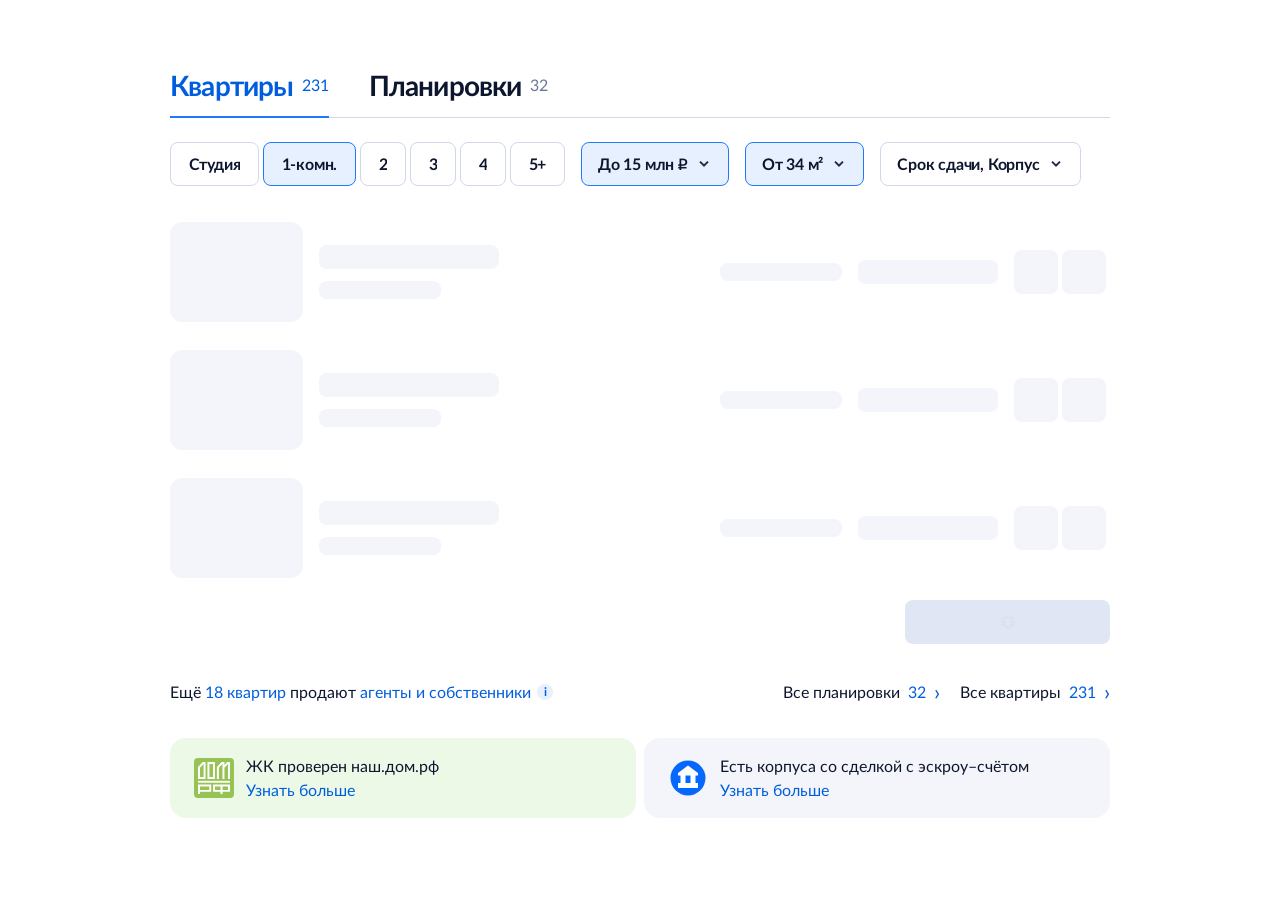
==== commit 18cc723b: "Hide image hover control in apartments demo" ====
--- a/apartments-a-loading/index.html
+++ b/apartments-a-loading/index.html
@@ -7,7 +7,7 @@
 <link rel="stylesheet" href="assets/kit/semanticPalette.css">
 <link rel="stylesheet" href="assets/kit/ds.css">
 <link rel="stylesheet" href="assets/badges.css">
-<link rel="stylesheet" href="styles.css">
+<link rel="stylesheet" href="styles.css?v=2">
 </head>
 <body>
 <main class="catalog" aria-label="Демка загрузки квартир и планировок">
@@ -31,6 +31,6 @@
 <script src="assets/kit/react-dom.production.min.js"></script>
 <script src="assets/kit/bundle.js"></script>
 <script src="filters-kit.js"></script>
-<script src="demo.js"></script>
+<script src="demo.js?v=2"></script>
 </body>
 </html>
--- a/apartments-a-loading/styles.css
+++ b/apartments-a-loading/styles.css
@@ -48,8 +48,6 @@
 .photo{position:relative;width:133px;height:100px;flex:none;overflow:hidden;border-radius:12px}
 .photo img{display:block;width:100%;height:100%;object-fit:cover}
 .photo::after{content:'';position:absolute;inset:0;background:rgba(0,0,0,.04);pointer-events:none}
-.expand{position:absolute;left:8px;bottom:8px;width:36px;height:36px;border-radius:8px;z-index:1;display:none;align-items:center;justify-content:center;background:var(--background-primary);color:var(--icon-main-default);pointer-events:none}
-.row:hover .expand{display:flex}
 .title{flex:1;min-width:0}
 .title strong,.price strong{font-size:18px;line-height:24px;letter-spacing:-.5px;white-space:nowrap}
 .badges{display:flex;padding-top:8px;align-items:center;isolation:isolate}
